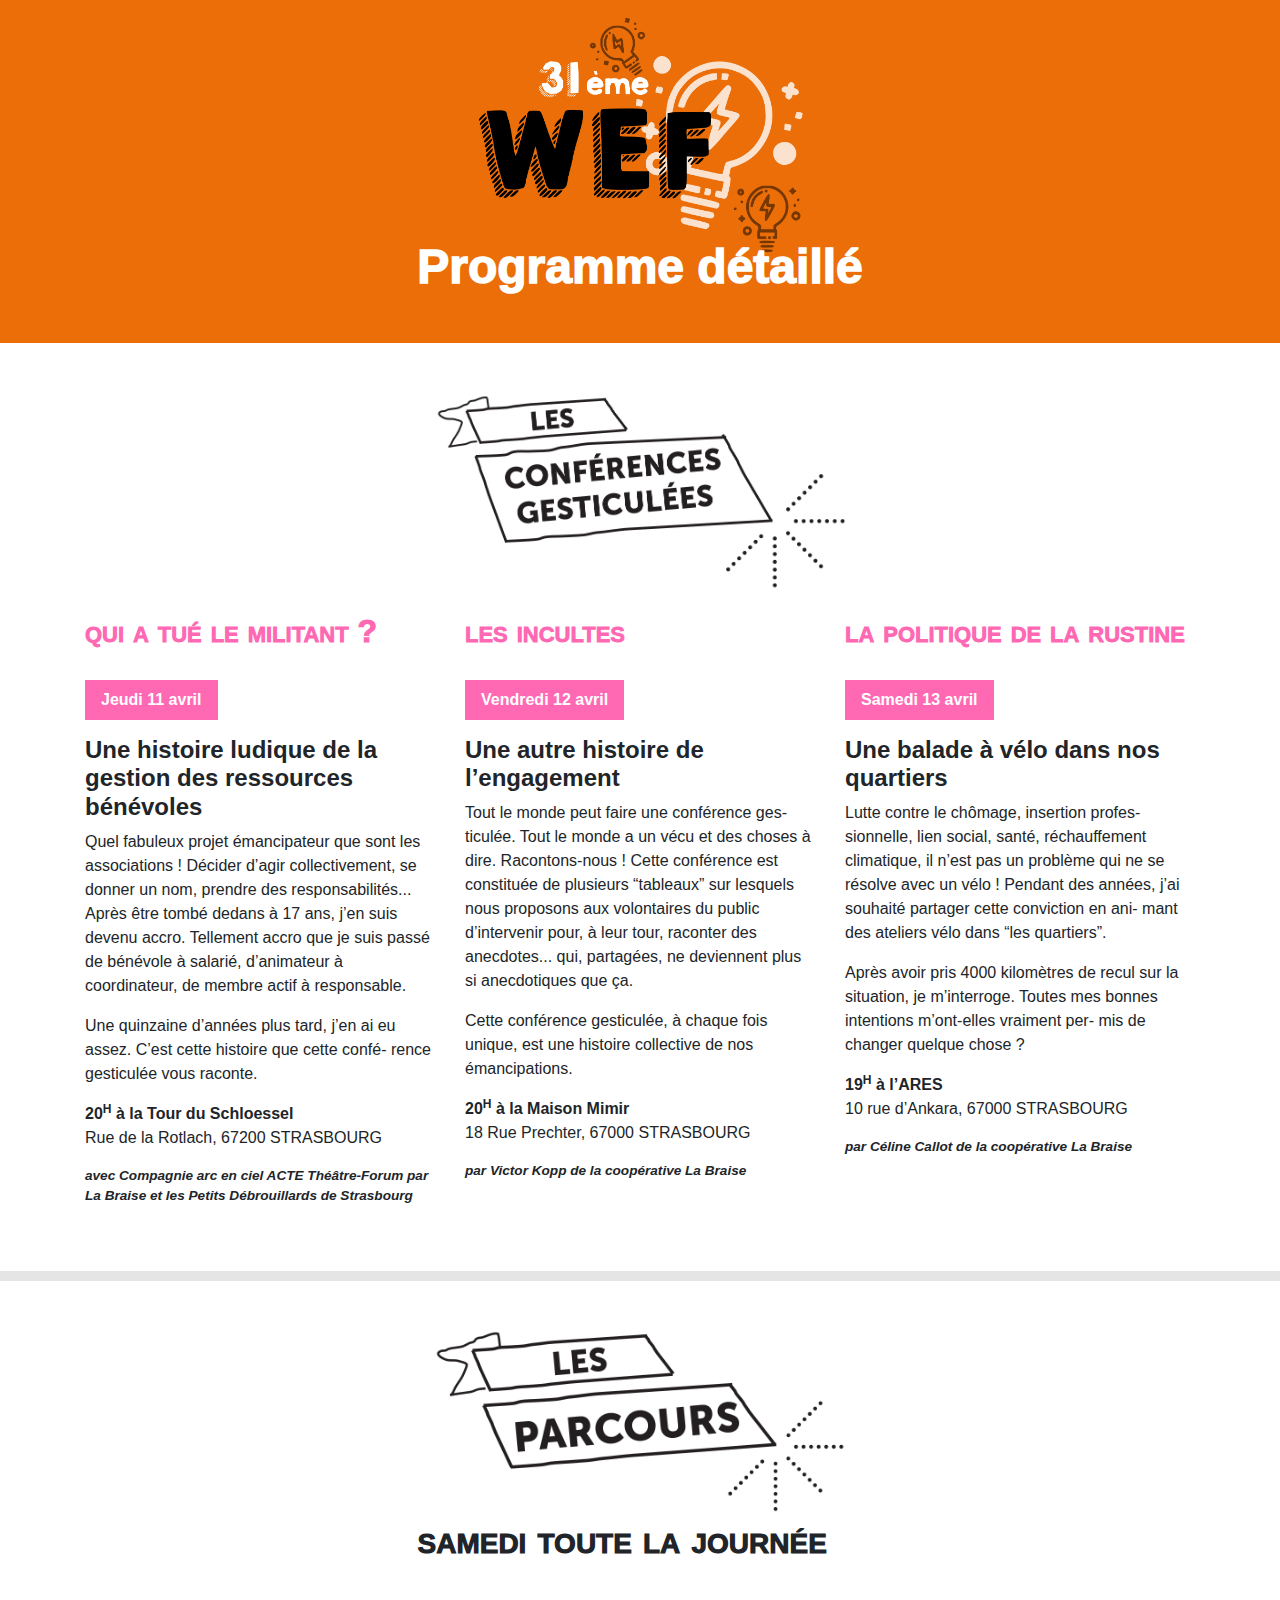
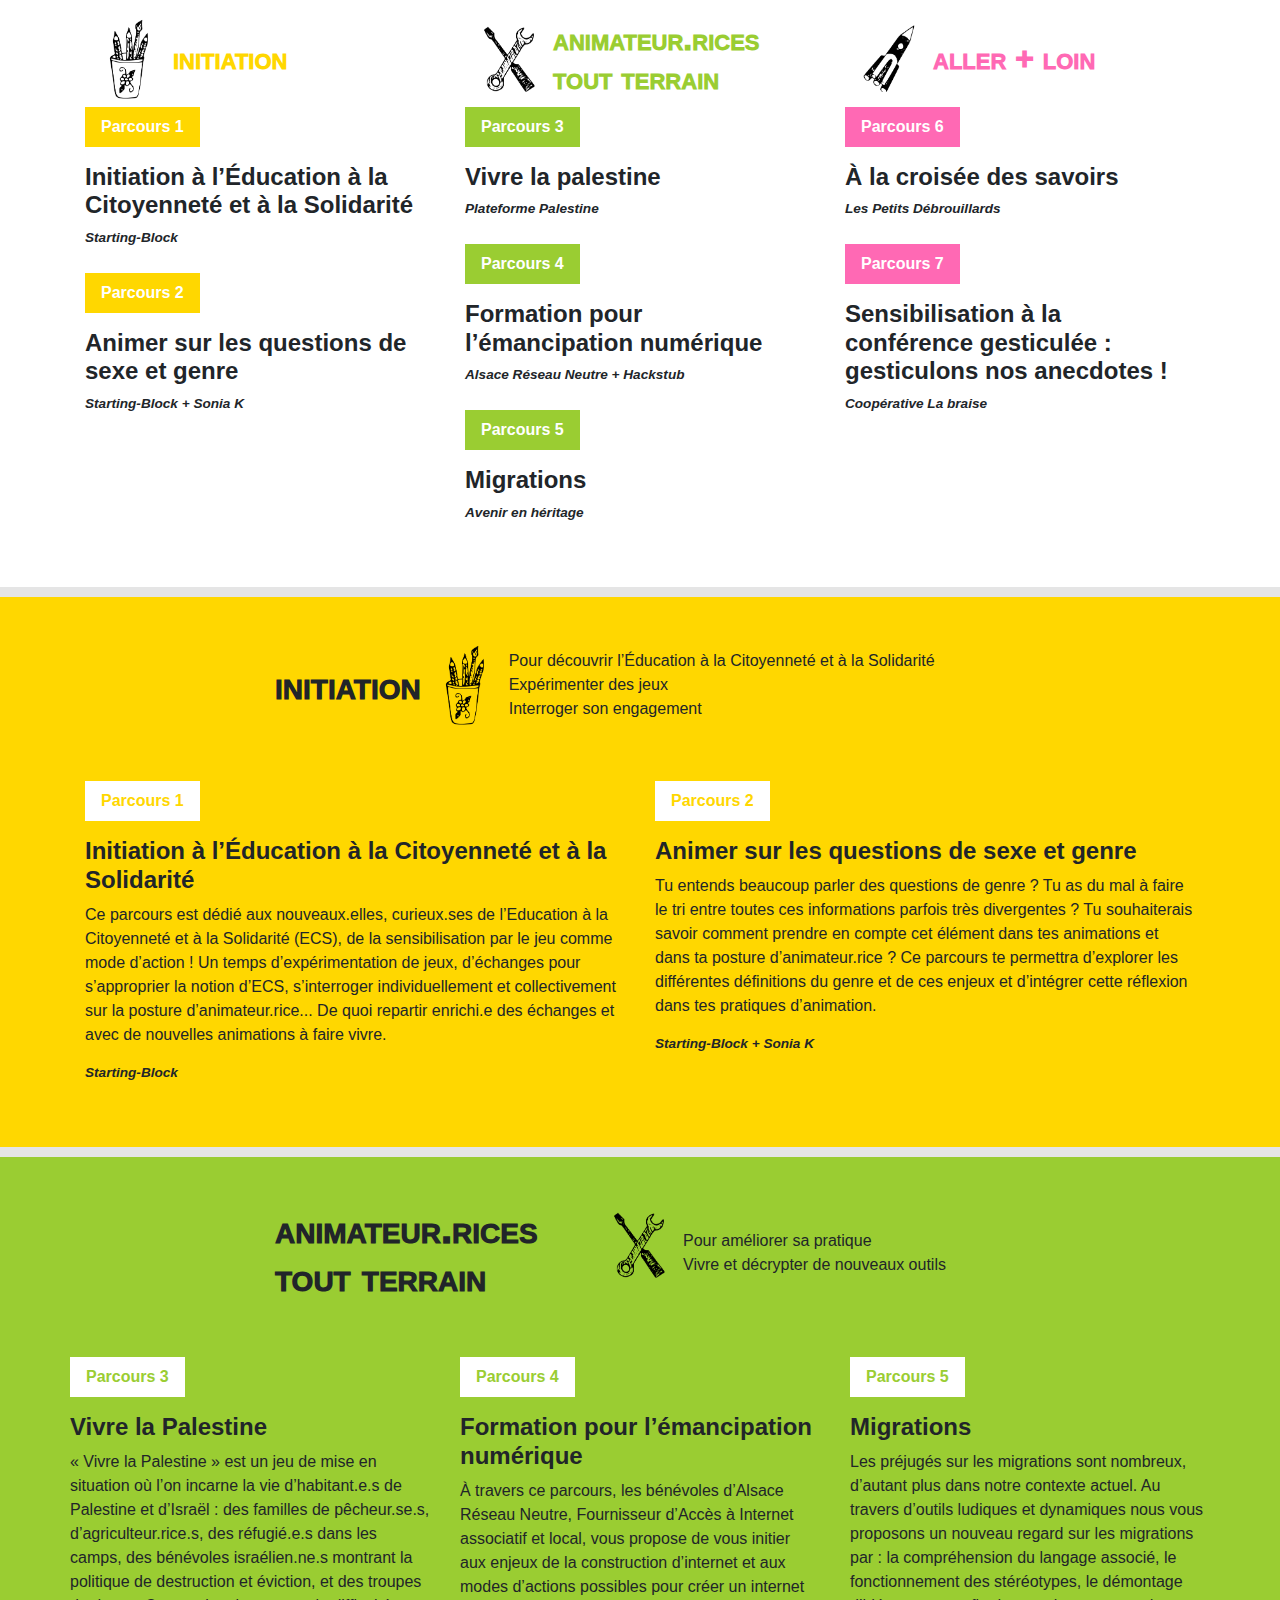
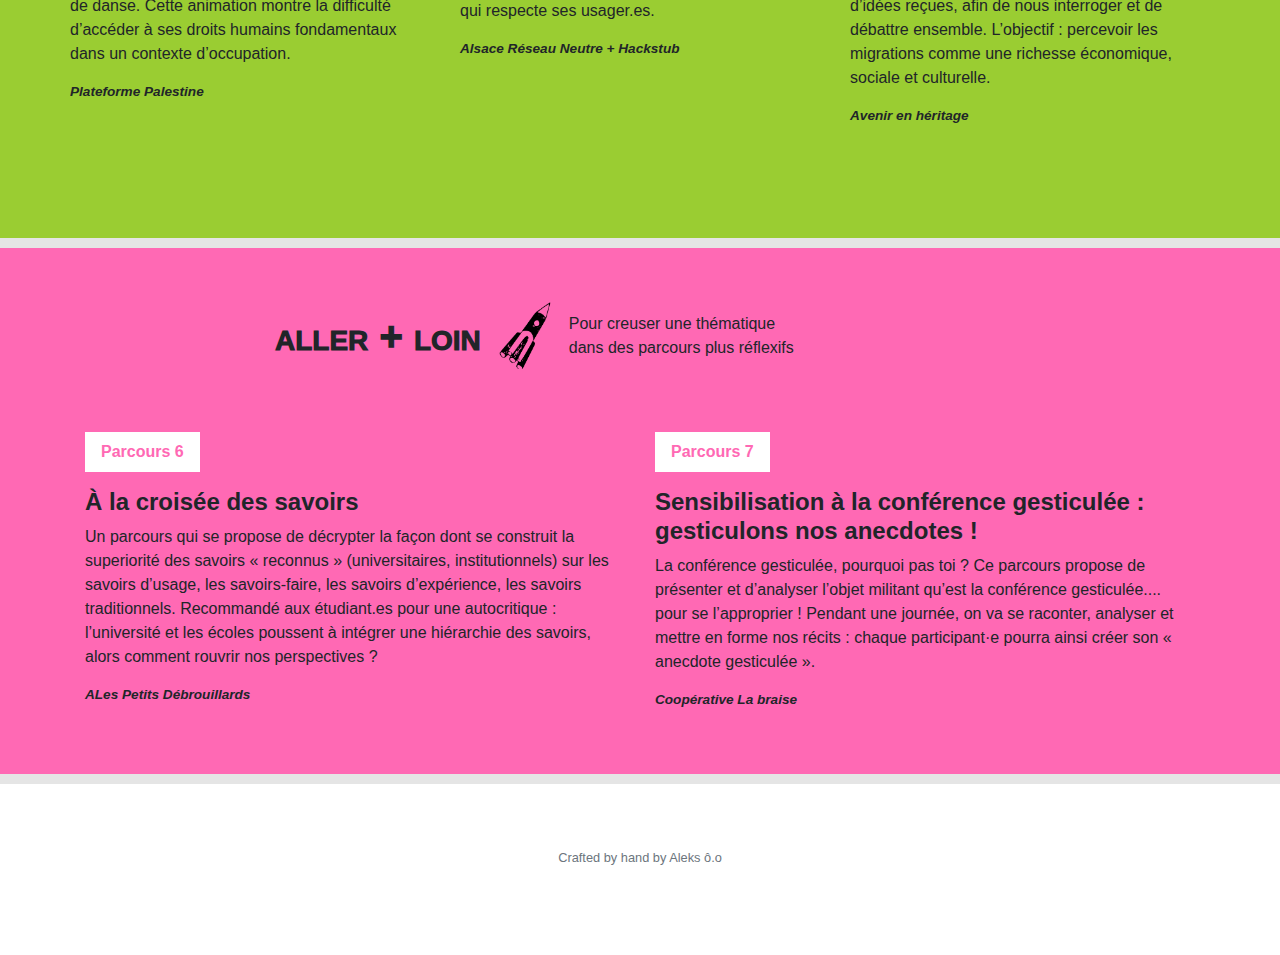
==== programme.html @ 2790b12c "First version of the program" ====
<!DOCTYPE html>
<html lang="en">

<head>

  <meta charset="utf-8">
  <meta name="viewport" content="width=device-width, initial-scale=1, shrink-to-fit=no">
  <meta name="description" content="">
  <meta name="author" content="">

  <title>LE WEF - Week-end d'échange et formations</title>

  <link href="assets/css/bootstrap.min.css" rel="stylesheet">
  <link href="assets/css/simple-line-icons.css" rel="stylesheet">
  <link href="assets/css/lato.css" rel="stylesheet" type="text/css">
  <link href="assets/css/leaflet.css" rel="stylesheet">
  <link href="assets/css/wef.css" rel="stylesheet">

</head>

<body>

  <!-- Masthead -->
  <header class="masthead text-white text-center">
    <div class="overlay"></div>
    <div class="container">
      <div class="row">
        <div class="col-xl-12 mx-auto">
            <img alt="Le 31ème WEF" class="col-xl-4" src="assets/img/logo2.png" />
            <h1 class="mb-0">Programme détaillé</h1>
        </div>
      </div>
    </div>
  </header>

  <section id="confs" class="bg-light pb-5 pt-5">
    <div class="container">
      <div class="row">
        <div class="col-xl-5 offset-xl-6 mx-auto">
            <img alt="Les conférences gesticulées" class="col-xl-12" src="assets/img/confgesticulees.png" />
        </div>
	  </div>

      <div class="row">
        <div class="col-xl-4">
            <div class="event-title-container"><span class="vertalign-helper"></span><h2 class="event-title pink">Qui a tué le militant ?</h2></div>
            <span class="event-box bg-pink white">Jeudi 11 avril</span>
            <h4 class="event-subtitle">Une histoire ludique de la gestion des ressources bénévoles</h4>
            <p class="event-description">
            Quel fabuleux projet émancipateur que
sont les associations ! Décider d’agir
collectivement, se donner un nom, prendre
des responsabilités... Après être tombé
dedans à 17 ans, j’en suis devenu accro.
Tellement accro que je suis passé de bénévole
à salarié, d’animateur à coordinateur, de
membre actif à responsable.
</p><p class="event-description">
Une quinzaine d’années plus tard, j’en ai eu
assez. C’est cette histoire que cette confé-
rence gesticulée vous raconte.
            </p>
            <p class="event-coordinates">20<sup>H</sup> à la Tour du Schloessel</p>
            <p class="event-address">Rue de la Rotlach, 67200 STRASBOURG</p>
            <p class="event-author">avec Compagnie arc en ciel ACTE Théâtre-Forum par
            La Braise et les Petits Débrouillards de Strasbourg</p>
		</div>
        <div class="col-xl-4">
            <div class="event-title-container"><h2 class="event-title pink"> Les incultes</h2></div>
            <span class="event-box bg-pink white">Vendredi 12 avril</span>
            <h4 class="event-subtitle">Une autre histoire de l’engagement</h4>
            <p class="event-description">
            Tout le monde peut faire une conférence ges-
ticulée. Tout le monde a un vécu et des choses
à dire. Racontons-nous ! Cette conférence
est constituée de plusieurs “tableaux” sur
lesquels nous proposons aux volontaires du
public d’intervenir pour, à leur tour, raconter
des anecdotes... qui, partagées, ne deviennent
plus si anecdotiques que ça.
</p><p class="event-description">
Cette conférence gesticulée, à chaque fois
unique, est une histoire collective de nos
émancipations.
            </p>
            <p class="event-coordinates">20<sup>H</sup> à la Maison Mimir</p>
            <p class="event-address">18 Rue Prechter, 67000 STRASBOURG</p>
            <p class="event-author">par Victor Kopp de la coopérative La Braise</p>
		</div>
        <div class="col-xl-4">
            <div class="event-title-container"><h2 class="event-title pink">La politique de la rustine</h2></div>
            <span class="event-box bg-pink white">Samedi 13 avril</span>
            <h4 class="event-subtitle">Une balade à vélo dans nos quartiers</h4>
            <p class="event-description">
Lutte contre le chômage, insertion profes-
sionnelle, lien social, santé, réchauffement
climatique, il n’est pas un problème qui ne se
résolve avec un vélo ! Pendant des années, j’ai
souhaité partager cette conviction en ani-
mant des ateliers vélo dans “les quartiers”.
</p><p class="event-description">
Après avoir pris 4000 kilomètres de recul
sur la situation, je m’interroge. Toutes mes
bonnes intentions m’ont-elles vraiment per-
mis de changer quelque chose ?
            </p>
            <p class="event-coordinates">19<sup>H</sup> à l’ARES</p>
            <p class="event-address">10 rue d’Ankara, 67000 STRASBOURG</p>
            <p class="event-author">par Céline Callot de la coopérative La Braise</p>
		</div>
	  </div>
    </div>
  </section>


  <hr>

  <section id="parcours" class="bg-light pb-5 pt-5">
    <div class="container">
      <div class="row mb-5">
        <div class="col-xl-5 offset-xl-6 mx-auto">
            <img alt="Les parcours" class="col-xl-12" src="assets/img/parcours.png" />
            <h1 class="caps">Samedi toute la journée</h1>
        </div>
	  </div>

      
      <div class="row">
        <div class="col-xl-4">
            <div class="event-title-container"><img class="event-title-img" src="assets/img/parcours1.png"><h2 class="event-title gold">Initiation</h2></div>

            <span class="event-box bg-gold white">Parcours 1</span>
            <h4 class="event-subtitle">Initiation à l’Éducation à la Citoyenneté et à la Solidarité</h4>
            <p class="event-author">Starting-Block</p>

            <span class="event-box bg-gold white">Parcours 2</span>
            <h4 class="event-subtitle">Animer sur les questions de sexe et genre</h4>
            <p class="event-author">Starting-Block + Sonia K</p>
        </div>

        <div class="col-xl-4">
            <div class="event-title-container"><img class="event-title-img" src="assets/img/parcours2.png"><h2 class="event-title green">Animateur.rices tout terrain</h2></div>
            
            <span class="event-box bg-green white">Parcours 3</span>
            <h4 class="event-subtitle">Vivre la palestine</h4>
            <p class="event-author">Plateforme Palestine</p>

            <span class="event-box bg-green white">Parcours 4</span>
            <h4 class="event-subtitle">Formation pour l’émancipation numérique</h4>
            <p class="event-author">Alsace Réseau Neutre + Hackstub</p>

            <span class="event-box bg-green white">Parcours 5</span>
            <h4 class="event-subtitle">Migrations</h4>
            <p class="event-author">Avenir en héritage</p>
        </div>

        <div class="col-xl-4">
            <div class="event-title-container"><img class="event-title-img" src="assets/img/parcours3.png"><h2 class="event-title pink">Aller + loin</h2></div>

            <span class="event-box bg-pink white">Parcours 6</span>
            <h4 class="event-subtitle">À la croisée des savoirs</h4>
            <p class="event-author">Les Petits Débrouillards</p>

            <span class="event-box bg-pink white">Parcours 7</span>
            <h4 class="event-subtitle">Sensibilisation à la conférence gesticulée : gesticulons nos anecdotes !</h4>
            <p class="event-author">Coopérative La braise</p>
        </div>
      </div>

    </div>
  </section>
  
  <hr>
 
  <section id="parcours-1" class="bg-gold pb-5 pt-5">
    <div class="container">
      
      <div class="row mb-5">
        <div class="col-xl-8 mx-auto">
            <div class="event-title-container">
                <h1 class="event-title">Initiation</h1>
                <img class="event-title-img" src="assets/img/parcours1.png">
                <p>
                Pour découvrir l’Éducation à la Citoyenneté et à la Solidarité<br>
                Expérimenter des jeux<br>
                Interroger son engagement
                </p>
            </div>
        </div>
	  </div>

      <div class="row">
        <div class="col-xl-6">
            <span class="event-box bg-white gold">Parcours 1</span>
            <h4 class="event-subtitle">Initiation à l’Éducation à la Citoyenneté et à la Solidarité</h4>
            <p class="event-description">
            Ce parcours est dédié aux nouveaux.elles, curieux.ses
de l’Education à la Citoyenneté et à la Solidarité (ECS),
de la sensibilisation par le jeu comme mode d’action !
Un temps d’expérimentation de jeux, d’échanges
pour s’approprier la notion d’ECS, s’interroger
individuellement et collectivement sur la posture
d’animateur.rice... De quoi repartir enrichi.e des
échanges et avec de nouvelles animations à faire vivre.
            </p>
            <p class="event-author">Starting-Block</p>
		</div>

        <div class="col-xl-6">
            <span class="event-box bg-white gold">Parcours 2</span>
            <h4 class="event-subtitle">Animer sur les questions de sexe et genre</h4>
            <p class="event-description">
            Tu entends beaucoup parler des questions de
genre ? Tu as du mal à faire le tri entre toutes ces
informations parfois très divergentes ?
Tu souhaiterais savoir comment prendre en
compte cet élément dans tes animations et dans ta
posture d’animateur.rice ? Ce parcours te permettra
d’explorer les différentes définitions du genre et
de ces enjeux et d’intégrer cette réflexion dans tes
pratiques d’animation.
            </p>
            <p class="event-author">Starting-Block + Sonia K</p>
		</div>
	  </div>

   
    </div>
  </section>
   
  <hr>
 
  <section id="parcours-2" class="bg-green pb-5 pt-5">
    <div class="container">
      
      <div class="row mb-5">
        <div class="col-xl-8 mx-auto mb-5">
            <div class="event-title-container">
            <div class="event-title-container">
                <h1 class="event-title" style="width: 8em">Animateur.rices tout terrain</h1>
                <img class="event-title-img" src="assets/img/parcours2.png">
                <p>
                Pour améliorer sa pratique<br>
                Vivre et décrypter de nouveaux outils
                </p>
            </div>
        </div>
	  </div>

      <div class="row">
        <div class="col-xl-4">
            <span class="event-box bg-white green">Parcours 3</span>
            <h4 class="event-subtitle">Vivre la Palestine</h4>
            <p class="event-description">
            « Vivre la Palestine » est un jeu de
mise en situation où l’on incarne
la vie d’habitant.e.s de Palestine et
d’Israël : des familles de pêcheur.se.s,
d’agriculteur.rice.s, des réfugié.e.s dans
les camps, des bénévoles israélien.ne.s
montrant la politique de destruction et
éviction, et des troupes de danse. Cette
animation montre la difficulté d’accéder
à ses droits humains fondamentaux dans
un contexte d’occupation.
            </p>
            <p class="event-author">Plateforme Palestine</p>
		</div>
        
        <div class="col-xl-4">
            <span class="event-box bg-white green">Parcours 4</span>
            <h4 class="event-subtitle">Formation pour l’émancipation numérique</h4> 
            <p class="event-description">
            À travers ce parcours, les bénévoles
d’Alsace Réseau Neutre, Fournisseur
d’Accès à Internet associatif et local,
vous propose de vous initier aux enjeux
de la construction d’internet et aux
modes d’actions possibles pour créer un
internet qui respecte ses usager.es.
            </p>
            <p class="event-author">Alsace Réseau Neutre + Hackstub</p>
		</div>

        <div class="col-xl-4">
            <span class="event-box bg-white green">Parcours 5</span>
            <h4 class="event-subtitle">Migrations</h4> 
            <p class="event-description">
Les préjugés sur les migrations sont
nombreux, d’autant plus dans notre
contexte actuel. Au travers d’outils
ludiques et dynamiques nous vous
proposons un nouveau regard sur les
migrations par : la compréhension du
langage associé, le fonctionnement
des stéréotypes, le démontage d’idées
reçues, afin de nous interroger et de
débattre ensemble. L’objectif : percevoir
les migrations comme une richesse
économique, sociale et culturelle.
            </p>
            <p class="event-author">Avenir en héritage</p>
		</div>
     </div> 

   
    </div>
  </section>
 
  <hr>
 
  <section id="parcours-3" class="bg-pink pb-5 pt-5">
    <div class="container">
      
      <div class="row mb-5">
        <div class="col-xl-8 mx-auto">
            <div class="event-title-container">
                <h1 class="event-title">Aller + loin</h1>
                <img class="event-title-img" src="assets/img/parcours3.png">
                <p>
                Pour creuser une thématique<br>
                dans des parcours plus réflexifs
                </p>
            </div>
        </div>
	  </div>

      <div class="row">
        <div class="col-xl-6">
            <span class="event-box bg-white pink">Parcours 6</span>
            <h4 class="event-subtitle">À la croisée des savoirs</h4>
            <p class="event-description">
Un parcours qui se propose de décrypter la
façon dont se construit la superiorité des savoirs
« reconnus » (universitaires, institutionnels)
sur les savoirs d’usage, les savoirs-faire, les
savoirs d’expérience, les savoirs traditionnels.
Recommandé aux étudiant.es pour une
autocritique : l’université et les écoles poussent à
intégrer une hiérarchie des savoirs, alors comment
rouvrir nos perspectives ?
            </p>
            <p class="event-author">ALes Petits Débrouillards</p>
		</div>

        <div class="col-xl-6">
            <span class="event-box bg-white pink">Parcours 7</span>
            <h4 class="event-subtitle">Sensibilisation à la conférence gesticulée : gesticulons nos anecdotes !</h4>
            <p class="event-description">
            La conférence gesticulée, pourquoi pas toi ?
Ce parcours propose de présenter et d’analyser
l’objet militant qu’est la conférence gesticulée....
pour se l’approprier ! Pendant une journée, on
va se raconter, analyser et mettre en forme nos
récits : chaque participant·e pourra ainsi créer son
« anecdote gesticulée ».
            </p>
            <p class="event-author">Coopérative La braise</p>
		</div>
      </div>

    </div>
  </section>


  <hr>


  <!-- Footer -->
  <footer class="footer bg-light">
    <div class="container">
      <div class="row">
        <div class="col-lg-12 h-100 text-center my-auto">
          <p class="text-muted small mb-4 mb-lg-0">Crafted by hand by Aleks ô.o</p>
        </div>
        <div class="col-lg-6 h-100 text-center text-lg-right my-auto">
          <ul class="list-inline mb-0">
            <li class="list-inline-item mr-3">
              <a href="#">
                <i class="fab fa-facebook fa-2x fa-fw"></i>
              </a>
            </li>
            <li class="list-inline-item mr-3">
              <a href="#">
                <i class="fab fa-twitter-square fa-2x fa-fw"></i>
              </a>
            </li>
            <li class="list-inline-item">
              <a href="#">
                <i class="fab fa-instagram fa-2x fa-fw"></i>
              </a>
            </li>
          </ul>
        </div>
      </div>
    </div>
  </footer>

  <!-- Bootstrap core JavaScript -->
  <script src="assets/js/jquery.min.js"></script>
  <script src="assets/js/bootstrap.bundle.min.js"></script>
  <script src="assets/js/leaflet.js"></script>
  <script>
	var mymap = L.map('map').setView([48.5785, 7.7641], 14);

	L.tileLayer('https://api.tiles.mapbox.com/v4/{id}/{z}/{x}/{y}.png?access_token=pk.eyJ1IjoibWFwYm94IiwiYSI6ImNpejY4NXVycTA2emYycXBndHRqcmZ3N3gifQ.rJcFIG214AriISLbB6B5aw', {
		maxZoom: 18,
		attribution: 'Map data &copy; <a href="https://www.openstreetmap.org/">OpenStreetMap</a> contributors, ' +
			'<a href="https://creativecommons.org/licenses/by-sa/2.0/">CC-BY-SA</a>, ' +
			'Imagery © <a href="https://www.mapbox.com/">Mapbox</a>',
		id: 'mapbox.streets'
	}).addTo(mymap);

	L.marker([48.58290, 7.75941]).addTo(mymap).bindPopup("<b>La Maison Mimir</b>",  {closeOnClick: false, autoClose: false} ).openPopup();
	L.marker([48.57400, 7.76387]).addTo(mymap).bindPopup("<b>Le Shadok</b>",  {closeOnClick: false, autoClose: false} ).openPopup();
	L.marker([48.57532, 7.77108]).addTo(mymap).bindPopup("<b>L'ARES</b>",  {closeOnClick: false, autoClose: false} ).openPopup();

	var popup = L.popup();

</script>

</body>

</html>
---- assets/css/simple-line-icons.css ----
@font-face {
  font-family: 'simple-line-icons';
  src: url('../fonts/Simple-Line-Icons.eot?v=2.4.0');
  src: url('../fonts/Simple-Line-Icons.eot?v=2.4.0#iefix') format('embedded-opentype'), url('../fonts/Simple-Line-Icons.woff2?v=2.4.0') format('woff2'), url('../fonts/Simple-Line-Icons.ttf?v=2.4.0') format('truetype'), url('../fonts/Simple-Line-Icons.woff?v=2.4.0') format('woff'), url('../fonts/Simple-Line-Icons.svg?v=2.4.0#simple-line-icons') format('svg');
  font-weight: normal;
  font-style: normal;
}
/*
 Use the following CSS code if you want to have a class per icon.
 Instead of a list of all class selectors, you can use the generic [class*="icon-"] selector, but it's slower:
*/
.icon-user,
.icon-people,
.icon-user-female,
.icon-user-follow,
.icon-user-following,
.icon-user-unfollow,
.icon-login,
.icon-logout,
.icon-emotsmile,
.icon-phone,
.icon-call-end,
.icon-call-in,
.icon-call-out,
.icon-map,
.icon-location-pin,
.icon-direction,
.icon-directions,
.icon-compass,
.icon-layers,
.icon-menu,
.icon-list,
.icon-options-vertical,
.icon-options,
.icon-arrow-down,
.icon-arrow-left,
.icon-arrow-right,
.icon-arrow-up,
.icon-arrow-up-circle,
.icon-arrow-left-circle,
.icon-arrow-right-circle,
.icon-arrow-down-circle,
.icon-check,
.icon-clock,
.icon-plus,
.icon-minus,
.icon-close,
.icon-event,
.icon-exclamation,
.icon-organization,
.icon-trophy,
.icon-screen-smartphone,
.icon-screen-desktop,
.icon-plane,
.icon-notebook,
.icon-mustache,
.icon-mouse,
.icon-magnet,
.icon-energy,
.icon-disc,
.icon-cursor,
.icon-cursor-move,
.icon-crop,
.icon-chemistry,
.icon-speedometer,
.icon-shield,
.icon-screen-tablet,
.icon-magic-wand,
.icon-hourglass,
.icon-graduation,
.icon-ghost,
.icon-game-controller,
.icon-fire,
.icon-eyeglass,
.icon-envelope-open,
.icon-envelope-letter,
.icon-bell,
.icon-badge,
.icon-anchor,
.icon-wallet,
.icon-vector,
.icon-speech,
.icon-puzzle,
.icon-printer,
.icon-present,
.icon-playlist,
.icon-pin,
.icon-picture,
.icon-handbag,
.icon-globe-alt,
.icon-globe,
.icon-folder-alt,
.icon-folder,
.icon-film,
.icon-feed,
.icon-drop,
.icon-drawer,
.icon-docs,
.icon-doc,
.icon-diamond,
.icon-cup,
.icon-calculator,
.icon-bubbles,
.icon-briefcase,
.icon-book-open,
.icon-basket-loaded,
.icon-basket,
.icon-bag,
.icon-action-undo,
.icon-action-redo,
.icon-wrench,
.icon-umbrella,
.icon-trash,
.icon-tag,
.icon-support,
.icon-frame,
.icon-size-fullscreen,
.icon-size-actual,
.icon-shuffle,
.icon-share-alt,
.icon-share,
.icon-rocket,
.icon-question,
.icon-pie-chart,
.icon-pencil,
.icon-note,
.icon-loop,
.icon-home,
.icon-grid,
.icon-graph,
.icon-microphone,
.icon-music-tone-alt,
.icon-music-tone,
.icon-earphones-alt,
.icon-earphones,
.icon-equalizer,
.icon-like,
.icon-dislike,
.icon-control-start,
.icon-control-rewind,
.icon-control-play,
.icon-control-pause,
.icon-control-forward,
.icon-control-end,
.icon-volume-1,
.icon-volume-2,
.icon-volume-off,
.icon-calendar,
.icon-bulb,
.icon-chart,
.icon-ban,
.icon-bubble,
.icon-camrecorder,
.icon-camera,
.icon-cloud-download,
.icon-cloud-upload,
.icon-envelope,
.icon-eye,
.icon-flag,
.icon-heart,
.icon-info,
.icon-key,
.icon-link,
.icon-lock,
.icon-lock-open,
.icon-magnifier,
.icon-magnifier-add,
.icon-magnifier-remove,
.icon-paper-clip,
.icon-paper-plane,
.icon-power,
.icon-refresh,
.icon-reload,
.icon-settings,
.icon-star,
.icon-symbol-female,
.icon-symbol-male,
.icon-target,
.icon-credit-card,
.icon-paypal,
.icon-social-tumblr,
.icon-social-twitter,
.icon-social-facebook,
.icon-social-instagram,
.icon-social-linkedin,
.icon-social-pinterest,
.icon-social-github,
.icon-social-google,
.icon-social-reddit,
.icon-social-skype,
.icon-social-dribbble,
.icon-social-behance,
.icon-social-foursqare,
.icon-social-soundcloud,
.icon-social-spotify,
.icon-social-stumbleupon,
.icon-social-youtube,
.icon-social-dropbox,
.icon-social-vkontakte,
.icon-social-steam {
  font-family: 'simple-line-icons';
  speak: none;
  font-style: normal;
  font-weight: normal;
  font-variant: normal;
  text-transform: none;
  line-height: 1;
  /* Better Font Rendering =========== */
  -webkit-font-smoothing: antialiased;
  -moz-osx-font-smoothing: grayscale;
}
.icon-user:before {
  content: "\e005";
}
.icon-people:before {
  content: "\e001";
}
.icon-user-female:before {
  content: "\e000";
}
.icon-user-follow:before {
  content: "\e002";
}
.icon-user-following:before {
  content: "\e003";
}
.icon-user-unfollow:before {
  content: "\e004";
}
.icon-login:before {
  content: "\e066";
}
.icon-logout:before {
  content: "\e065";
}
.icon-emotsmile:before {
  content: "\e021";
}
.icon-phone:before {
  content: "\e600";
}
.icon-call-end:before {
  content: "\e048";
}
.icon-call-in:before {
  content: "\e047";
}
.icon-call-out:before {
  content: "\e046";
}
.icon-map:before {
  content: "\e033";
}
.icon-location-pin:before {
  content: "\e096";
}
.icon-direction:before {
  content: "\e042";
}
.icon-directions:before {
  content: "\e041";
}
.icon-compass:before {
  content: "\e045";
}
.icon-layers:before {
  content: "\e034";
}
.icon-menu:before {
  content: "\e601";
}
.icon-list:before {
  content: "\e067";
}
.icon-options-vertical:before {
  content: "\e602";
}
.icon-options:before {
  content: "\e603";
}
.icon-arrow-down:before {
  content: "\e604";
}
.icon-arrow-left:before {
  content: "\e605";
}
.icon-arrow-right:before {
  content: "\e606";
}
.icon-arrow-up:before {
  content: "\e607";
}
.icon-arrow-up-circle:before {
  content: "\e078";
}
.icon-arrow-left-circle:before {
  content: "\e07a";
}
.icon-arrow-right-circle:before {
  content: "\e079";
}
.icon-arrow-down-circle:before {
  content: "\e07b";
}
.icon-check:before {
  content: "\e080";
}
.icon-clock:before {
  content: "\e081";
}
.icon-plus:before {
  content: "\e095";
}
.icon-minus:before {
  content: "\e615";
}
.icon-close:before {
  content: "\e082";
}
.icon-event:before {
  content: "\e619";
}
.icon-exclamation:before {
  content: "\e617";
}
.icon-organization:before {
  content: "\e616";
}
.icon-trophy:before {
  content: "\e006";
}
.icon-screen-smartphone:before {
  content: "\e010";
}
.icon-screen-desktop:before {
  content: "\e011";
}
.icon-plane:before {
  content: "\e012";
}
.icon-notebook:before {
  content: "\e013";
}
.icon-mustache:before {
  content: "\e014";
}
.icon-mouse:before {
  content: "\e015";
}
.icon-magnet:before {
  content: "\e016";
}
.icon-energy:before {
  content: "\e020";
}
.icon-disc:before {
  content: "\e022";
}
.icon-cursor:before {
  content: "\e06e";
}
.icon-cursor-move:before {
  content: "\e023";
}
.icon-crop:before {
  content: "\e024";
}
.icon-chemistry:before {
  content: "\e026";
}
.icon-speedometer:before {
  content: "\e007";
}
.icon-shield:before {
  content: "\e00e";
}
.icon-screen-tablet:before {
  content: "\e00f";
}
.icon-magic-wand:before {
  content: "\e017";
}
.icon-hourglass:before {
  content: "\e018";
}
.icon-graduation:before {
  content: "\e019";
}
.icon-ghost:before {
  content: "\e01a";
}
.icon-game-controller:before {
  content: "\e01b";
}
.icon-fire:before {
  content: "\e01c";
}
.icon-eyeglass:before {
  content: "\e01d";
}
.icon-envelope-open:before {
  content: "\e01e";
}
.icon-envelope-letter:before {
  content: "\e01f";
}
.icon-bell:before {
  content: "\e027";
}
.icon-badge:before {
  content: "\e028";
}
.icon-anchor:before {
  content: "\e029";
}
.icon-wallet:before {
  content: "\e02a";
}
.icon-vector:before {
  content: "\e02b";
}
.icon-speech:before {
  content: "\e02c";
}
.icon-puzzle:before {
  content: "\e02d";
}
.icon-printer:before {
  content: "\e02e";
}
.icon-present:before {
  content: "\e02f";
}
.icon-playlist:before {
  content: "\e030";
}
.icon-pin:before {
  content: "\e031";
}
.icon-picture:before {
  content: "\e032";
}
.icon-handbag:before {
  content: "\e035";
}
.icon-globe-alt:before {
  content: "\e036";
}
.icon-globe:before {
  content: "\e037";
}
.icon-folder-alt:before {
  content: "\e039";
}
.icon-folder:before {
  content: "\e089";
}
.icon-film:before {
  content: "\e03a";
}
.icon-feed:before {
  content: "\e03b";
}
.icon-drop:before {
  content: "\e03e";
}
.icon-drawer:before {
  content: "\e03f";
}
.icon-docs:before {
  content: "\e040";
}
.icon-doc:before {
  content: "\e085";
}
.icon-diamond:before {
  content: "\e043";
}
.icon-cup:before {
  content: "\e044";
}
.icon-calculator:before {
  content: "\e049";
}
.icon-bubbles:before {
  content: "\e04a";
}
.icon-briefcase:before {
  content: "\e04b";
}
.icon-book-open:before {
  content: "\e04c";
}
.icon-basket-loaded:before {
  content: "\e04d";
}
.icon-basket:before {
  content: "\e04e";
}
.icon-bag:before {
  content: "\e04f";
}
.icon-action-undo:before {
  content: "\e050";
}
.icon-action-redo:before {
  content: "\e051";
}
.icon-wrench:before {
  content: "\e052";
}
.icon-umbrella:before {
  content: "\e053";
}
.icon-trash:before {
  content: "\e054";
}
.icon-tag:before {
  content: "\e055";
}
.icon-support:before {
  content: "\e056";
}
.icon-frame:before {
  content: "\e038";
}
.icon-size-fullscreen:before {
  content: "\e057";
}
.icon-size-actual:before {
  content: "\e058";
}
.icon-shuffle:before {
  content: "\e059";
}
.icon-share-alt:before {
  content: "\e05a";
}
.icon-share:before {
  content: "\e05b";
}
.icon-rocket:before {
  content: "\e05c";
}
.icon-question:before {
  content: "\e05d";
}
.icon-pie-chart:before {
  content: "\e05e";
}
.icon-pencil:before {
  content: "\e05f";
}
.icon-note:before {
  content: "\e060";
}
.icon-loop:before {
  content: "\e064";
}
.icon-home:before {
  content: "\e069";
}
.icon-grid:before {
  content: "\e06a";
}
.icon-graph:before {
  content: "\e06b";
}
.icon-microphone:before {
  content: "\e063";
}
.icon-music-tone-alt:before {
  content: "\e061";
}
.icon-music-tone:before {
  content: "\e062";
}
.icon-earphones-alt:before {
  content: "\e03c";
}
.icon-earphones:before {
  content: "\e03d";
}
.icon-equalizer:before {
  content: "\e06c";
}
.icon-like:before {
  content: "\e068";
}
.icon-dislike:before {
  content: "\e06d";
}
.icon-control-start:before {
  content: "\e06f";
}
.icon-control-rewind:before {
  content: "\e070";
}
.icon-control-play:before {
  content: "\e071";
}
.icon-control-pause:before {
  content: "\e072";
}
.icon-control-forward:before {
  content: "\e073";
}
.icon-control-end:before {
  content: "\e074";
}
.icon-volume-1:before {
  content: "\e09f";
}
.icon-volume-2:before {
  content: "\e0a0";
}
.icon-volume-off:before {
  content: "\e0a1";
}
.icon-calendar:before {
  content: "\e075";
}
.icon-bulb:before {
  content: "\e076";
}
.icon-chart:before {
  content: "\e077";
}
.icon-ban:before {
  content: "\e07c";
}
.icon-bubble:before {
  content: "\e07d";
}
.icon-camrecorder:before {
  content: "\e07e";
}
.icon-camera:before {
  content: "\e07f";
}
.icon-cloud-download:before {
  content: "\e083";
}
.icon-cloud-upload:before {
  content: "\e084";
}
.icon-envelope:before {
  content: "\e086";
}
.icon-eye:before {
  content: "\e087";
}
.icon-flag:before {
  content: "\e088";
}
.icon-heart:before {
  content: "\e08a";
}
.icon-info:before {
  content: "\e08b";
}
.icon-key:before {
  content: "\e08c";
}
.icon-link:before {
  content: "\e08d";
}
.icon-lock:before {
  content: "\e08e";
}
.icon-lock-open:before {
  content: "\e08f";
}
.icon-magnifier:before {
  content: "\e090";
}
.icon-magnifier-add:before {
  content: "\e091";
}
.icon-magnifier-remove:before {
  content: "\e092";
}
.icon-paper-clip:before {
  content: "\e093";
}
.icon-paper-plane:before {
  content: "\e094";
}
.icon-power:before {
  content: "\e097";
}
.icon-refresh:before {
  content: "\e098";
}
.icon-reload:before {
  content: "\e099";
}
.icon-settings:before {
  content: "\e09a";
}
.icon-star:before {
  content: "\e09b";
}
.icon-symbol-female:before {
  content: "\e09c";
}
.icon-symbol-male:before {
  content: "\e09d";
}
.icon-target:before {
  content: "\e09e";
}
.icon-credit-card:before {
  content: "\e025";
}
.icon-paypal:before {
  content: "\e608";
}
.icon-social-tumblr:before {
  content: "\e00a";
}
.icon-social-twitter:before {
  content: "\e009";
}
.icon-social-facebook:before {
  content: "\e00b";
}
.icon-social-instagram:before {
  content: "\e609";
}
.icon-social-linkedin:before {
  content: "\e60a";
}
.icon-social-pinterest:before {
  content: "\e60b";
}
.icon-social-github:before {
  content: "\e60c";
}
.icon-social-google:before {
  content: "\e60d";
}
.icon-social-reddit:before {
  content: "\e60e";
}
.icon-social-skype:before {
  content: "\e60f";
}
.icon-social-dribbble:before {
  content: "\e00d";
}
.icon-social-behance:before {
  content: "\e610";
}
.icon-social-foursqare:before {
  content: "\e611";
}
.icon-social-soundcloud:before {
  content: "\e612";
}
.icon-social-spotify:before {
  content: "\e613";
}
.icon-social-stumbleupon:before {
  content: "\e614";
}
.icon-social-youtube:before {
  content: "\e008";
}
.icon-social-dropbox:before {
  content: "\e00c";
}
.icon-social-vkontakte:before {
  content: "\e618";
}
.icon-social-steam:before {
  content: "\e620";
}
---- assets/css/lato.css ----
/* Webfont: Lato-Black */@font-face {
    font-family: 'LatoWebBlack';
    src: url('../fonts/Lato-Black.eot'); /* IE9 Compat Modes */
    src: url('../fonts/Lato-Black.eot?#iefix') format('embedded-opentype'), /* IE6-IE8 */
         url('../fonts/Lato-Black.woff2') format('woff2'), /* Modern Browsers */
         url('../fonts/Lato-Black.woff') format('woff'), /* Modern Browsers */
         url('../fonts/Lato-Black.ttf') format('truetype');
    font-style: normal;
    font-weight: normal;
    text-rendering: optimizeLegibility;
}

/* Webfont: Lato-BlackItalic */@font-face {
    font-family: 'LatoWebBlack';
    src: url('../fonts/Lato-BlackItalic.eot'); /* IE9 Compat Modes */
    src: url('../fonts/Lato-BlackItalic.eot?#iefix') format('embedded-opentype'), /* IE6-IE8 */
         url('../fonts/Lato-BlackItalic.woff2') format('woff2'), /* Modern Browsers */
         url('../fonts/Lato-BlackItalic.woff') format('woff'), /* Modern Browsers */
         url('../fonts/Lato-BlackItalic.ttf') format('truetype');
    font-style: italic;
    font-weight: normal;
    text-rendering: optimizeLegibility;
}

/* Webfont: Lato-Bold */@font-face {
    font-family: 'LatoWebBold';
    src: url('../fonts/Lato-Bold.eot'); /* IE9 Compat Modes */
    src: url('../fonts/Lato-Bold.eot?#iefix') format('embedded-opentype'), /* IE6-IE8 */
         url('../fonts/Lato-Bold.woff2') format('woff2'), /* Modern Browsers */
         url('../fonts/Lato-Bold.woff') format('woff'), /* Modern Browsers */
         url('../fonts/Lato-Bold.ttf') format('truetype');
    font-style: normal;
    font-weight: normal;
    text-rendering: optimizeLegibility;
}

/* Webfont: Lato-BoldItalic */@font-face {
    font-family: 'LatoWebBold';
    src: url('../fonts/Lato-BoldItalic.eot'); /* IE9 Compat Modes */
    src: url('../fonts/Lato-BoldItalic.eot?#iefix') format('embedded-opentype'), /* IE6-IE8 */
         url('../fonts/Lato-BoldItalic.woff2') format('woff2'), /* Modern Browsers */
         url('../fonts/Lato-BoldItalic.woff') format('woff'), /* Modern Browsers */
         url('../fonts/Lato-BoldItalic.ttf') format('truetype');
    font-style: italic;
    font-weight: normal;
    text-rendering: optimizeLegibility;
}

/* Webfont: Lato-Hairline */@font-face {
    font-family: 'LatoWebHairline';
    src: url('../fonts/Lato-Hairline.eot'); /* IE9 Compat Modes */
    src: url('../fonts/Lato-Hairline.eot?#iefix') format('embedded-opentype'), /* IE6-IE8 */
         url('../fonts/Lato-Hairline.woff2') format('woff2'), /* Modern Browsers */
         url('../fonts/Lato-Hairline.woff') format('woff'), /* Modern Browsers */
         url('../fonts/Lato-Hairline.ttf') format('truetype');
    font-style: normal;
    font-weight: normal;
    text-rendering: optimizeLegibility;
}

/* Webfont: Lato-HairlineItalic */@font-face {
    font-family: 'LatoWebHairline';
    src: url('../fonts/Lato-HairlineItalic.eot'); /* IE9 Compat Modes */
    src: url('../fonts/Lato-HairlineItalic.eot?#iefix') format('embedded-opentype'), /* IE6-IE8 */
         url('../fonts/Lato-HairlineItalic.woff2') format('woff2'), /* Modern Browsers */
         url('../fonts/Lato-HairlineItalic.woff') format('woff'), /* Modern Browsers */
         url('../fonts/Lato-HairlineItalic.ttf') format('truetype');
    font-style: italic;
    font-weight: normal;
    text-rendering: optimizeLegibility;
}

/* Webfont: Lato-Heavy */@font-face {
    font-family: 'LatoWebHeavy';
    src: url('../fonts/Lato-Heavy.eot'); /* IE9 Compat Modes */
    src: url('../fonts/Lato-Heavy.eot?#iefix') format('embedded-opentype'), /* IE6-IE8 */
         url('../fonts/Lato-Heavy.woff2') format('woff2'), /* Modern Browsers */
         url('../fonts/Lato-Heavy.woff') format('woff'), /* Modern Browsers */
         url('../fonts/Lato-Heavy.ttf') format('truetype');
    font-style: normal;
    font-weight: normal;
    text-rendering: optimizeLegibility;
}

/* Webfont: Lato-HeavyItalic */@font-face {
    font-family: 'LatoWebHeavy';
    src: url('../fonts/Lato-HeavyItalic.eot'); /* IE9 Compat Modes */
    src: url('../fonts/Lato-HeavyItalic.eot?#iefix') format('embedded-opentype'), /* IE6-IE8 */
         url('../fonts/Lato-HeavyItalic.woff2') format('woff2'), /* Modern Browsers */
         url('../fonts/Lato-HeavyItalic.woff') format('woff'), /* Modern Browsers */
         url('../fonts/Lato-HeavyItalic.ttf') format('truetype');
    font-style: italic;
    font-weight: normal;
    text-rendering: optimizeLegibility;
}

/* Webfont: Lato-Italic */@font-face {
    font-family: 'LatoWeb';
    src: url('../fonts/Lato-Italic.eot'); /* IE9 Compat Modes */
    src: url('../fonts/Lato-Italic.eot?#iefix') format('embedded-opentype'), /* IE6-IE8 */
         url('../fonts/Lato-Italic.woff2') format('woff2'), /* Modern Browsers */
         url('../fonts/Lato-Italic.woff') format('woff'), /* Modern Browsers */
         url('../fonts/Lato-Italic.ttf') format('truetype');
    font-style: italic;
    font-weight: normal;
    text-rendering: optimizeLegibility;
}

/* Webfont: Lato-Light */@font-face {
    font-family: 'LatoWebLight';
    src: url('../fonts/Lato-Light.eot'); /* IE9 Compat Modes */
    src: url('../fonts/Lato-Light.eot?#iefix') format('embedded-opentype'), /* IE6-IE8 */
         url('../fonts/Lato-Light.woff2') format('woff2'), /* Modern Browsers */
         url('../fonts/Lato-Light.woff') format('woff'), /* Modern Browsers */
         url('../fonts/Lato-Light.ttf') format('truetype');
    font-style: normal;
    font-weight: normal;
    text-rendering: optimizeLegibility;
}

/* Webfont: Lato-LightItalic */@font-face {
    font-family: 'LatoWebLight';
    src: url('../fonts/Lato-LightItalic.eot'); /* IE9 Compat Modes */
    src: url('../fonts/Lato-LightItalic.eot?#iefix') format('embedded-opentype'), /* IE6-IE8 */
         url('../fonts/Lato-LightItalic.woff2') format('woff2'), /* Modern Browsers */
         url('../fonts/Lato-LightItalic.woff') format('woff'), /* Modern Browsers */
         url('../fonts/Lato-LightItalic.ttf') format('truetype');
    font-style: italic;
    font-weight: normal;
    text-rendering: optimizeLegibility;
}

/* Webfont: Lato-Medium */@font-face {
    font-family: 'LatoWebMedium';
    src: url('../fonts/Lato-Medium.eot'); /* IE9 Compat Modes */
    src: url('../fonts/Lato-Medium.eot?#iefix') format('embedded-opentype'), /* IE6-IE8 */
         url('../fonts/Lato-Medium.woff2') format('woff2'), /* Modern Browsers */
         url('../fonts/Lato-Medium.woff') format('woff'), /* Modern Browsers */
         url('../fonts/Lato-Medium.ttf') format('truetype');
    font-style: normal;
    font-weight: normal;
    text-rendering: optimizeLegibility;
}

/* Webfont: Lato-MediumItalic */@font-face {
    font-family: 'LatoWebMedium';
    src: url('../fonts/Lato-MediumItalic.eot'); /* IE9 Compat Modes */
    src: url('../fonts/Lato-MediumItalic.eot?#iefix') format('embedded-opentype'), /* IE6-IE8 */
         url('../fonts/Lato-MediumItalic.woff2') format('woff2'), /* Modern Browsers */
         url('../fonts/Lato-MediumItalic.woff') format('woff'), /* Modern Browsers */
         url('../fonts/Lato-MediumItalic.ttf') format('truetype');
    font-style: italic;
    font-weight: normal;
    text-rendering: optimizeLegibility;
}

/* Webfont: Lato-Regular */@font-face {
    font-family: 'LatoWeb';
    src: url('../fonts/Lato-Regular.eot'); /* IE9 Compat Modes */
    src: url('../fonts/Lato-Regular.eot?#iefix') format('embedded-opentype'), /* IE6-IE8 */
         url('../fonts/Lato-Regular.woff2') format('woff2'), /* Modern Browsers */
         url('../fonts/Lato-Regular.woff') format('woff'), /* Modern Browsers */
         url('../fonts/Lato-Regular.ttf') format('truetype');
    font-style: normal;
    font-weight: normal;
    text-rendering: optimizeLegibility;
}

/* Webfont: Lato-Semibold */@font-face {
    font-family: 'LatoWebSemibold';
    src: url('../fonts/Lato-Semibold.eot'); /* IE9 Compat Modes */
    src: url('../fonts/Lato-Semibold.eot?#iefix') format('embedded-opentype'), /* IE6-IE8 */
         url('../fonts/Lato-Semibold.woff2') format('woff2'), /* Modern Browsers */
         url('../fonts/Lato-Semibold.woff') format('woff'), /* Modern Browsers */
         url('../fonts/Lato-Semibold.ttf') format('truetype');
    font-style: normal;
    font-weight: normal;
    text-rendering: optimizeLegibility;
}

/* Webfont: Lato-SemiboldItalic */@font-face {
    font-family: 'LatoWebSemibold';
    src: url('../fonts/Lato-SemiboldItalic.eot'); /* IE9 Compat Modes */
    src: url('../fonts/Lato-SemiboldItalic.eot?#iefix') format('embedded-opentype'), /* IE6-IE8 */
         url('../fonts/Lato-SemiboldItalic.woff2') format('woff2'), /* Modern Browsers */
         url('../fonts/Lato-SemiboldItalic.woff') format('woff'), /* Modern Browsers */
         url('../fonts/Lato-SemiboldItalic.ttf') format('truetype');
    font-style: italic;
    font-weight: normal;
    text-rendering: optimizeLegibility;
}

/* Webfont: Lato-Thin */@font-face {
    font-family: 'LatoWebThin';
    src: url('../fonts/Lato-Thin.eot'); /* IE9 Compat Modes */
    src: url('../fonts/Lato-Thin.eot?#iefix') format('embedded-opentype'), /* IE6-IE8 */
         url('../fonts/Lato-Thin.woff2') format('woff2'), /* Modern Browsers */
         url('../fonts/Lato-Thin.woff') format('woff'), /* Modern Browsers */
         url('../fonts/Lato-Thin.ttf') format('truetype');
    font-style: normal;
    font-weight: normal;
    text-rendering: optimizeLegibility;
}

/* Webfont: Lato-ThinItalic */@font-face {
    font-family: 'LatoWebThin';
    src: url('../fonts/Lato-ThinItalic.eot'); /* IE9 Compat Modes */
    src: url('../fonts/Lato-ThinItalic.eot?#iefix') format('embedded-opentype'), /* IE6-IE8 */
         url('../fonts/Lato-ThinItalic.woff2') format('woff2'), /* Modern Browsers */
         url('../fonts/Lato-ThinItalic.woff') format('woff'), /* Modern Browsers */
         url('../fonts/Lato-ThinItalic.ttf') format('truetype');
    font-style: italic;
    font-weight: normal;
    text-rendering: optimizeLegibility;
}
---- assets/css/leaflet.css ----
/* required styles */

.leaflet-pane,
.leaflet-tile,
.leaflet-marker-icon,
.leaflet-marker-shadow,
.leaflet-tile-container,
.leaflet-pane > svg,
.leaflet-pane > canvas,
.leaflet-zoom-box,
.leaflet-image-layer,
.leaflet-layer {
	position: absolute;
	left: 0;
	top: 0;
	}
.leaflet-container {
	overflow: hidden;
	}
.leaflet-tile,
.leaflet-marker-icon,
.leaflet-marker-shadow {
	-webkit-user-select: none;
	   -moz-user-select: none;
	        user-select: none;
	  -webkit-user-drag: none;
	}
/* Safari renders non-retina tile on retina better with this, but Chrome is worse */
.leaflet-safari .leaflet-tile {
	image-rendering: -webkit-optimize-contrast;
	}
/* hack that prevents hw layers "stretching" when loading new tiles */
.leaflet-safari .leaflet-tile-container {
	width: 1600px;
	height: 1600px;
	-webkit-transform-origin: 0 0;
	}
.leaflet-marker-icon,
.leaflet-marker-shadow {
	display: block;
	}
/* .leaflet-container svg: reset svg max-width decleration shipped in Joomla! (joomla.org) 3.x */
/* .leaflet-container img: map is broken in FF if you have max-width: 100% on tiles */
.leaflet-container .leaflet-overlay-pane svg,
.leaflet-container .leaflet-marker-pane img,
.leaflet-container .leaflet-shadow-pane img,
.leaflet-container .leaflet-tile-pane img,
.leaflet-container img.leaflet-image-layer,
.leaflet-container .leaflet-tile {
	max-width: none !important;
	max-height: none !important;
	}

.leaflet-container.leaflet-touch-zoom {
	-ms-touch-action: pan-x pan-y;
	touch-action: pan-x pan-y;
	}
.leaflet-container.leaflet-touch-drag {
	-ms-touch-action: pinch-zoom;
	/* Fallback for FF which doesn't support pinch-zoom */
	touch-action: none;
	touch-action: pinch-zoom;
}
.leaflet-container.leaflet-touch-drag.leaflet-touch-zoom {
	-ms-touch-action: none;
	touch-action: none;
}
.leaflet-container {
	-webkit-tap-highlight-color: transparent;
}
.leaflet-container a {
	-webkit-tap-highlight-color: rgba(51, 181, 229, 0.4);
}
.leaflet-tile {
	filter: inherit;
	visibility: hidden;
	}
.leaflet-tile-loaded {
	visibility: inherit;
	}
.leaflet-zoom-box {
	width: 0;
	height: 0;
	-moz-box-sizing: border-box;
	     box-sizing: border-box;
	z-index: 800;
	}
/* workaround for https://bugzilla.mozilla.org/show_bug.cgi?id=888319 */
.leaflet-overlay-pane svg {
	-moz-user-select: none;
	}

.leaflet-pane         { z-index: 400; }

.leaflet-tile-pane    { z-index: 200; }
.leaflet-overlay-pane { z-index: 400; }
.leaflet-shadow-pane  { z-index: 500; }
.leaflet-marker-pane  { z-index: 600; }
.leaflet-tooltip-pane   { z-index: 650; }
.leaflet-popup-pane   { z-index: 700; }

.leaflet-map-pane canvas { z-index: 100; }
.leaflet-map-pane svg    { z-index: 200; }

.leaflet-vml-shape {
	width: 1px;
	height: 1px;
	}
.lvml {
	behavior: url(#default#VML);
	display: inline-block;
	position: absolute;
	}


/* control positioning */

.leaflet-control {
	position: relative;
	z-index: 800;
	pointer-events: visiblePainted; /* IE 9-10 doesn't have auto */
	pointer-events: auto;
	}
.leaflet-top,
.leaflet-bottom {
	position: absolute;
	z-index: 1000;
	pointer-events: none;
	}
.leaflet-top {
	top: 0;
	}
.leaflet-right {
	right: 0;
	}
.leaflet-bottom {
	bottom: 0;
	}
.leaflet-left {
	left: 0;
	}
.leaflet-control {
	float: left;
	clear: both;
	}
.leaflet-right .leaflet-control {
	float: right;
	}
.leaflet-top .leaflet-control {
	margin-top: 10px;
	}
.leaflet-bottom .leaflet-control {
	margin-bottom: 10px;
	}
.leaflet-left .leaflet-control {
	margin-left: 10px;
	}
.leaflet-right .leaflet-control {
	margin-right: 10px;
	}


/* zoom and fade animations */

.leaflet-fade-anim .leaflet-tile {
	will-change: opacity;
	}
.leaflet-fade-anim .leaflet-popup {
	opacity: 0;
	-webkit-transition: opacity 0.2s linear;
	   -moz-transition: opacity 0.2s linear;
	        transition: opacity 0.2s linear;
	}
.leaflet-fade-anim .leaflet-map-pane .leaflet-popup {
	opacity: 1;
	}
.leaflet-zoom-animated {
	-webkit-transform-origin: 0 0;
	    -ms-transform-origin: 0 0;
	        transform-origin: 0 0;
	}
.leaflet-zoom-anim .leaflet-zoom-animated {
	will-change: transform;
	}
.leaflet-zoom-anim .leaflet-zoom-animated {
	-webkit-transition: -webkit-transform 0.25s cubic-bezier(0,0,0.25,1);
	   -moz-transition:    -moz-transform 0.25s cubic-bezier(0,0,0.25,1);
	        transition:         transform 0.25s cubic-bezier(0,0,0.25,1);
	}
.leaflet-zoom-anim .leaflet-tile,
.leaflet-pan-anim .leaflet-tile {
	-webkit-transition: none;
	   -moz-transition: none;
	        transition: none;
	}

.leaflet-zoom-anim .leaflet-zoom-hide {
	visibility: hidden;
	}


/* cursors */

.leaflet-interactive {
	cursor: pointer;
	}
.leaflet-grab {
	cursor: -webkit-grab;
	cursor:    -moz-grab;
	cursor:         grab;
	}
.leaflet-crosshair,
.leaflet-crosshair .leaflet-interactive {
	cursor: crosshair;
	}
.leaflet-popup-pane,
.leaflet-control {
	cursor: auto;
	}
.leaflet-dragging .leaflet-grab,
.leaflet-dragging .leaflet-grab .leaflet-interactive,
.leaflet-dragging .leaflet-marker-draggable {
	cursor: move;
	cursor: -webkit-grabbing;
	cursor:    -moz-grabbing;
	cursor:         grabbing;
	}

/* marker & overlays interactivity */
.leaflet-marker-icon,
.leaflet-marker-shadow,
.leaflet-image-layer,
.leaflet-pane > svg path,
.leaflet-tile-container {
	pointer-events: none;
	}

.leaflet-marker-icon.leaflet-interactive,
.leaflet-image-layer.leaflet-interactive,
.leaflet-pane > svg path.leaflet-interactive {
	pointer-events: visiblePainted; /* IE 9-10 doesn't have auto */
	pointer-events: auto;
	}

/* visual tweaks */

.leaflet-container {
	background: #ddd;
	outline: 0;
	}
.leaflet-container a {
	color: #0078A8;
	}
.leaflet-container a.leaflet-active {
	outline: 2px solid orange;
	}
.leaflet-zoom-box {
	border: 2px dotted #38f;
	background: rgba(255,255,255,0.5);
	}


/* general typography */
.leaflet-container {
	font: 12px/1.5 "Helvetica Neue", Arial, Helvetica, sans-serif;
	}


/* general toolbar styles */

.leaflet-bar {
	box-shadow: 0 1px 5px rgba(0,0,0,0.65);
	border-radius: 4px;
	}
.leaflet-bar a,
.leaflet-bar a:hover {
	background-color: #fff;
	border-bottom: 1px solid #ccc;
	width: 26px;
	height: 26px;
	line-height: 26px;
	display: block;
	text-align: center;
	text-decoration: none;
	color: black;
	}
.leaflet-bar a,
.leaflet-control-layers-toggle {
	background-position: 50% 50%;
	background-repeat: no-repeat;
	display: block;
	}
.leaflet-bar a:hover {
	background-color: #f4f4f4;
	}
.leaflet-bar a:first-child {
	border-top-left-radius: 4px;
	border-top-right-radius: 4px;
	}
.leaflet-bar a:last-child {
	border-bottom-left-radius: 4px;
	border-bottom-right-radius: 4px;
	border-bottom: none;
	}
.leaflet-bar a.leaflet-disabled {
	cursor: default;
	background-color: #f4f4f4;
	color: #bbb;
	}

.leaflet-touch .leaflet-bar a {
	width: 30px;
	height: 30px;
	line-height: 30px;
	}
.leaflet-touch .leaflet-bar a:first-child {
	border-top-left-radius: 2px;
	border-top-right-radius: 2px;
	}
.leaflet-touch .leaflet-bar a:last-child {
	border-bottom-left-radius: 2px;
	border-bottom-right-radius: 2px;
	}

/* zoom control */

.leaflet-control-zoom-in,
.leaflet-control-zoom-out {
	font: bold 18px 'Lucida Console', Monaco, monospace;
	text-indent: 1px;
	}

.leaflet-touch .leaflet-control-zoom-in, .leaflet-touch .leaflet-control-zoom-out  {
	font-size: 22px;
	}


/* layers control */

.leaflet-control-layers {
	box-shadow: 0 1px 5px rgba(0,0,0,0.4);
	background: #fff;
	border-radius: 5px;
	}
.leaflet-control-layers-toggle {
	background-image: url(images/layers.png);
	width: 36px;
	height: 36px;
	}
.leaflet-retina .leaflet-control-layers-toggle {
	background-image: url(images/layers-2x.png);
	background-size: 26px 26px;
	}
.leaflet-touch .leaflet-control-layers-toggle {
	width: 44px;
	height: 44px;
	}
.leaflet-control-layers .leaflet-control-layers-list,
.leaflet-control-layers-expanded .leaflet-control-layers-toggle {
	display: none;
	}
.leaflet-control-layers-expanded .leaflet-control-layers-list {
	display: block;
	position: relative;
	}
.leaflet-control-layers-expanded {
	padding: 6px 10px 6px 6px;
	color: #333;
	background: #fff;
	}
.leaflet-control-layers-scrollbar {
	overflow-y: scroll;
	overflow-x: hidden;
	padding-right: 5px;
	}
.leaflet-control-layers-selector {
	margin-top: 2px;
	position: relative;
	top: 1px;
	}
.leaflet-control-layers label {
	display: block;
	}
.leaflet-control-layers-separator {
	height: 0;
	border-top: 1px solid #ddd;
	margin: 5px -10px 5px -6px;
	}

/* Default icon URLs */
.leaflet-default-icon-path {
	background-image: url(../img/marker-icon.png);
	}


/* attribution and scale controls */

.leaflet-container .leaflet-control-attribution {
	background: #fff;
	background: rgba(255, 255, 255, 0.7);
	margin: 0;
	}
.leaflet-control-attribution,
.leaflet-control-scale-line {
	padding: 0 5px;
	color: #333;
	}
.leaflet-control-attribution a {
	text-decoration: none;
	}
.leaflet-control-attribution a:hover {
	text-decoration: underline;
	}
.leaflet-container .leaflet-control-attribution,
.leaflet-container .leaflet-control-scale {
	font-size: 11px;
	}
.leaflet-left .leaflet-control-scale {
	margin-left: 5px;
	}
.leaflet-bottom .leaflet-control-scale {
	margin-bottom: 5px;
	}
.leaflet-control-scale-line {
	border: 2px solid #777;
	border-top: none;
	line-height: 1.1;
	padding: 2px 5px 1px;
	font-size: 11px;
	white-space: nowrap;
	overflow: hidden;
	-moz-box-sizing: border-box;
	     box-sizing: border-box;

	background: #fff;
	background: rgba(255, 255, 255, 0.5);
	}
.leaflet-control-scale-line:not(:first-child) {
	border-top: 2px solid #777;
	border-bottom: none;
	margin-top: -2px;
	}
.leaflet-control-scale-line:not(:first-child):not(:last-child) {
	border-bottom: 2px solid #777;
	}

.leaflet-touch .leaflet-control-attribution,
.leaflet-touch .leaflet-control-layers,
.leaflet-touch .leaflet-bar {
	box-shadow: none;
	}
.leaflet-touch .leaflet-control-layers,
.leaflet-touch .leaflet-bar {
	border: 2px solid rgba(0,0,0,0.2);
	background-clip: padding-box;
	}


/* popup */

.leaflet-popup {
	position: absolute;
	text-align: center;
	margin-bottom: 20px;
	}
.leaflet-popup-content-wrapper {
	padding: 1px;
	text-align: left;
	border-radius: 12px;
	}
.leaflet-popup-content {
	margin: 13px 19px;
	line-height: 1.4;
	}
.leaflet-popup-content p {
	margin: 18px 0;
	}
.leaflet-popup-tip-container {
	width: 40px;
	height: 20px;
	position: absolute;
	left: 50%;
	margin-left: -20px;
	overflow: hidden;
	pointer-events: none;
	}
.leaflet-popup-tip {
	width: 17px;
	height: 17px;
	padding: 1px;

	margin: -10px auto 0;

	-webkit-transform: rotate(45deg);
	   -moz-transform: rotate(45deg);
	    -ms-transform: rotate(45deg);
	        transform: rotate(45deg);
	}
.leaflet-popup-content-wrapper,
.leaflet-popup-tip {
	background: white;
	color: #333;
	box-shadow: 0 3px 14px rgba(0,0,0,0.4);
	}
.leaflet-container a.leaflet-popup-close-button {
	position: absolute;
	top: 0;
	right: 0;
	padding: 4px 4px 0 0;
	border: none;
	text-align: center;
	width: 18px;
	height: 14px;
	font: 16px/14px Tahoma, Verdana, sans-serif;
	color: #c3c3c3;
	text-decoration: none;
	font-weight: bold;
	background: transparent;
	}
.leaflet-container a.leaflet-popup-close-button:hover {
	color: #999;
	}
.leaflet-popup-scrolled {
	overflow: auto;
	border-bottom: 1px solid #ddd;
	border-top: 1px solid #ddd;
	}

.leaflet-oldie .leaflet-popup-content-wrapper {
	zoom: 1;
	}
.leaflet-oldie .leaflet-popup-tip {
	width: 24px;
	margin: 0 auto;

	-ms-filter: "progid:DXImageTransform.Microsoft.Matrix(M11=0.70710678, M12=0.70710678, M21=-0.70710678, M22=0.70710678)";
	filter: progid:DXImageTransform.Microsoft.Matrix(M11=0.70710678, M12=0.70710678, M21=-0.70710678, M22=0.70710678);
	}
.leaflet-oldie .leaflet-popup-tip-container {
	margin-top: -1px;
	}

.leaflet-oldie .leaflet-control-zoom,
.leaflet-oldie .leaflet-control-layers,
.leaflet-oldie .leaflet-popup-content-wrapper,
.leaflet-oldie .leaflet-popup-tip {
	border: 1px solid #999;
	}


/* div icon */

.leaflet-div-icon {
	background: #fff;
	border: 1px solid #666;
	}


/* Tooltip */
/* Base styles for the element that has a tooltip */
.leaflet-tooltip {
	position: absolute;
	padding: 6px;
	background-color: #fff;
	border: 1px solid #fff;
	border-radius: 3px;
	color: #222;
	white-space: nowrap;
	-webkit-user-select: none;
	-moz-user-select: none;
	-ms-user-select: none;
	user-select: none;
	pointer-events: none;
	box-shadow: 0 1px 3px rgba(0,0,0,0.4);
	}
.leaflet-tooltip.leaflet-clickable {
	cursor: pointer;
	pointer-events: auto;
	}
.leaflet-tooltip-top:before,
.leaflet-tooltip-bottom:before,
.leaflet-tooltip-left:before,
.leaflet-tooltip-right:before {
	position: absolute;
	pointer-events: none;
	border: 6px solid transparent;
	background: transparent;
	content: "";
	}

/* Directions */

.leaflet-tooltip-bottom {
	margin-top: 6px;
}
.leaflet-tooltip-top {
	margin-top: -6px;
}
.leaflet-tooltip-bottom:before,
.leaflet-tooltip-top:before {
	left: 50%;
	margin-left: -6px;
	}
.leaflet-tooltip-top:before {
	bottom: 0;
	margin-bottom: -12px;
	border-top-color: #fff;
	}
.leaflet-tooltip-bottom:before {
	top: 0;
	margin-top: -12px;
	margin-left: -6px;
	border-bottom-color: #fff;
	}
.leaflet-tooltip-left {
	margin-left: -6px;
}
.leaflet-tooltip-right {
	margin-left: 6px;
}
.leaflet-tooltip-left:before,
.leaflet-tooltip-right:before {
	top: 50%;
	margin-top: -6px;
	}
.leaflet-tooltip-left:before {
	right: 0;
	margin-right: -12px;
	border-left-color: #fff;
	}
.leaflet-tooltip-right:before {
	left: 0;
	margin-left: -12px;
	border-right-color: #fff;
	}
---- assets/css/wef.css ----
/*!
 * Start Bootstrap - Landing Page v5.0.4 (https://startbootstrap.com/template-overviews/landing-page)
 * Copyright 2013-2019 Start Bootstrap
 * Licensed under MIT (https://github.com/BlackrockDigital/startbootstrap-landing-page/blob/master/LICENSE)
 */

body {
  font-family: 'Lato', 'Helvetica Neue', Helvetica, Arial, sans-serif;
}

h1,
h2,
h3,
h4,
h5,
h6 {
  font-family: 'Lato', 'Helvetica Neue', Helvetica, Arial, sans-serif;
  font-weight: 700;
}

header.masthead {
  position: relative;
  background-color: #eb6e08;
  background-size: cover;
  padding-top: 3rem;
  padding-bottom: 5rem;
}

header.masthead .overlay {
  display: none;
  position: absolute;
  background-color: #212529;
  height: 100%;
  width: 100%;
  top: 0;
  left: 0;
  opacity: 1;
}

header.masthead h1 {
  font-size: 2rem;
}

header.masthead h2 {
  font-size: 2rem;
  color: #111;
}

h1, h2, h3 {
  font-weight: 1000;
}

.showcase .showcase-text {
  padding: 3rem;
}

.showcase .showcase-img {
  min-height: 30rem;
  background-size: cover;
}

@media (min-width: 768px) {
  .showcase .showcase-text {
    padding: 7rem;
  }
}

.gold {
   color: gold;
}

.cyan {
   color: darkturquoise;
}

.pink {
   color: hotpink;
}

.green {
   color: yellowgreen;
}

.white { 
    color: white;
}

.bg-pink {
    background-color: hotpink;
}

.bg-cyan {
    background-color: darkturquoise;
}

.bg-green { 
    background-color: yellowgreen;
}

.bg-gold { 
    background-color: gold;
}

.bg-white {
    background-color: white;
}

.features-icons .features-icons-item {
  max-width: 20rem;
}

.features-icons .features-icons-item .features-icons-icon {
  height: 7rem;
}

.features-icons .features-icons-item .features-icons-icon i {
  font-size: 4.5rem;
}

.features-icons .features-icons-item:hover .features-icons-icon i {
  font-size: 5rem;
}

footer.footer {
  padding-top: 4rem;
  padding-bottom: 4rem;
}

.schedule-descr {
 text-align: center;
}

.schedule-day {
   text-align: left;
}

.schedule-item {
  border-bottom: 1px solid gold;
}
.schedule-item:first-child {
  border-top: 1px solid gold;
}

.schedule-descr {
  margin-top: 0.5rem;
  margin-bottom: 0.5rem;
}

.schedule-item h4 {
 text-transform: lowercase;
 font-variant: small-caps;
 font-size: 1.8rem;
}

.schedule-item p, .schedule-item h4 {
 margin-top: 0;
 margin-bottom: 0;
}

.schedule-time {
   text-align: center;
   font-size: 2rem;
   display: flex;
   align-items: center;
   justify-content: center;
   margin-top: 0.5em;
}

.schedule-title {
  margin-bottom: 0;
  font-size: 1.2rem;
}

.schedule-speaker {
  font-style: italic;
}

.and-also h4 {
    display: inline-block;
}

.navbar {
    padding-top: 0;
    padding-bottom: 0;
}

.bg-light {
    background-color: #fff !important;
}
.bg-dark {
    background-color: #222 !important;
}



@media (min-width: 768px) {
  header.masthead h1 {
    font-size: 3rem;
    margin-top: -1rem; 
    z-index: 9000; 
    position:relative;
  }
  header.masthead h2 {
    font-size: 3rem;
  }
  header.masthead {
    padding-top: 1rem;
    padding-bottom: 3rem;
  } 
  .schedule-time {
    font-size: 1.3rem;
    text-align: right;
    justify-content: right;
    margin-top: 0;
  }
  .schedule-descr {
      text-align: left;
  }

}

.caps {
 text-transform: lowercase;
 font-variant: small-caps;
}
.event-title-container {
    height: 5em;
    display: table;
}
.event-title {
 text-transform: lowercase;
 font-variant: small-caps;
 display: table-cell;
 vertical-align: middle;
}

.event-title-container p {
 display: table-cell;
 vertical-align: middle;
}

/*
.vertalign-helper {
  height: 100%;
  display: inline-block;
  vertical-align: middle;
}*/

.event-title-img {
    height: 5em;
    float: left;
    margin-right:1rem;
    margin-left:1rem;
    display: table-cell;
    vertical-align: middle;
}

.event-box {
 padding: 0.5em;
 padding-left: 1em;
 padding-right: 1em;
 font-weight: bold;
 display: inline-block;
 margin-top: 0.5em;
 margin-bottom: 1em;
}
.event-coordinates { 
 font-weight: bold;
 margin-bottom: 0;
}
.event-author {
 font-weight: bold;
 font-style: italic;
 font-size: 0.85em;
}


hr {
  border:5px solid rgba(0,0,0,.1);
  margin: 0;
}
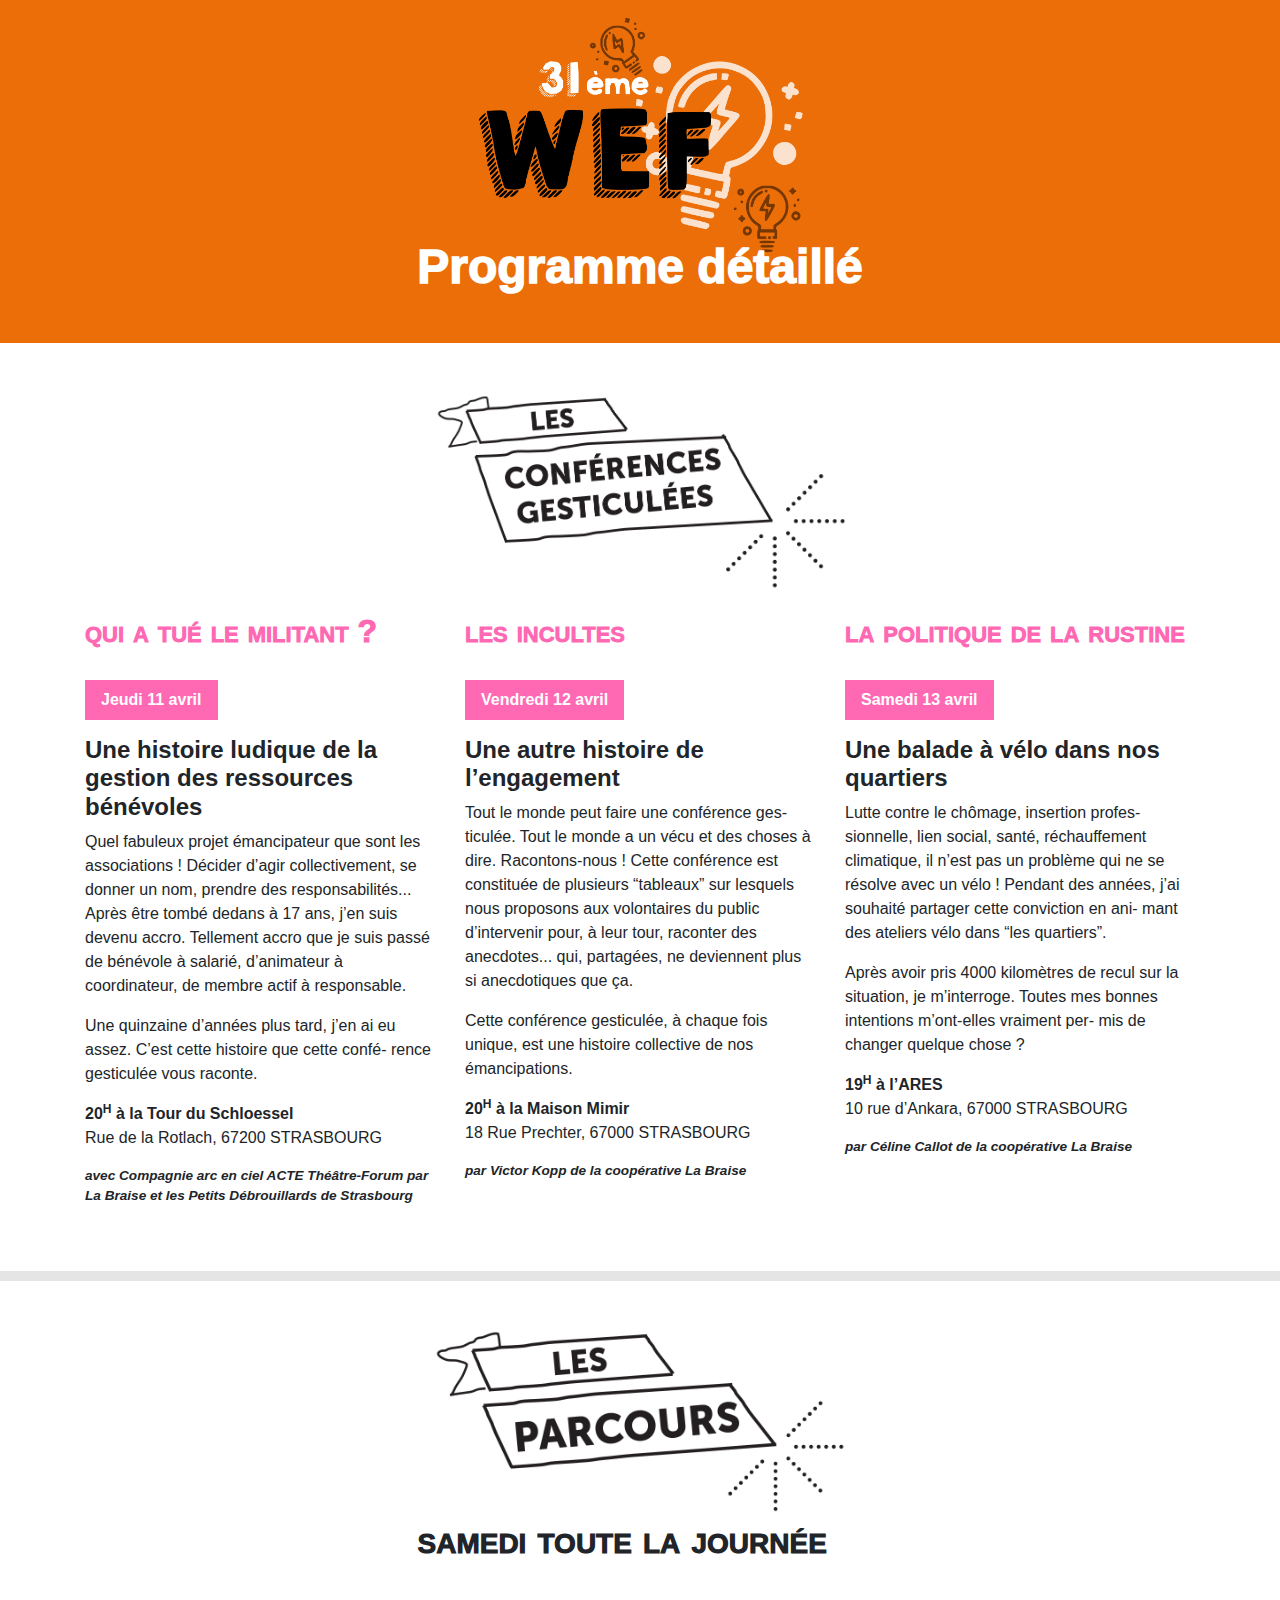
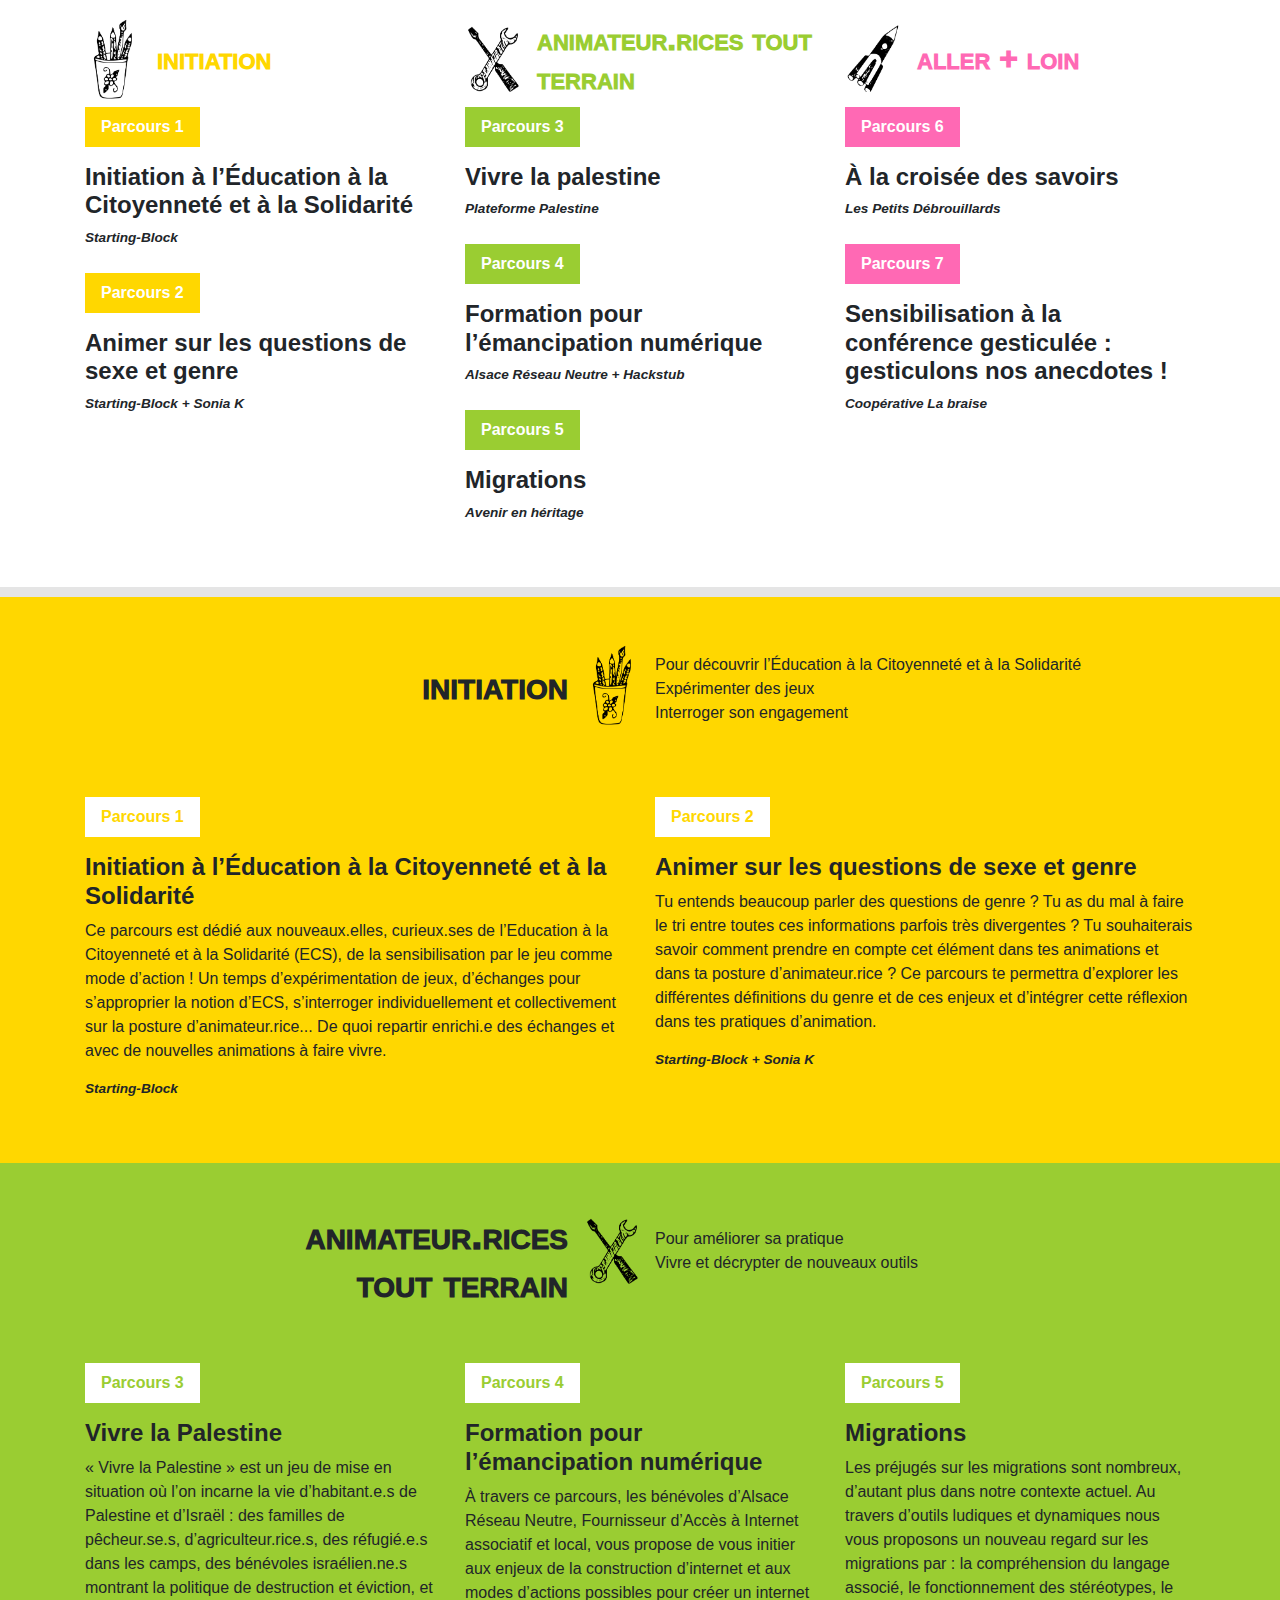
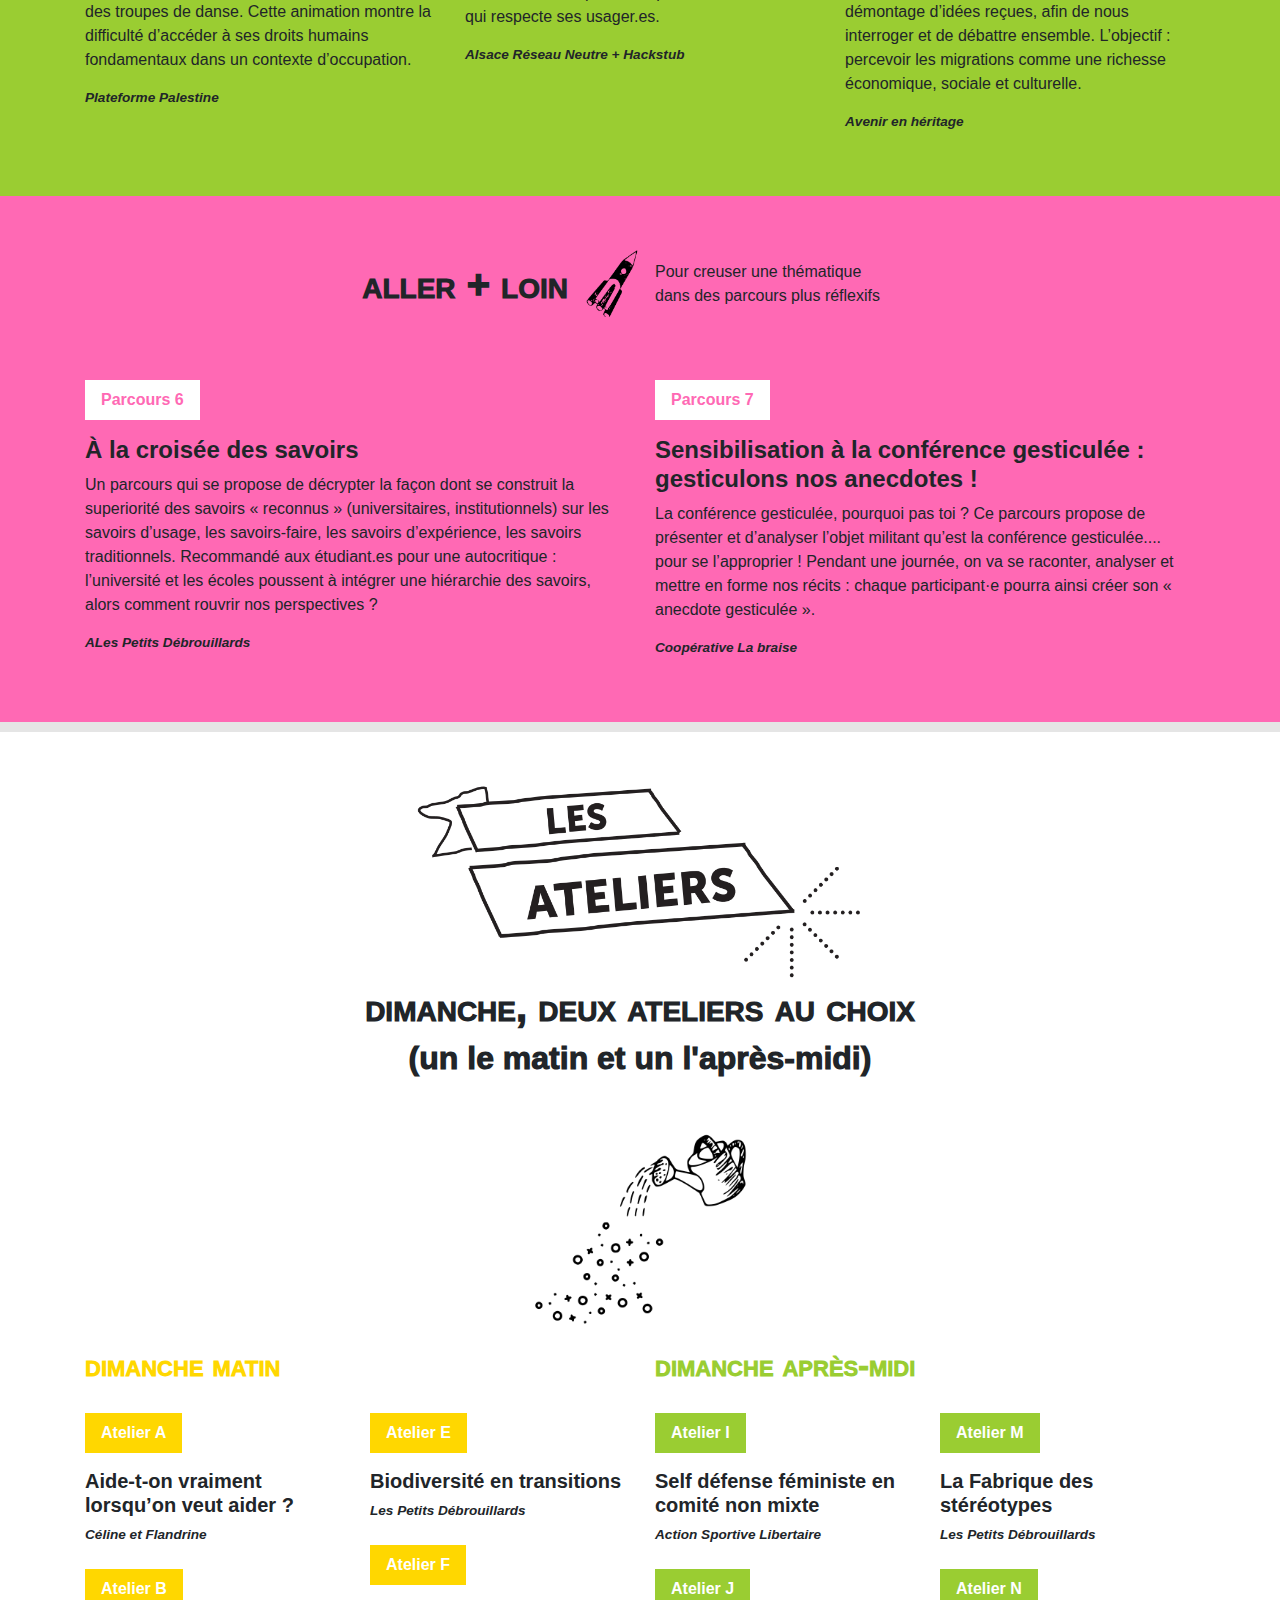
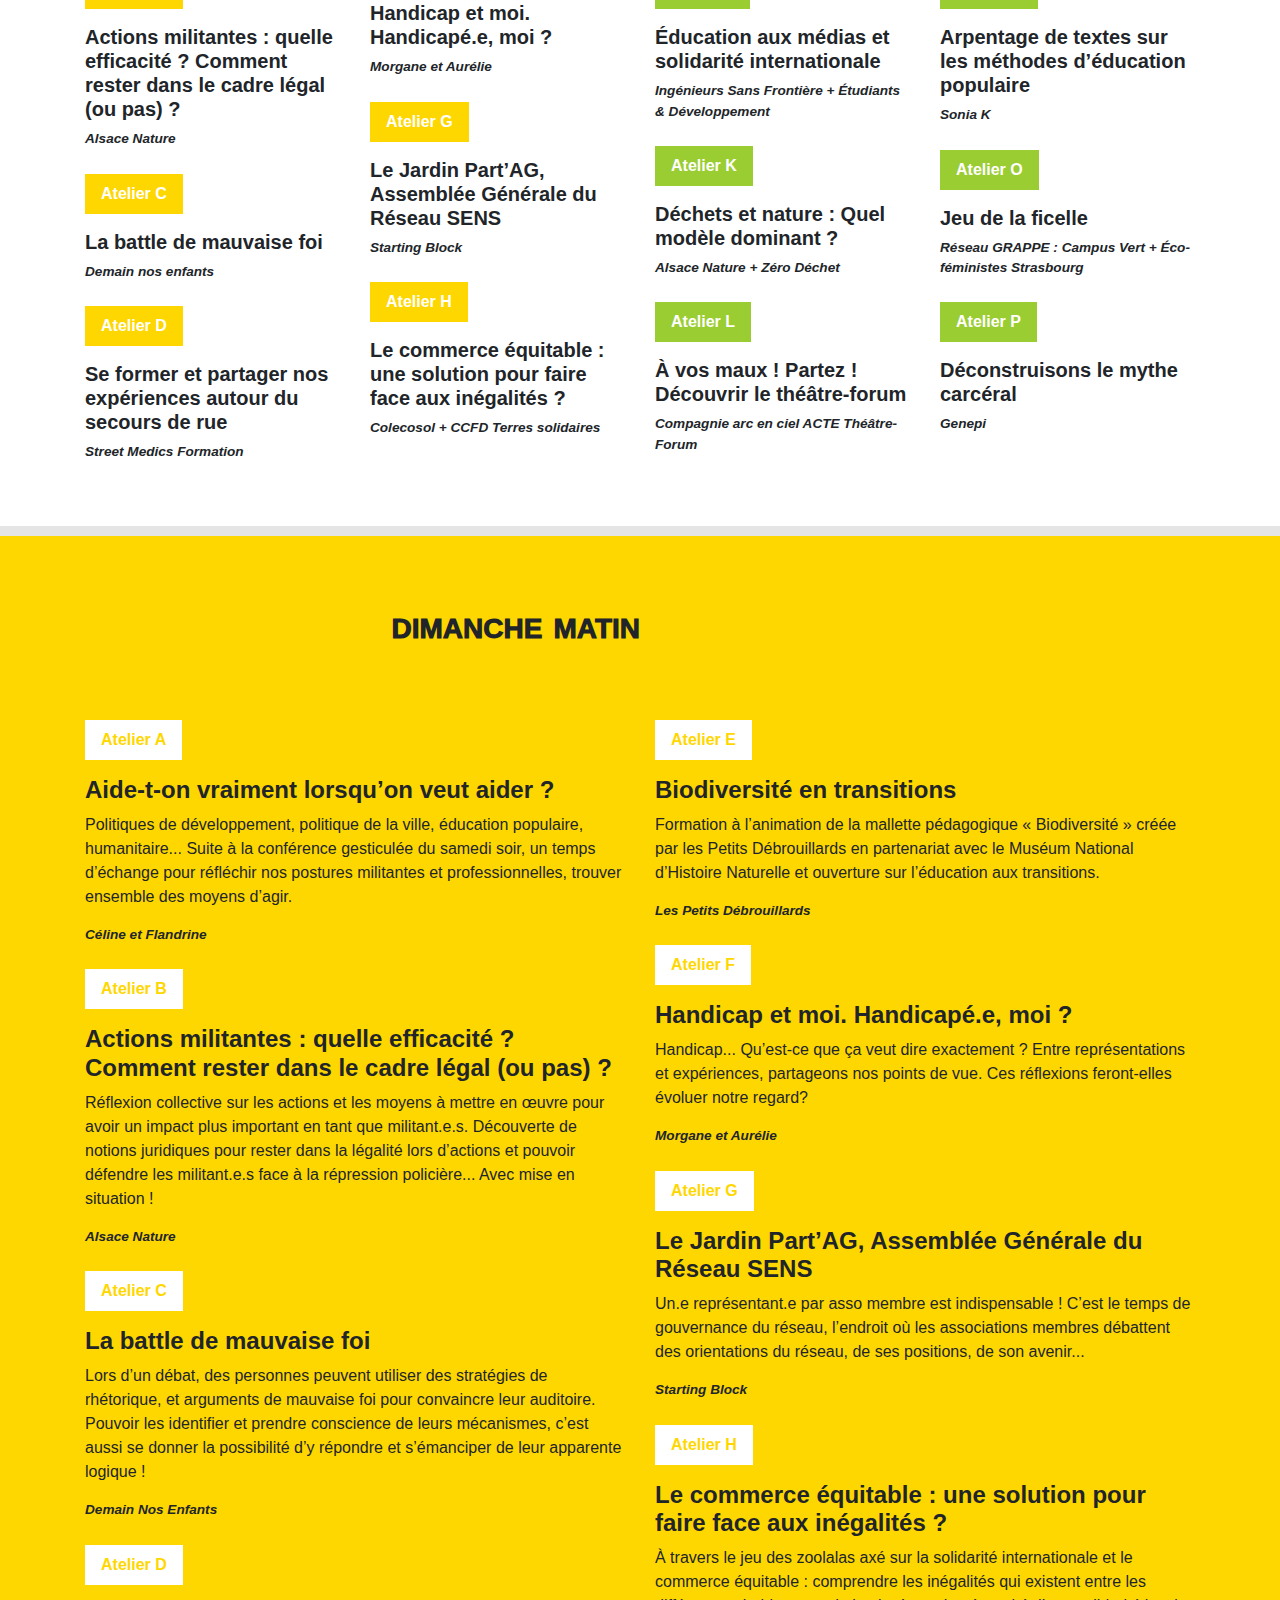
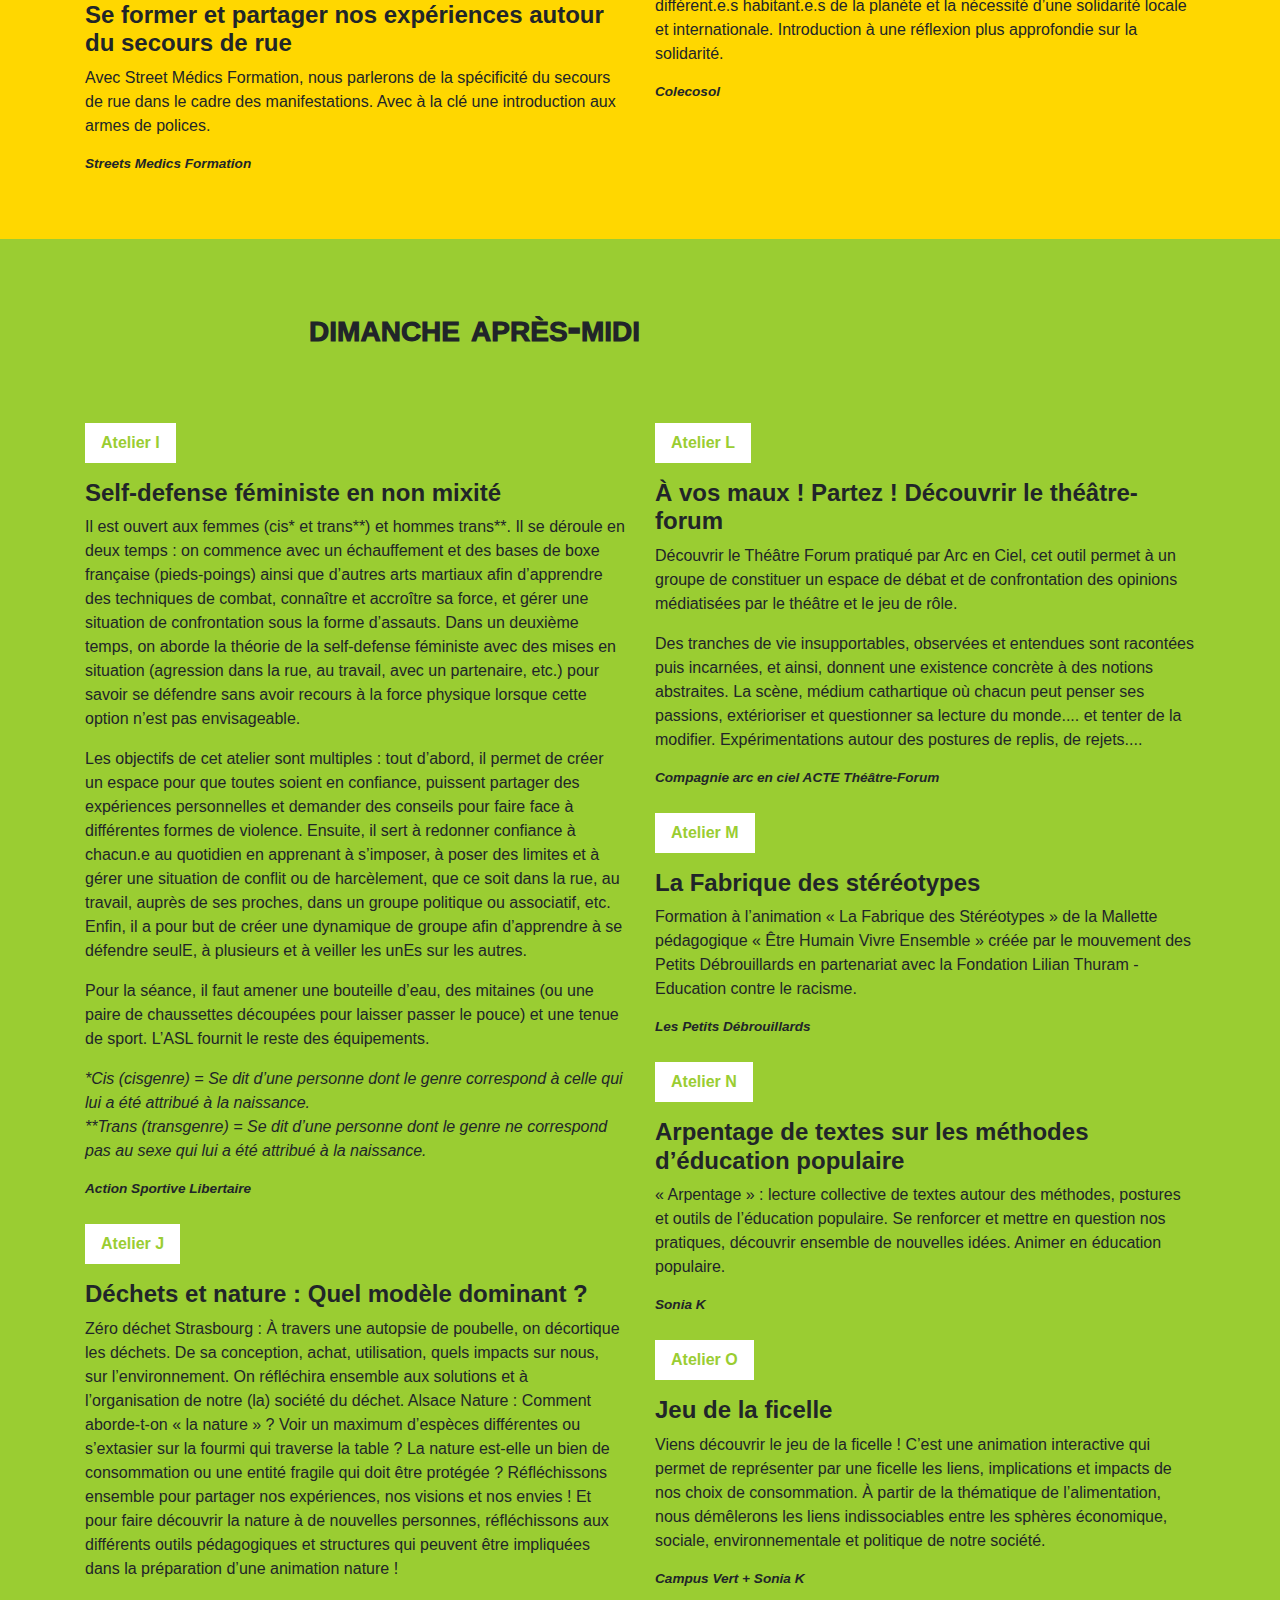
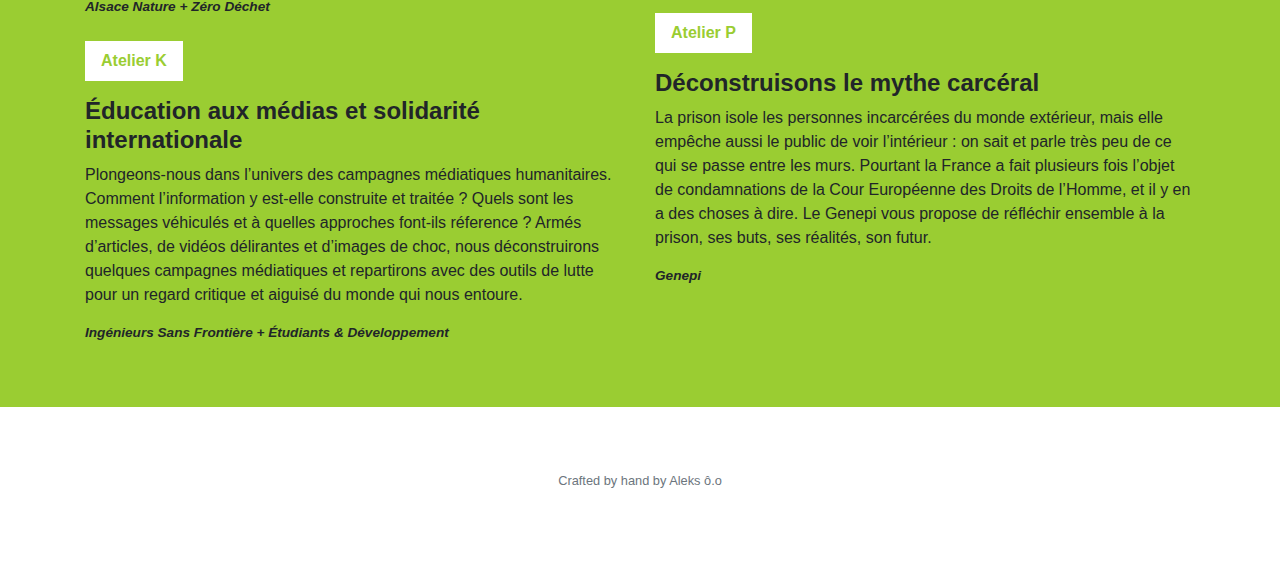
==== commit bfc41ffc: "Moar program" ====
--- a/programme.html
+++ b/programme.html
@@ -13,7 +13,6 @@
   <link href="assets/css/bootstrap.min.css" rel="stylesheet">
   <link href="assets/css/simple-line-icons.css" rel="stylesheet">
   <link href="assets/css/lato.css" rel="stylesheet" type="text/css">
-  <link href="assets/css/leaflet.css" rel="stylesheet">
   <link href="assets/css/wef.css" rel="stylesheet">
 
 </head>
@@ -175,18 +174,18 @@
   <section id="parcours-1" class="bg-gold pb-5 pt-5">
     <div class="container">
       
-      <div class="row mb-5">
-        <div class="col-xl-8 mx-auto">
-            <div class="event-title-container">
-                <h1 class="event-title">Initiation</h1>
+      <div class="row mb-5 mx-auto">
+          <div class="col-xl-6 event-title-container">
+                <h1 class="event-title ">Initiation</h1>
                 <img class="event-title-img" src="assets/img/parcours1.png">
+          </div>
+          <div class="col-xl-6 mt-2">
                 <p>
                 Pour découvrir l’Éducation à la Citoyenneté et à la Solidarité<br>
                 Expérimenter des jeux<br>
                 Interroger son engagement
                 </p>
-            </div>
-        </div>
+          </div>
 	  </div>
 
       <div class="row">
@@ -228,23 +227,20 @@
     </div>
   </section>
    
-  <hr>
- 
   <section id="parcours-2" class="bg-green pb-5 pt-5">
     <div class="container">
-      
-      <div class="row mb-5">
-        <div class="col-xl-8 mx-auto mb-5">
-            <div class="event-title-container">
-            <div class="event-title-container">
-                <h1 class="event-title" style="width: 8em">Animateur.rices tout terrain</h1>
+            
+      <div class="row mb-5 mx-auto">
+          <div class="col-xl-6 event-title-container">
+                <h1 class="event-title">Animateur.rices<br> tout terrain</h1>
                 <img class="event-title-img" src="assets/img/parcours2.png">
+          </div>
+          <div class="col-xl-6 mt-3">
                 <p>
                 Pour améliorer sa pratique<br>
                 Vivre et décrypter de nouveaux outils
                 </p>
-            </div>
-        </div>
+          </div>
 	  </div>
 
       <div class="row">
@@ -307,22 +303,20 @@
     </div>
   </section>
  
-  <hr>
- 
   <section id="parcours-3" class="bg-pink pb-5 pt-5">
     <div class="container">
       
-      <div class="row mb-5">
-        <div class="col-xl-8 mx-auto">
-            <div class="event-title-container">
+      <div class="row mb-5 mx-auto">
+          <div class="col-xl-6 event-title-container">
                 <h1 class="event-title">Aller + loin</h1>
                 <img class="event-title-img" src="assets/img/parcours3.png">
+          </div>
+          <div class="col-xl-6 mt-3">
                 <p>
                 Pour creuser une thématique<br>
                 dans des parcours plus réflexifs
                 </p>
-            </div>
-        </div>
+          </div>
 	  </div>
 
       <div class="row">
@@ -364,6 +358,401 @@
 
 
   <hr>
+
+  <section id="ateliers" class="bg-light pb-5 pt-5">
+    <div class="container">
+      <div class="row mb-5">
+        <div class="col-xl-8 offset-xl-2 text-center mx-auto">
+            <img alt="Les ateliers" class="col-xl-8" src="assets/img/ateliers.png" />
+            <h1 class="caps">Dimanche, deux ateliers au choix</h1>
+            <h2>(un le matin et un l'après-midi)</h2>
+        </div>
+	  </div>
+
+      <div class="row text-center">
+          <div class="col-xl-8 mx-auto">
+            <img alt="Un arrosoir" class="col-xl-4" src="assets/img/ateliers_illu.png" />
+          </div>
+      </div>
+
+ 
+      <div class="row">
+        <div class="col-xl-6">
+            <div class="event-title-container"><h2 class="event-title gold">Dimanche matin</h2></div>
+
+            <div class="row">
+            <div class="col-xl-6">
+
+            <span class="event-box bg-gold white">Atelier A</span>
+            <h5 class="event-subtitle">Aide-t-on vraiment
+lorsqu’on veut aider ?</h5>
+            <p class="event-author">Céline et Flandrine</p>
+
+            <span class="event-box bg-gold white">Atelier B</span>
+            <h5 class="event-subtitle">Actions militantes : quelle
+efficacité ? Comment rester
+dans le cadre légal (ou pas) ?</h5>
+            <p class="event-author">Alsace Nature</p>
+
+            <span class="event-box bg-gold white">Atelier C</span>
+            <h5 class="event-subtitle">La battle de mauvaise foi</h5>
+            <p class="event-author">Demain nos enfants</p>
+
+            <span class="event-box bg-gold white">Atelier D</span>
+            <h5 class="event-subtitle">Se former et partager nos
+expériences autour du
+secours de rue</h5>
+            <p class="event-author">Street Medics Formation</p>
+            
+            </div>
+            <div class="col-xl-6">
+
+            <span class="event-box bg-gold white">Atelier E</span>
+            <h5 class="event-subtitle">Biodiversité en transitions</h5>
+            <p class="event-author">Les Petits Débrouillards</p>
+
+            <span class="event-box bg-gold white">Atelier F</span>
+            <h5 class="event-subtitle">Handicap et moi.
+Handicapé.e, moi ?</h5>
+            <p class="event-author">Morgane et Aurélie</p>
+
+            <span class="event-box bg-gold white">Atelier G</span>
+            <h5 class="event-subtitle">Le Jardin Part’AG, Assemblée
+Générale du Réseau SENS</h5>
+            <p class="event-author">Starting Block</p>
+
+            <span class="event-box bg-gold white">Atelier H</span>
+            <h5 class="event-subtitle">Le commerce équitable :
+une solution pour faire face
+aux inégalités ?</h5>
+            <p class="event-author">Colecosol + CCFD Terres solidaires</p>
+
+            </div>
+            </div>
+
+        </div>
+
+
+        <div class="col-xl-6">
+            <div class="event-title-container"><h2 class="event-title green">Dimanche après-midi</h2></div>
+
+            <div class="row">
+            <div class="col-xl-6">
+
+            <span class="event-box bg-green white">Atelier I</span>
+            <h5 class="event-subtitle">Self défense féministe
+en comité non mixte</h5>
+            <p class="event-author">Action Sportive Libertaire</p>
+
+            <span class="event-box bg-green white">Atelier J</span>
+            <h5 class="event-subtitle">Éducation aux médias et
+solidarité internationale</h5>
+            <p class="event-author">Ingénieurs Sans Frontière
++ Étudiants & Développement</p>
+
+            <span class="event-box bg-green white">Atelier K</span>
+            <h5 class="event-subtitle">Déchets et nature :
+Quel modèle dominant ?</h5>
+            <p class="event-author">Alsace Nature + Zéro Déchet</p>
+
+            <span class="event-box bg-green white">Atelier L</span>
+            <h5 class="event-subtitle">À vos maux ! Partez !
+Découvrir le théâtre-forum</h5>
+            <p class="event-author">Compagnie arc en ciel ACTE
+Théâtre-Forum</p>
+
+            </div>
+            <div class="col-xl-6">
+
+            <span class="event-box bg-green white">Atelier M</span>
+            <h5 class="event-subtitle">La Fabrique des stéréotypes</h5>
+            <p class="event-author">Les Petits Débrouillards</p>
+
+            <span class="event-box bg-green white">Atelier N</span>
+            <h5 class="event-subtitle">Arpentage de textes sur les
+méthodes d’éducation populaire</h5>
+            <p class="event-author">Sonia K</p>
+
+            <span class="event-box bg-green white">Atelier O</span>
+            <h5 class="event-subtitle">Jeu de la ficelle</h5>
+            <p class="event-author">Réseau GRAPPE : Campus Vert +
+Éco-féministes Strasbourg</p>
+
+            <span class="event-box bg-green white">Atelier P</span>
+            <h5 class="event-subtitle">Déconstruisons le mythe carcéral</h5>
+            <p class="event-author">Genepi</p>
+
+            </div>
+            </div>
+
+        </div>
+
+
+    </div>
+  </section>
+ 
+  
+  <hr>
+ 
+  <section id="ateliers-matin" class="bg-gold pb-5 pt-5">
+    <div class="container">
+
+
+      <div class="row mb-5 mx-auto">
+          <div class="col-xl-6 event-title-container">
+                <h1 class="event-title">Dimanche matin</h1>
+          </div>
+	  </div>
+
+
+      <div class="row">
+
+        <div class="col-xl-6">
+            <span class="event-box bg-white gold">Atelier A</span>
+            <h4 class="event-subtitle"> Aide-t-on vraiment lorsqu’on veut aider ?</h4>
+            <p class="event-description">
+            Politiques de développement, politique de la ville, éducation
+populaire, humanitaire...
+Suite à la conférence gesticulée du samedi soir, un temps d’échange
+pour réfléchir nos postures militantes et professionnelles, trouver
+ensemble des moyens d’agir.
+            </p>
+            <p class="event-author">Céline et Flandrine</p>
+
+            <span class="event-box bg-white gold">Atelier B</span>
+            <h4 class="event-subtitle">Actions militantes : quelle efficacité ? Comment rester
+dans le cadre légal (ou pas) ?</h4>
+            <p class="event-description">
+            Réflexion collective sur les actions et les moyens à mettre en œuvre
+pour avoir un impact plus important en tant que militant.e.s.
+Découverte de notions juridiques pour rester dans la légalité lors
+d’actions et pouvoir défendre les militant.e.s face à la répression
+policière... Avec mise en situation !
+            </p>
+            <p class="event-author">Alsace Nature</p>
+
+            <span class="event-box bg-white gold">Atelier C</span>
+            <h4 class="event-subtitle">La battle de mauvaise foi</h4>
+            <p class="event-description">
+            Lors d’un débat, des personnes peuvent utiliser des stratégies de
+rhétorique, et arguments de mauvaise foi pour convaincre leur
+auditoire. Pouvoir les identifier et prendre conscience de leurs
+mécanismes, c’est aussi se donner la possibilité d’y répondre et
+s’émanciper de leur apparente logique !
+            </p>
+            <p class="event-author">Demain Nos Enfants</p>
+
+            <span class="event-box bg-white gold">Atelier D</span>
+            <h4 class="event-subtitle">Se former et partager nos expériences autour du
+secours de rue</h4>
+            <p class="event-description">
+            Avec Street Médics Formation, nous parlerons de la spécificité du
+secours de rue dans le cadre des manifestations. Avec à la clé une
+introduction aux armes de polices.
+            </p>
+            <p class="event-author">Streets Medics Formation</p>
+
+		</div>
+        <div class="col-xl-6">
+
+            <span class="event-box bg-white gold">Atelier E</span>
+            <h4 class="event-subtitle">Biodiversité en transitions</h4>
+            <p class="event-description">
+            Formation à l’animation de la mallette pédagogique « Biodiversité »
+créée par les Petits Débrouillards en partenariat avec le Muséum
+National d’Histoire Naturelle et ouverture sur l’éducation aux
+transitions.
+            </p>
+            <p class="event-author">Les Petits Débrouillards</p>
+
+            <span class="event-box bg-white gold">Atelier F</span>
+            <h4 class="event-subtitle">Handicap et moi. Handicapé.e, moi ?</h4>
+            <p class="event-description">
+            Handicap... Qu’est-ce que ça veut dire exactement ?
+Entre représentations et expériences, partageons nos points de vue.
+Ces réflexions feront-elles évoluer notre regard?
+            </p>
+            <p class="event-author">Morgane et Aurélie</p>
+
+            <span class="event-box bg-white gold">Atelier G</span>
+            <h4 class="event-subtitle">Le Jardin Part’AG, Assemblée Générale du Réseau SENS</h4>
+            <p class="event-description">
+            Un.e représentant.e par asso membre est indispensable !
+C’est le temps de gouvernance du réseau, l’endroit où les
+associations membres débattent des orientations du réseau,
+de ses positions, de son avenir...
+            </p>
+            <p class="event-author">Starting Block</p>
+
+            <span class="event-box bg-white gold">Atelier H</span>
+            <h4 class="event-subtitle">Le commerce équitable : une solution pour faire face
+aux inégalités ?</h4>
+            <p class="event-description">
+            À travers le jeu des zoolalas axé sur la solidarité internationale
+et le commerce équitable : comprendre les inégalités qui existent
+entre les différent.e.s habitant.e.s de la planète et la nécessité d’une
+solidarité locale et internationale. Introduction à une réflexion plus
+approfondie sur la solidarité.
+            </p>
+            <p class="event-author">Colecosol</p>
+
+		</div>
+      </div>
+
+    </div>
+  </section>
+
+   <section id="ateliers-aprem" class="bg-green pb-5 pt-5">
+    <div class="container">
+
+      <div class="row mb-5 mx-auto">
+          <div class="col-xl-6 event-title-container">
+                <h1 class="event-title">Dimanche après-midi</h1>
+          </div>
+	  </div>
+
+      <div class="row">
+        <div class="col-xl-6">
+
+            <span class="event-box bg-white green">Atelier I</span>
+            <h4 class="event-subtitle">Self-defense féministe en non mixité</h4>
+            <p class="event-description">
+            Il est ouvert aux femmes (cis* et trans**) et hommes trans**. Il se déroule
+en deux temps : on commence avec un échauffement et des bases de boxe
+française (pieds-poings) ainsi que d’autres arts martiaux afin d’apprendre
+des techniques de combat, connaître et accroître sa force, et gérer une
+situation de confrontation sous la forme d’assauts. Dans un deuxième
+temps, on aborde la théorie de la self-defense féministe avec des mises en
+situation (agression dans la rue, au travail, avec un partenaire, etc.) pour
+savoir se défendre sans avoir recours à la force physique lorsque cette
+option n’est pas envisageable.
+            </p><p class="event-description">
+Les objectifs de cet atelier sont multiples : tout d’abord, il permet de
+créer un espace pour que toutes soient en confiance, puissent partager
+des expériences personnelles et demander des conseils pour faire face
+à différentes formes de violence. Ensuite, il sert à redonner confiance à
+chacun.e au quotidien en apprenant à s’imposer, à poser des limites et à
+gérer une situation de conflit ou de harcèlement, que ce soit dans la rue, au
+travail, auprès de ses proches, dans un groupe politique ou associatif, etc.
+Enfin, il a pour but de créer une dynamique de groupe afin d’apprendre à se
+défendre seulE, à plusieurs et à veiller les unEs sur les autres.
+            </p><p class="event-description">
+Pour la séance, il faut amener une bouteille d’eau, des mitaines (ou une
+paire de chaussettes découpées pour laisser passer le pouce) et une tenue
+de sport. L’ASL fournit le reste des équipements.
+            </p><p class="event-description" style="font-style:italic">
+            *Cis (cisgenre) = Se dit d’une personne dont le genre correspond à celle qui lui a été
+attribué à la naissance.<br>
+**Trans (transgenre) = Se dit d’une personne dont le genre ne correspond pas au
+sexe qui lui a été attribué à la naissance.
+            </p>
+            <p class="event-author">Action Sportive Libertaire</p>
+
+            <span class="event-box bg-white green">Atelier J</span>
+            <h4 class="event-subtitle">Déchets et nature : Quel modèle dominant ?</h4>
+            <p class="event-description">
+            Zéro déchet Strasbourg : À travers une autopsie de poubelle, on
+décortique les déchets. De sa conception, achat, utilisation, quels
+impacts sur nous, sur l’environnement. On réfléchira ensemble aux
+solutions et à l’organisation de notre (la) société du déchet.
+Alsace Nature : Comment aborde-t-on « la nature » ? Voir un maximum
+d’espèces différentes ou s’extasier sur la fourmi qui traverse la table ?
+La nature est-elle un bien de consommation ou une entité fragile
+qui doit être protégée ? Réfléchissons ensemble pour partager nos
+expériences, nos visions et nos envies ! Et pour faire découvrir la
+nature à de nouvelles personnes, réfléchissons aux différents outils
+pédagogiques et structures qui peuvent être impliquées dans la
+préparation d’une animation nature !
+            </p>
+            <p class="event-author">Alsace Nature + Zéro Déchet</p>
+
+            <span class="event-box bg-white green">Atelier K</span>
+            <h4 class="event-subtitle">Éducation aux médias et solidarité internationale</h4>
+            <p class="event-description">
+            Plongeons-nous dans l’univers des campagnes médiatiques
+humanitaires. Comment l’information y est-elle construite et
+traitée ? Quels sont les messages véhiculés et à quelles approches
+font-ils réference ? Armés d’articles, de vidéos délirantes et d’images
+de choc, nous déconstruirons quelques campagnes médiatiques et
+repartirons avec des outils de lutte pour un regard critique et aiguisé
+du monde qui nous entoure.
+            </p>
+            <p class="event-author">Ingénieurs Sans Frontière + Étudiants & Développement</p>
+
+        </div>
+        <div class="col-xl-6">
+
+            <span class="event-box bg-white green">Atelier L</span>
+            <h4 class="event-subtitle">À vos maux ! Partez !
+Découvrir le théâtre-forum</h4>
+            <p class="event-description">
+            Découvrir le Théâtre Forum pratiqué par Arc en Ciel, cet outil permet
+à un groupe de constituer un espace de débat et de confrontation des
+opinions médiatisées par le théâtre et le jeu de rôle.
+            </p><p class="event-description">
+Des tranches de vie insupportables, observées et entendues sont
+racontées puis incarnées, et ainsi, donnent une existence concrète à
+des notions abstraites. La scène, médium cathartique où chacun peut
+penser ses passions, extérioriser et questionner sa lecture du monde....
+et tenter de la modifier. Expérimentations autour des postures de
+replis, de rejets....
+            </p>
+            <p class="event-author">Compagnie arc en ciel ACTE Théâtre-Forum</p>
+
+            <span class="event-box bg-white green">Atelier M</span>
+            <h4 class="event-subtitle">La Fabrique des stéréotypes</h4>
+            <p class="event-description">
+            Formation à l’animation « La Fabrique des Stéréotypes » de la
+Mallette pédagogique « Être Humain Vivre Ensemble » créée par
+le mouvement des Petits Débrouillards en partenariat avec la
+Fondation Lilian Thuram - Education contre le racisme.
+            </p>
+            <p class="event-author">Les Petits Débrouillards</p>
+
+            <span class="event-box bg-white green">Atelier N</span>
+            <h4 class="event-subtitle">Arpentage de textes sur les méthodes d’éducation
+populaire</h4>
+            <p class="event-description">
+            « Arpentage » : lecture collective de textes autour des méthodes,
+postures et outils de l’éducation populaire. Se renforcer et mettre
+en question nos pratiques, découvrir ensemble de nouvelles idées.
+Animer en éducation populaire.
+            </p>
+            <p class="event-author">Sonia K</p>
+
+            <span class="event-box bg-white green">Atelier O</span>
+            <h4 class="event-subtitle">Jeu de la ficelle</h4>
+            <p class="event-description">
+            Viens découvrir le jeu de la ficelle ! C’est une animation interactive
+qui permet de représenter par une ficelle les liens, implications et
+impacts de nos choix de consommation. À partir de la thématique
+de l’alimentation, nous démêlerons les liens indissociables entre
+les sphères économique, sociale, environnementale et politique de
+notre société.
+            </p>
+            <p class="event-author">Campus Vert + Sonia K</p>
+
+            <span class="event-box bg-white green">Atelier P</span>
+            <h4 class="event-subtitle">Déconstruisons le mythe carcéral</h4>
+            <p class="event-description">
+            La prison isole les personnes incarcérées du monde extérieur, mais
+elle empêche aussi le public de voir l’intérieur : on sait et parle très peu
+de ce qui se passe entre les murs. Pourtant la France a fait plusieurs
+fois l’objet de condamnations de la Cour Européenne des Droits de
+l’Homme, et il y en a des choses à dire. Le Genepi vous propose de
+réfléchir ensemble à la prison, ses buts, ses réalités, son futur.
+            </p>
+            <p class="event-author">Genepi</p>
+
+        </div>
+        </div>
+
+    </div>
+  </section>
+
+
+
+
 
 
   <!-- Footer -->
@@ -399,26 +788,6 @@
   <!-- Bootstrap core JavaScript -->
   <script src="assets/js/jquery.min.js"></script>
   <script src="assets/js/bootstrap.bundle.min.js"></script>
-  <script src="assets/js/leaflet.js"></script>
-  <script>
-	var mymap = L.map('map').setView([48.5785, 7.7641], 14);
-
-	L.tileLayer('https://api.tiles.mapbox.com/v4/{id}/{z}/{x}/{y}.png?access_token=pk.eyJ1IjoibWFwYm94IiwiYSI6ImNpejY4NXVycTA2emYycXBndHRqcmZ3N3gifQ.rJcFIG214AriISLbB6B5aw', {
-		maxZoom: 18,
-		attribution: 'Map data &copy; <a href="https://www.openstreetmap.org/">OpenStreetMap</a> contributors, ' +
-			'<a href="https://creativecommons.org/licenses/by-sa/2.0/">CC-BY-SA</a>, ' +
-			'Imagery © <a href="https://www.mapbox.com/">Mapbox</a>',
-		id: 'mapbox.streets'
-	}).addTo(mymap);
-
-	L.marker([48.58290, 7.75941]).addTo(mymap).bindPopup("<b>La Maison Mimir</b>",  {closeOnClick: false, autoClose: false} ).openPopup();
-	L.marker([48.57400, 7.76387]).addTo(mymap).bindPopup("<b>Le Shadok</b>",  {closeOnClick: false, autoClose: false} ).openPopup();
-	L.marker([48.57532, 7.77108]).addTo(mymap).bindPopup("<b>L'ARES</b>",  {closeOnClick: false, autoClose: false} ).openPopup();
-
-	var popup = L.popup();
-
-</script>
 
 </body>
-
 </html>
--- a/assets/css/wef.css
+++ b/assets/css/wef.css
@@ -192,6 +192,68 @@
 }
 
 
+.caps {
+ text-transform: lowercase;
+ font-variant: small-caps;
+}
+.event-title-container {
+    height: 5em;
+    display: table;
+}
+.event-title {
+ text-transform: lowercase;
+ font-variant: small-caps;
+ display: table-cell;
+ vertical-align: middle;
+}
+
+.event-title-container p {
+ display: table-cell;
+ vertical-align: middle;
+}
+
+/*
+.vertalign-helper {
+  height: 100%;
+  display: inline-block;
+  vertical-align: middle;
+}*/
+
+.event-title-img {
+    height: 5em;
+    float: left;
+    margin-right:1rem;
+    display: table-cell;
+    vertical-align: middle;
+}
+
+.event-box {
+ padding: 0.5em;
+ padding-left: 1em;
+ padding-right: 1em;
+ font-weight: bold;
+ display: inline-block;
+ margin-top: 0.5em;
+ margin-bottom: 1em;
+}
+.event-coordinates { 
+ font-weight: bold;
+ margin-bottom: 0;
+}
+.event-author {
+ font-weight: bold;
+ font-style: italic;
+ font-size: 0.85em;
+}
+
+
+hr {
+  border:5px solid rgba(0,0,0,.1);
+  margin: 0;
+}
+
+
+
 
 @media (min-width: 768px) {
   header.masthead h1 {
@@ -217,65 +279,20 @@
       text-align: left;
   }
 
-}
-
-.caps {
- text-transform: lowercase;
- font-variant: small-caps;
-}
-.event-title-container {
-    height: 5em;
-    display: table;
-}
-.event-title {
- text-transform: lowercase;
- font-variant: small-caps;
- display: table-cell;
- vertical-align: middle;
-}
-
-.event-title-container p {
- display: table-cell;
- vertical-align: middle;
-}
-
-/*
-.vertalign-helper {
-  height: 100%;
-  display: inline-block;
-  vertical-align: middle;
-}*/
-
-.event-title-img {
-    height: 5em;
-    float: left;
-    margin-right:1rem;
-    margin-left:1rem;
-    display: table-cell;
-    vertical-align: middle;
-}
-
-.event-box {
- padding: 0.5em;
- padding-left: 1em;
- padding-right: 1em;
- font-weight: bold;
- display: inline-block;
- margin-top: 0.5em;
- margin-bottom: 1em;
-}
-.event-coordinates { 
- font-weight: bold;
- margin-bottom: 0;
-}
-.event-author {
- font-weight: bold;
- font-style: italic;
- font-size: 0.85em;
-}
-
-
-hr {
-  border:5px solid rgba(0,0,0,.1);
-  margin: 0;
-}
+   .row > .event-title-container > .event-title-img 
+   {
+       float: right;
+       margin-right: 0;
+       margin-left: 1em;
+   }
+
+   .row > .event-title-container > .event-title {
+       width: 100%;
+   }
+   .row > .event-title-container {
+       text-align: right;
+       padding: 0;
+   }
+}
+
+
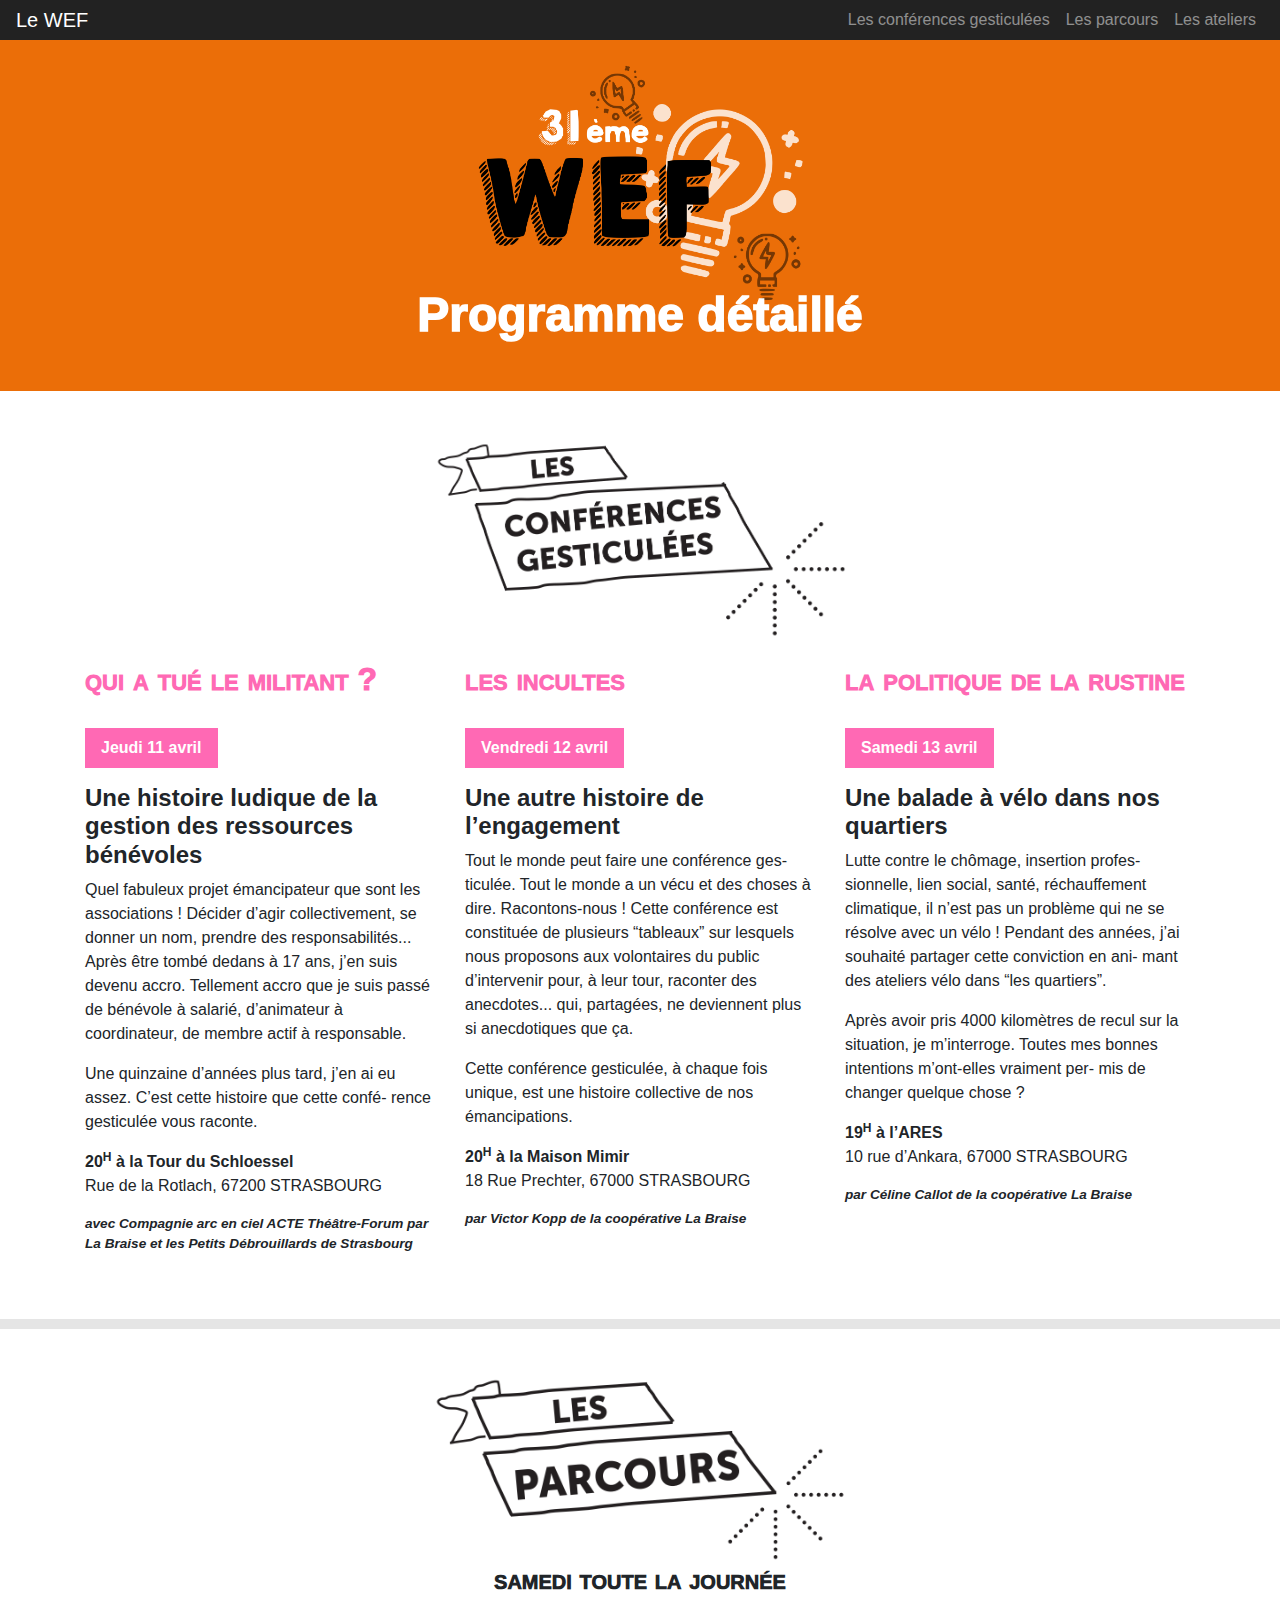
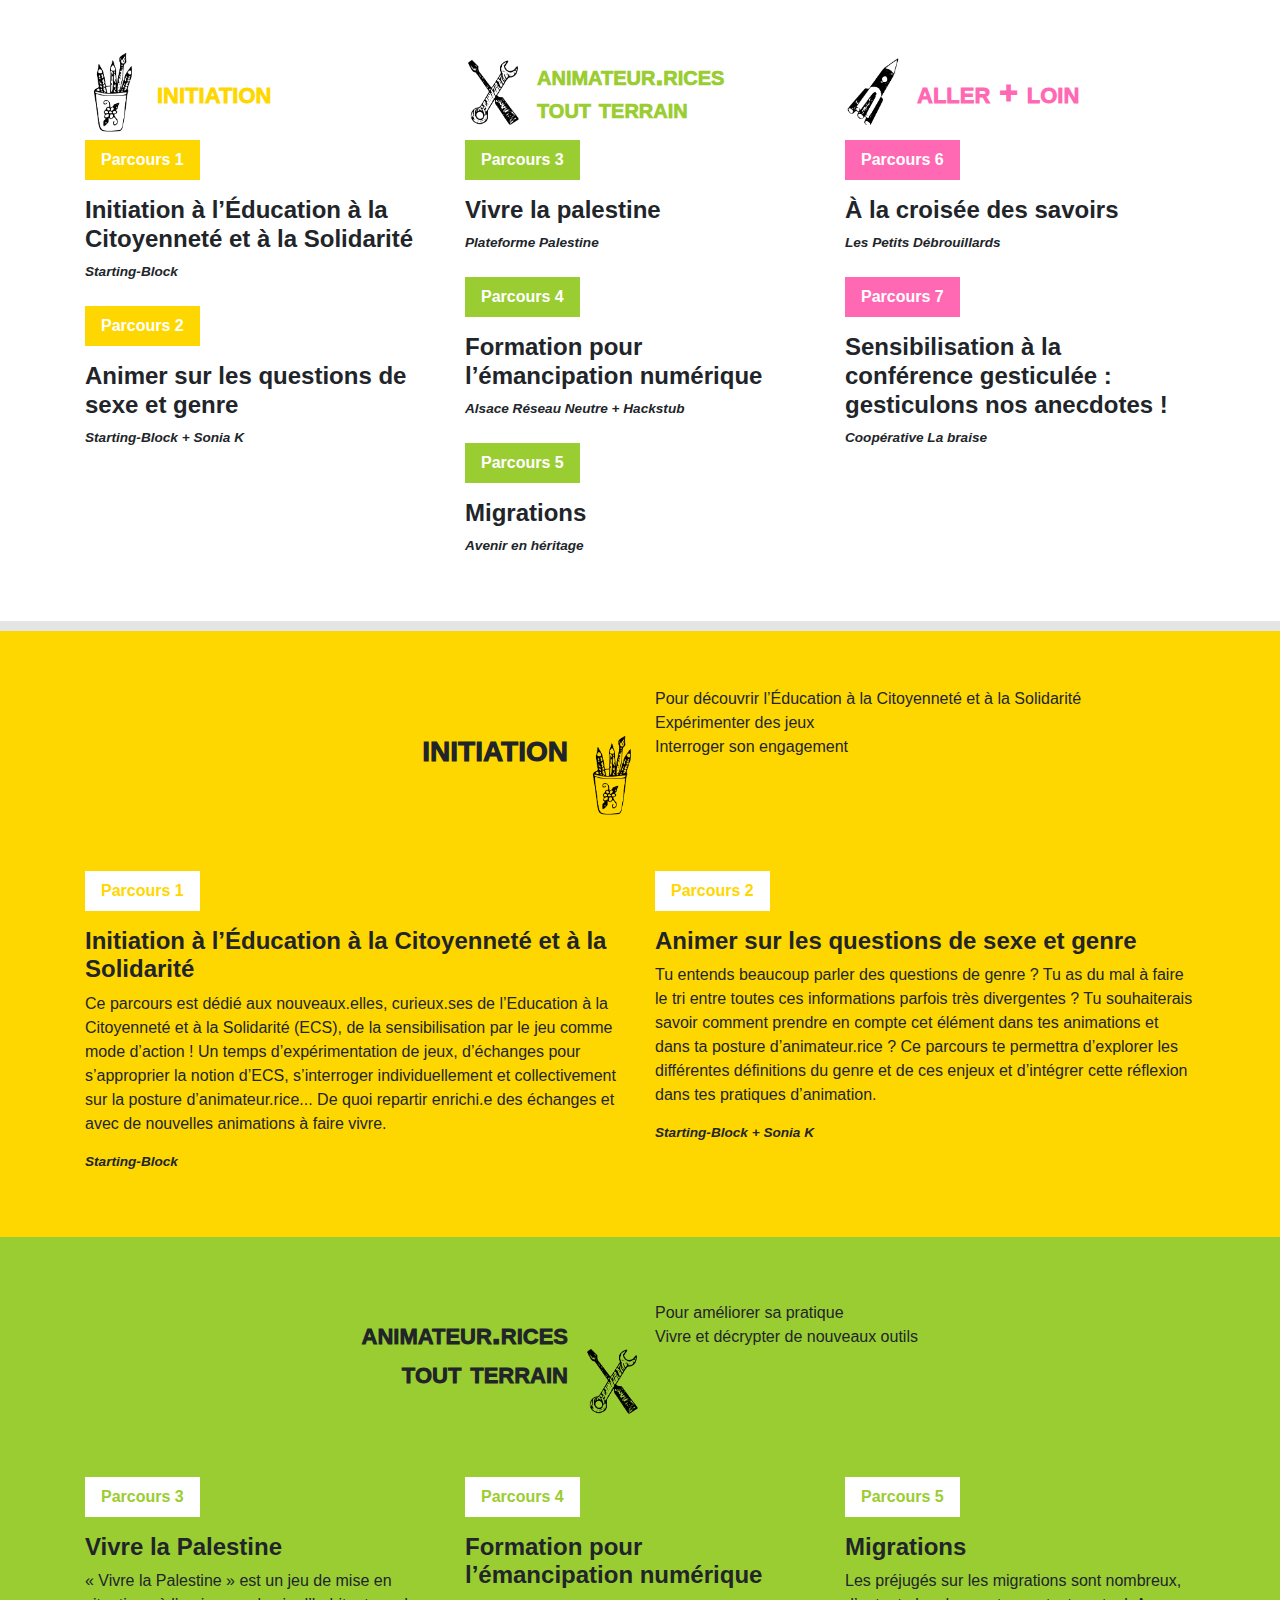
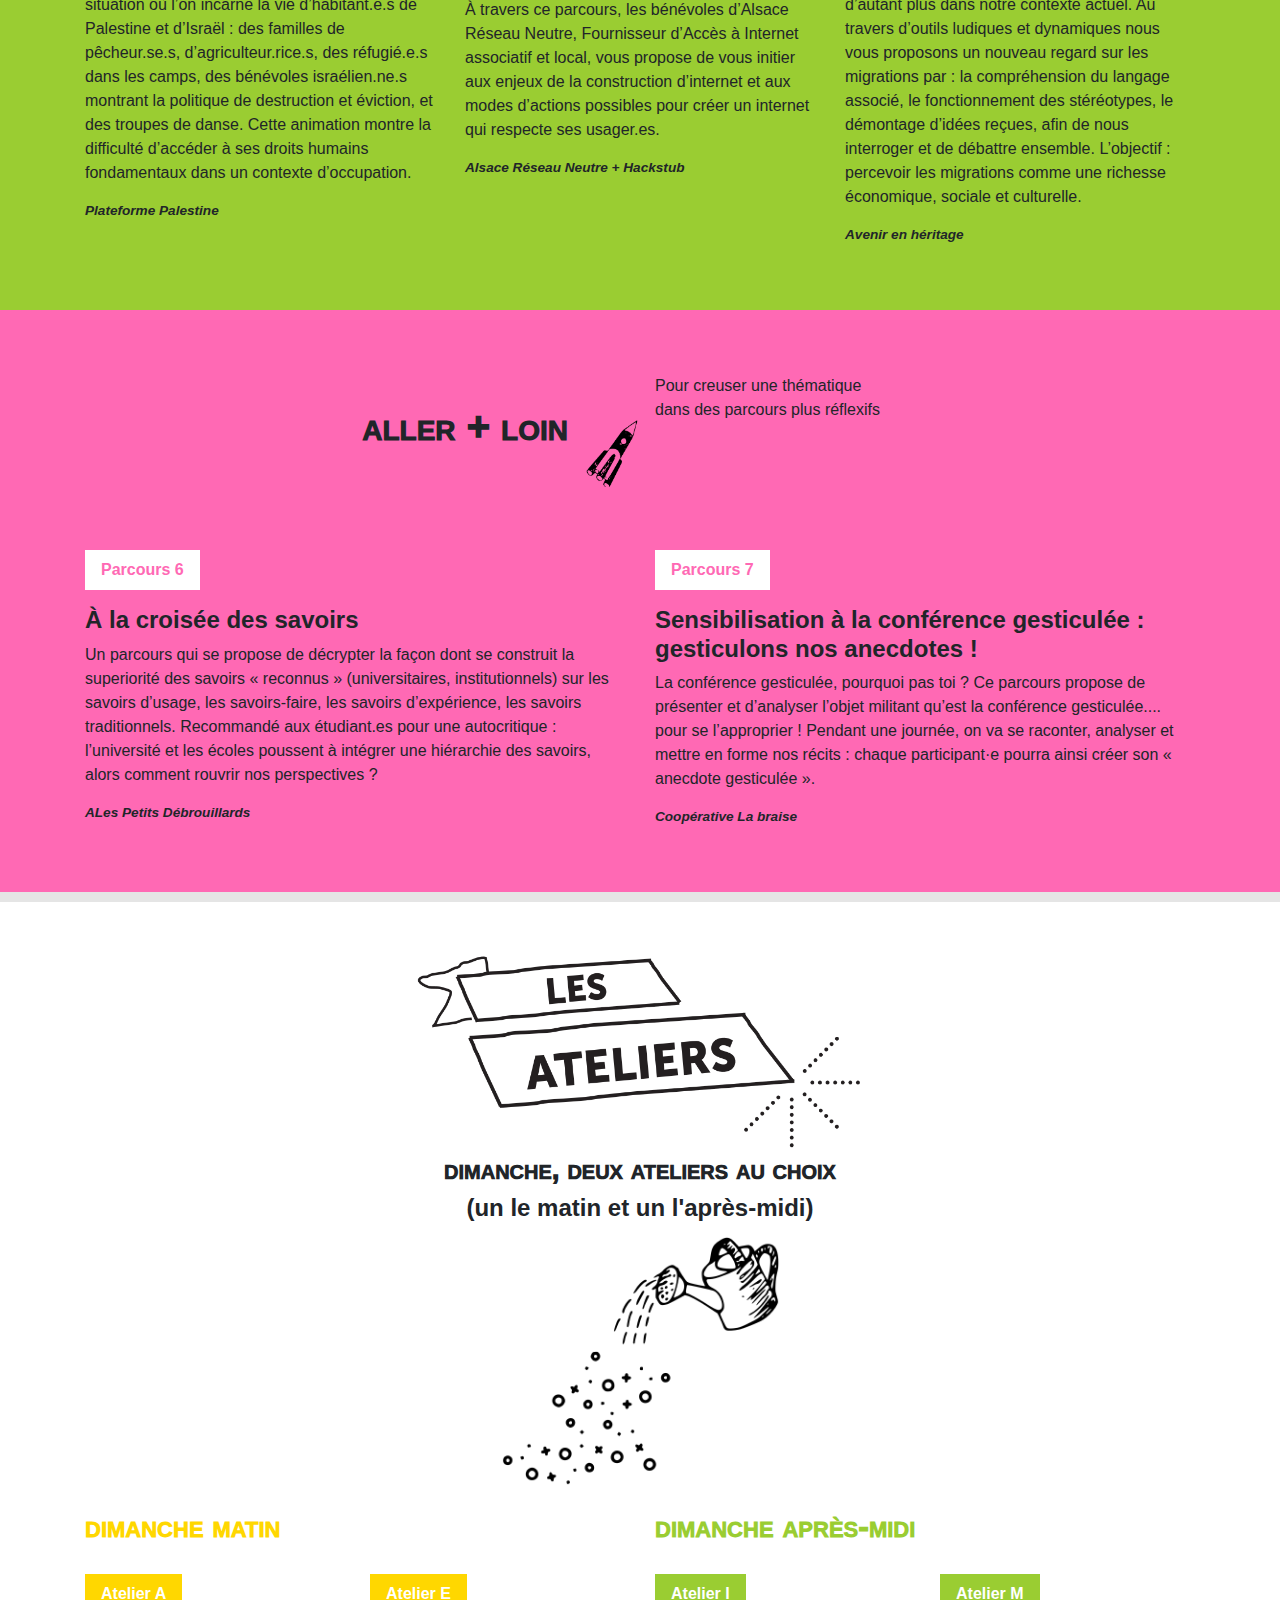
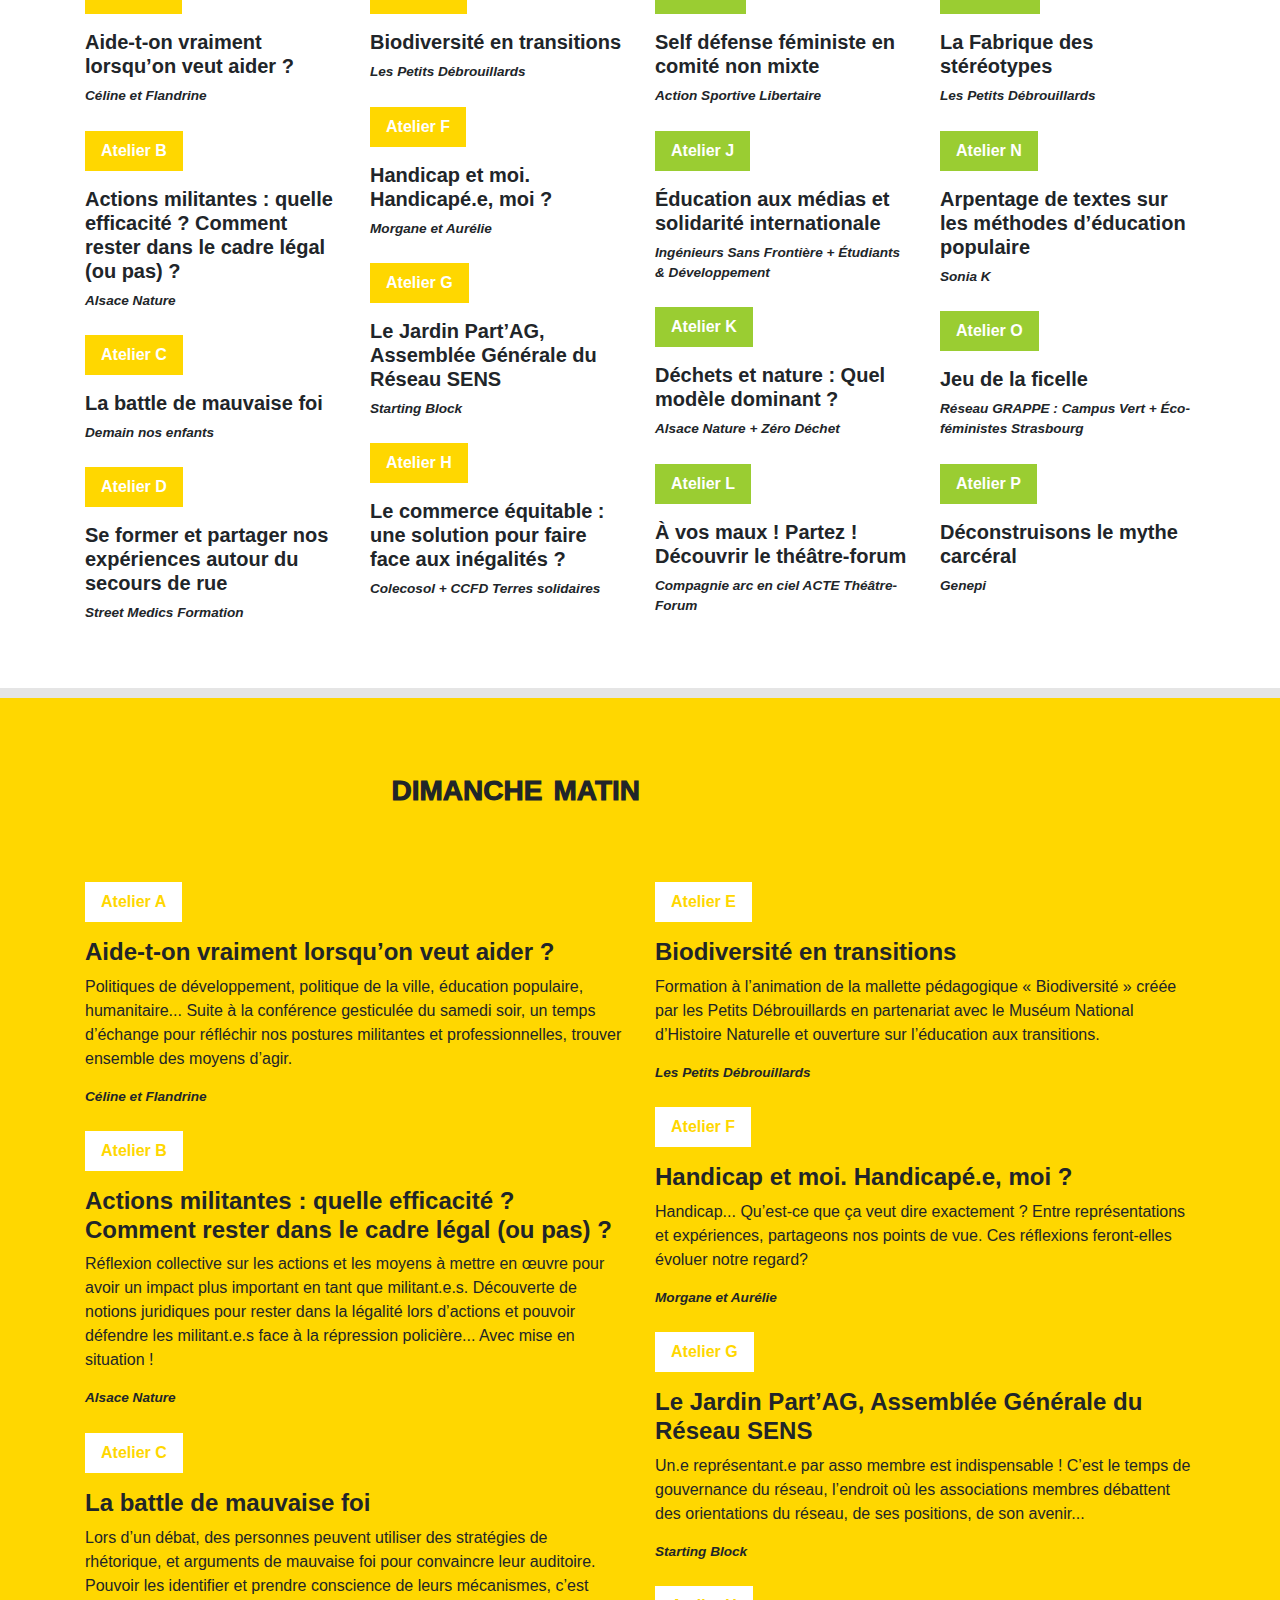
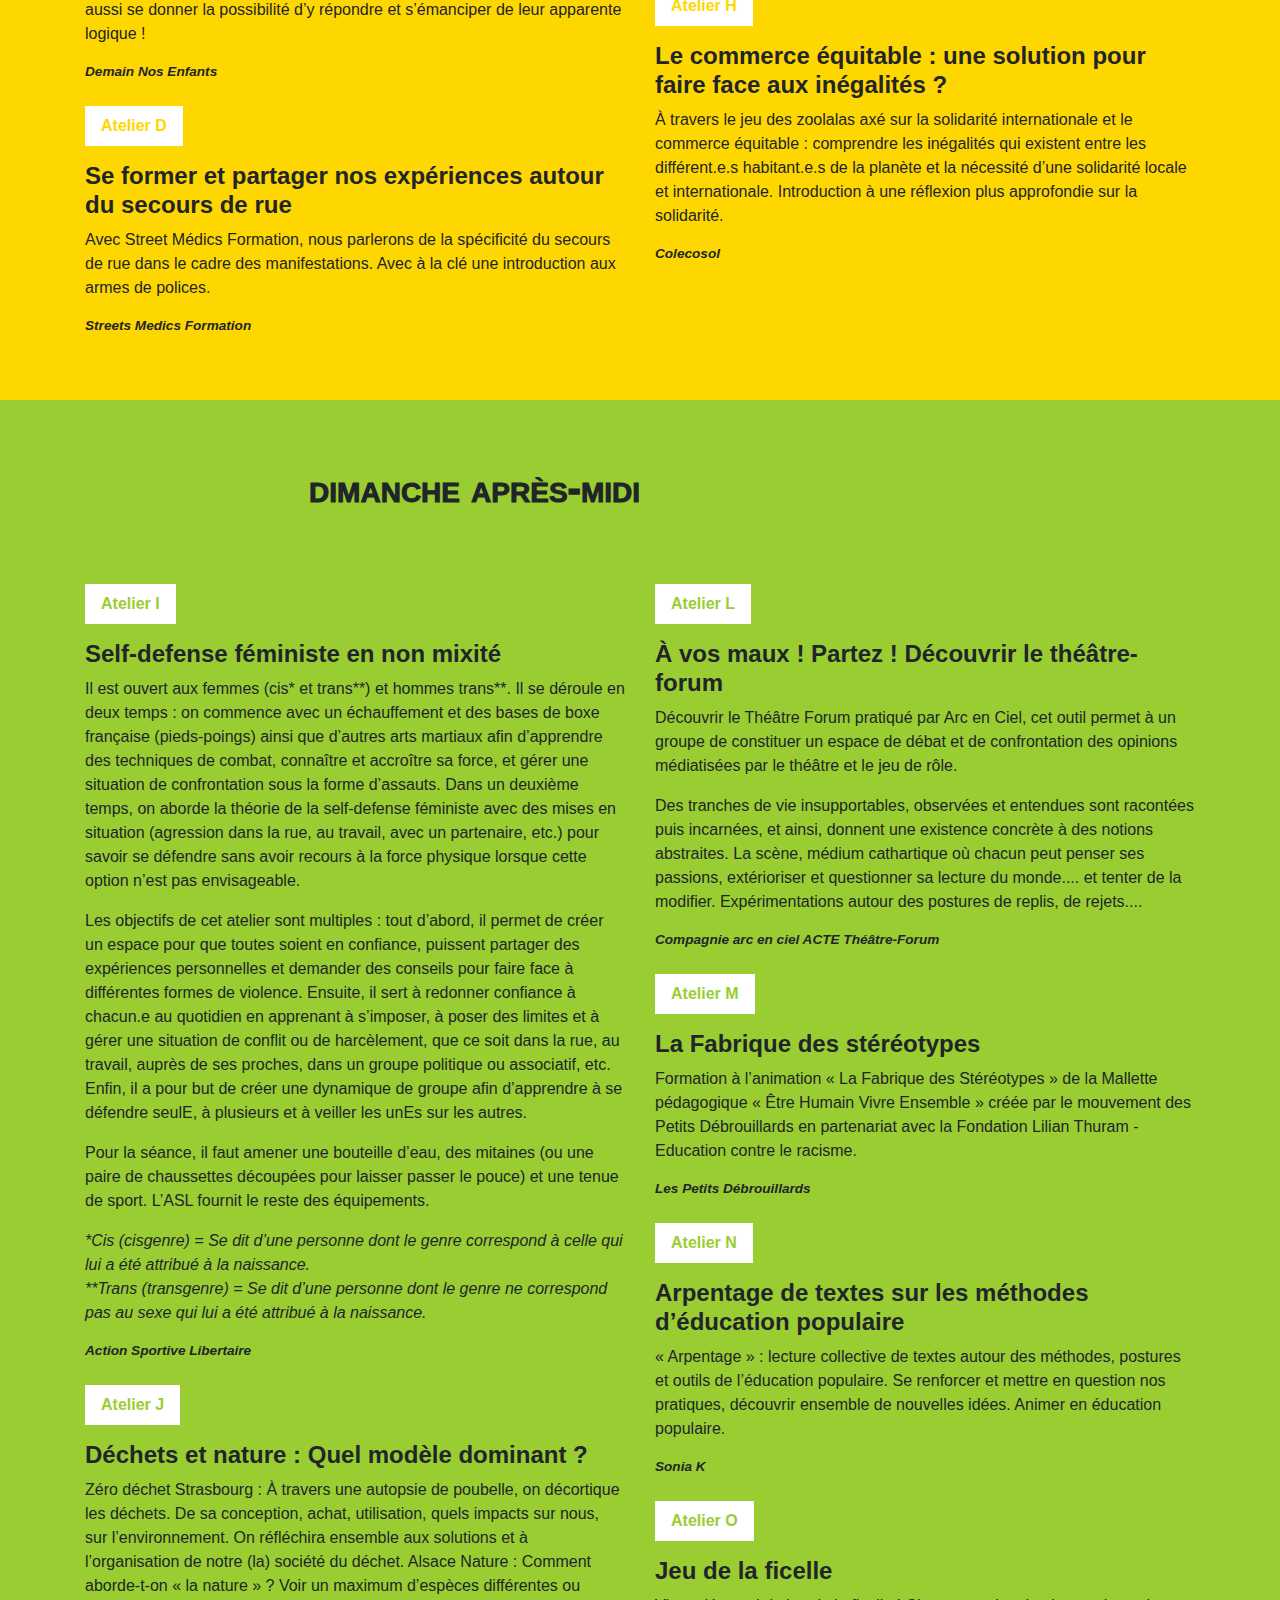
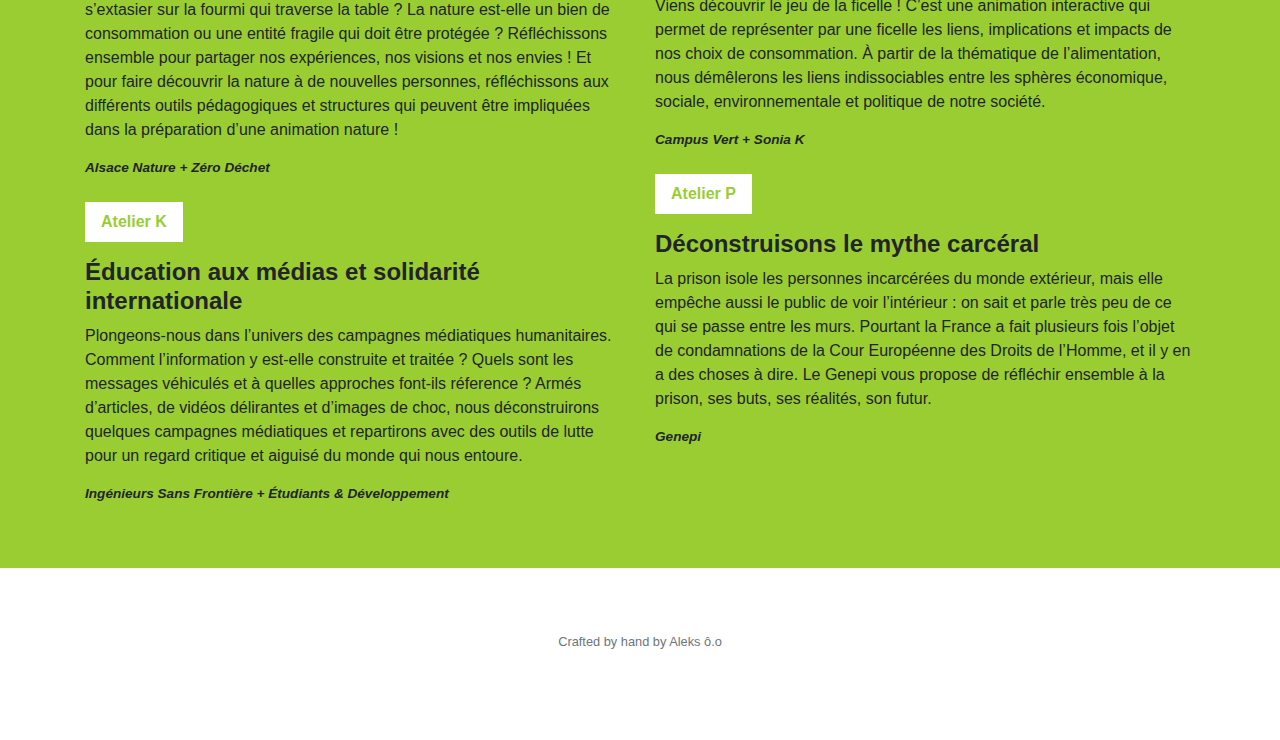
==== commit 65ef3b05: "Navbar, link to program, reponsiveness adjustments" ====
--- a/programme.html
+++ b/programme.html
@@ -18,6 +18,28 @@
 </head>
 
 <body>
+
+  <nav class="navbar navbar-expand-lg fixed-top navbar-dark bg-dark">
+  <a class="navbar-brand" href="./index.html">Le WEF</a>
+  <button class="navbar-toggler" type="button" data-toggle="collapse" data-target="#theNavbar" aria-controls="theNavbar" aria-expanded="false" aria-label="Toggle navigation">
+    <span class="navbar-toggler-icon"></span>
+  </button>
+
+  <div id="theNavbar" class="collapse navbar-collapse">
+    <ul class="navbar-nav ml-auto">
+      <li class="nav-item">
+        <a class="nav-link" href="#confs">Les conférences gesticulées</a>
+      </li>
+      <li class="nav-item">
+        <a class="nav-link" href="#parcours">Les parcours</a>
+      </li>
+      <li class="nav-item">
+        <a class="nav-link" href="#ateliers">Les ateliers</a>
+      </li>
+    </ul>
+  </div>
+  </nav>
+
 
   <!-- Masthead -->
   <header class="masthead text-white text-center">
@@ -117,9 +139,9 @@
   <section id="parcours" class="bg-light pb-5 pt-5">
     <div class="container">
       <div class="row mb-5">
-        <div class="col-xl-5 offset-xl-6 mx-auto">
+        <div class="col-xl-5 offset-xl-6 mx-auto text-center">
             <img alt="Les parcours" class="col-xl-12" src="assets/img/parcours.png" />
-            <h1 class="caps">Samedi toute la journée</h1>
+            <h3 class="caps">Samedi toute la journée</h3>
         </div>
 	  </div>
 
@@ -138,7 +160,7 @@
         </div>
 
         <div class="col-xl-4">
-            <div class="event-title-container"><img class="event-title-img" src="assets/img/parcours2.png"><h2 class="event-title green">Animateur.rices tout terrain</h2></div>
+            <div class="event-title-container"><img class="event-title-img" src="assets/img/parcours2.png"><h3 class="event-title green">Animateur.rices <br>tout terrain</h3></div>
             
             <span class="event-box bg-green white">Parcours 3</span>
             <h4 class="event-subtitle">Vivre la palestine</h4>
@@ -232,7 +254,7 @@
             
       <div class="row mb-5 mx-auto">
           <div class="col-xl-6 event-title-container">
-                <h1 class="event-title">Animateur.rices<br> tout terrain</h1>
+                <h2 class="event-title">Animateur.rices<br> tout terrain</h2>
                 <img class="event-title-img" src="assets/img/parcours2.png">
           </div>
           <div class="col-xl-6 mt-3">
@@ -361,17 +383,17 @@
 
   <section id="ateliers" class="bg-light pb-5 pt-5">
     <div class="container">
-      <div class="row mb-5">
-        <div class="col-xl-8 offset-xl-2 text-center mx-auto">
+      <div class="row mb-1">
+        <div class="col-xl-8 offset-xl-2 text-center mx-auto text-center">
             <img alt="Les ateliers" class="col-xl-8" src="assets/img/ateliers.png" />
-            <h1 class="caps">Dimanche, deux ateliers au choix</h1>
-            <h2>(un le matin et un l'après-midi)</h2>
+            <h3 class="caps">Dimanche, deux ateliers au choix</h3>
+            <h4>(un le matin et un l'après-midi)</h4>
         </div>
 	  </div>
 
       <div class="row text-center">
-          <div class="col-xl-8 mx-auto">
-            <img alt="Un arrosoir" class="col-xl-4" src="assets/img/ateliers_illu.png" />
+          <div class="col-xl-4 mx-auto">
+            <img alt="Un arrosoir" src="assets/img/ateliers_illu.png" style="max-width: 80%" />
           </div>
       </div>
 
--- a/assets/css/wef.css
+++ b/assets/css/wef.css
@@ -23,7 +23,7 @@
   background-color: #eb6e08;
   background-size: cover;
   padding-top: 3rem;
-  padding-bottom: 5rem;
+  padding-bottom: 2rem;
 }
 
 header.masthead .overlay {
@@ -227,6 +227,13 @@
     vertical-align: middle;
 }
 
+.row > .event-title-container > .event-title-img 
+{
+    margin-right: 0;
+    margin-left:-1rem;
+    margin-top:3.5rem;
+}
+
 .event-box {
  padding: 0.5em;
  padding-left: 1em;
@@ -266,7 +273,7 @@
     font-size: 3rem;
   }
   header.masthead {
-    padding-top: 1rem;
+    padding-top: 4rem;
     padding-bottom: 3rem;
   } 
   .schedule-time {
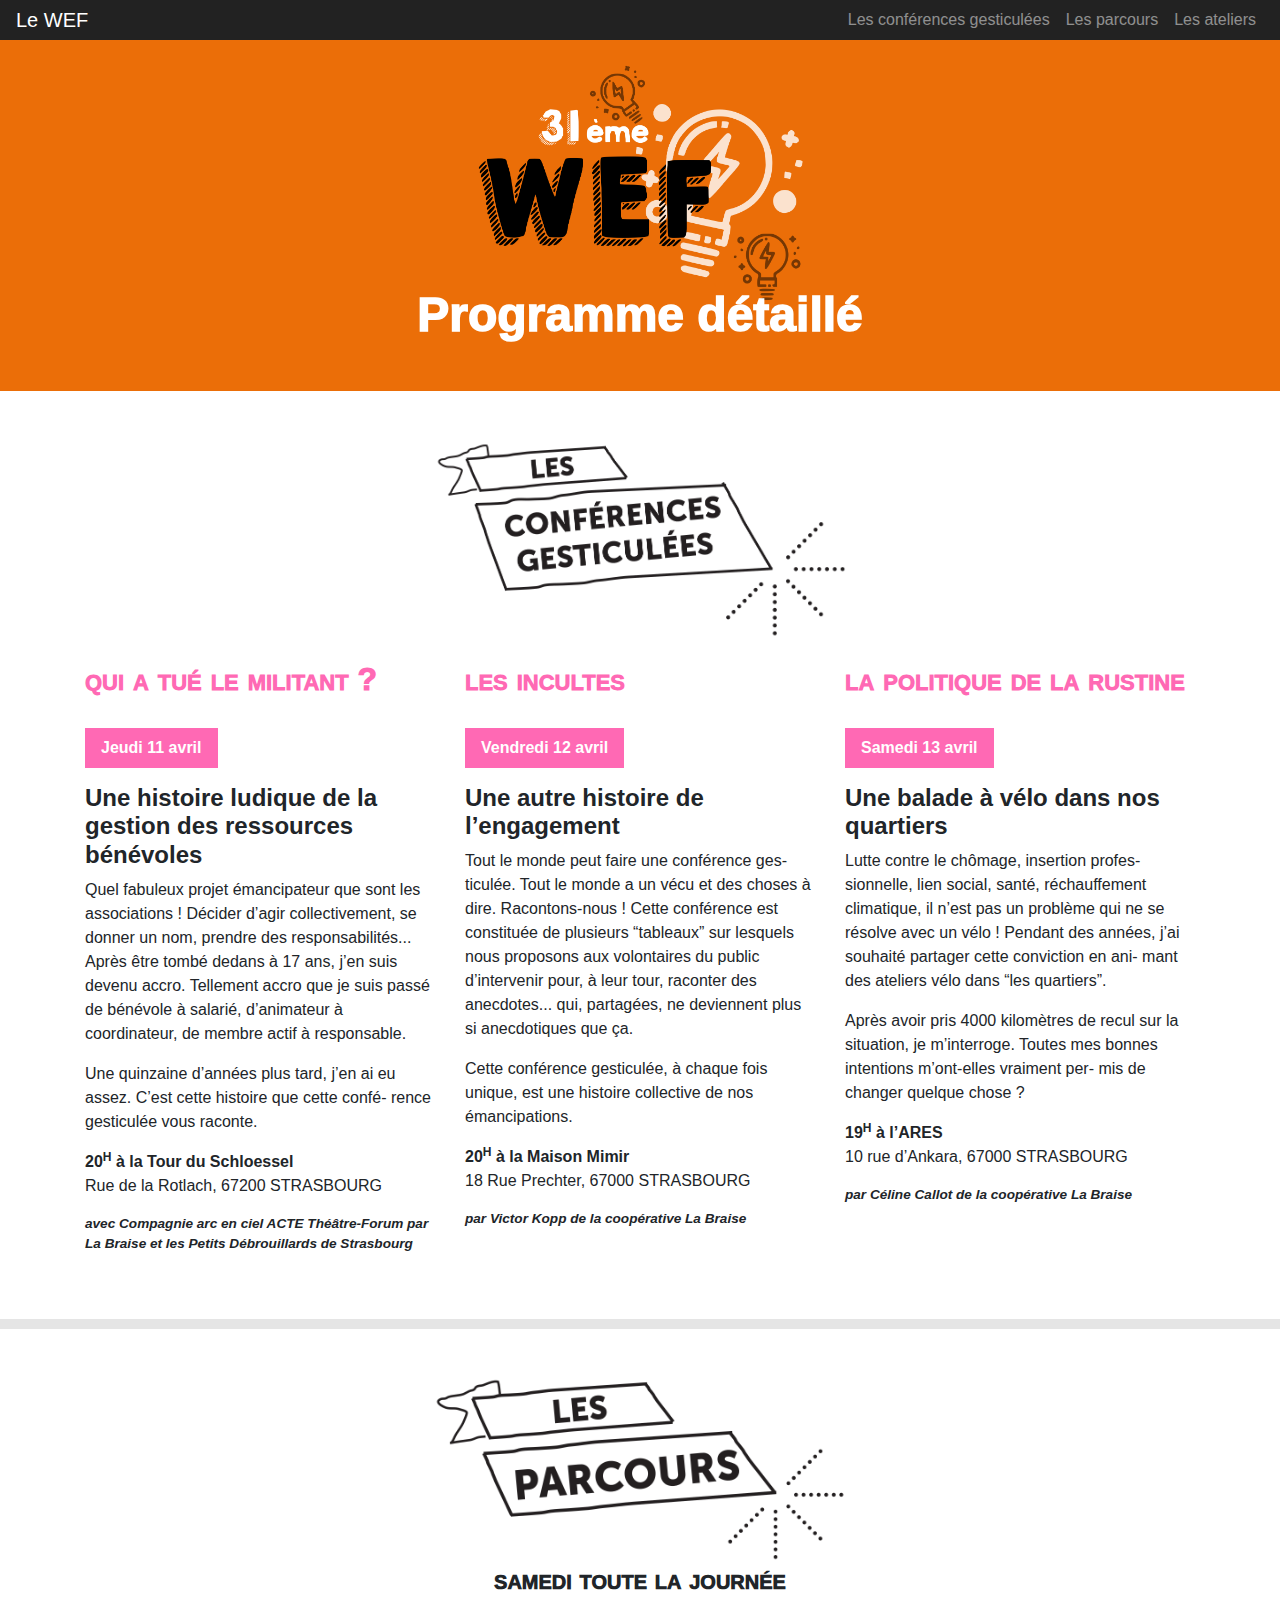
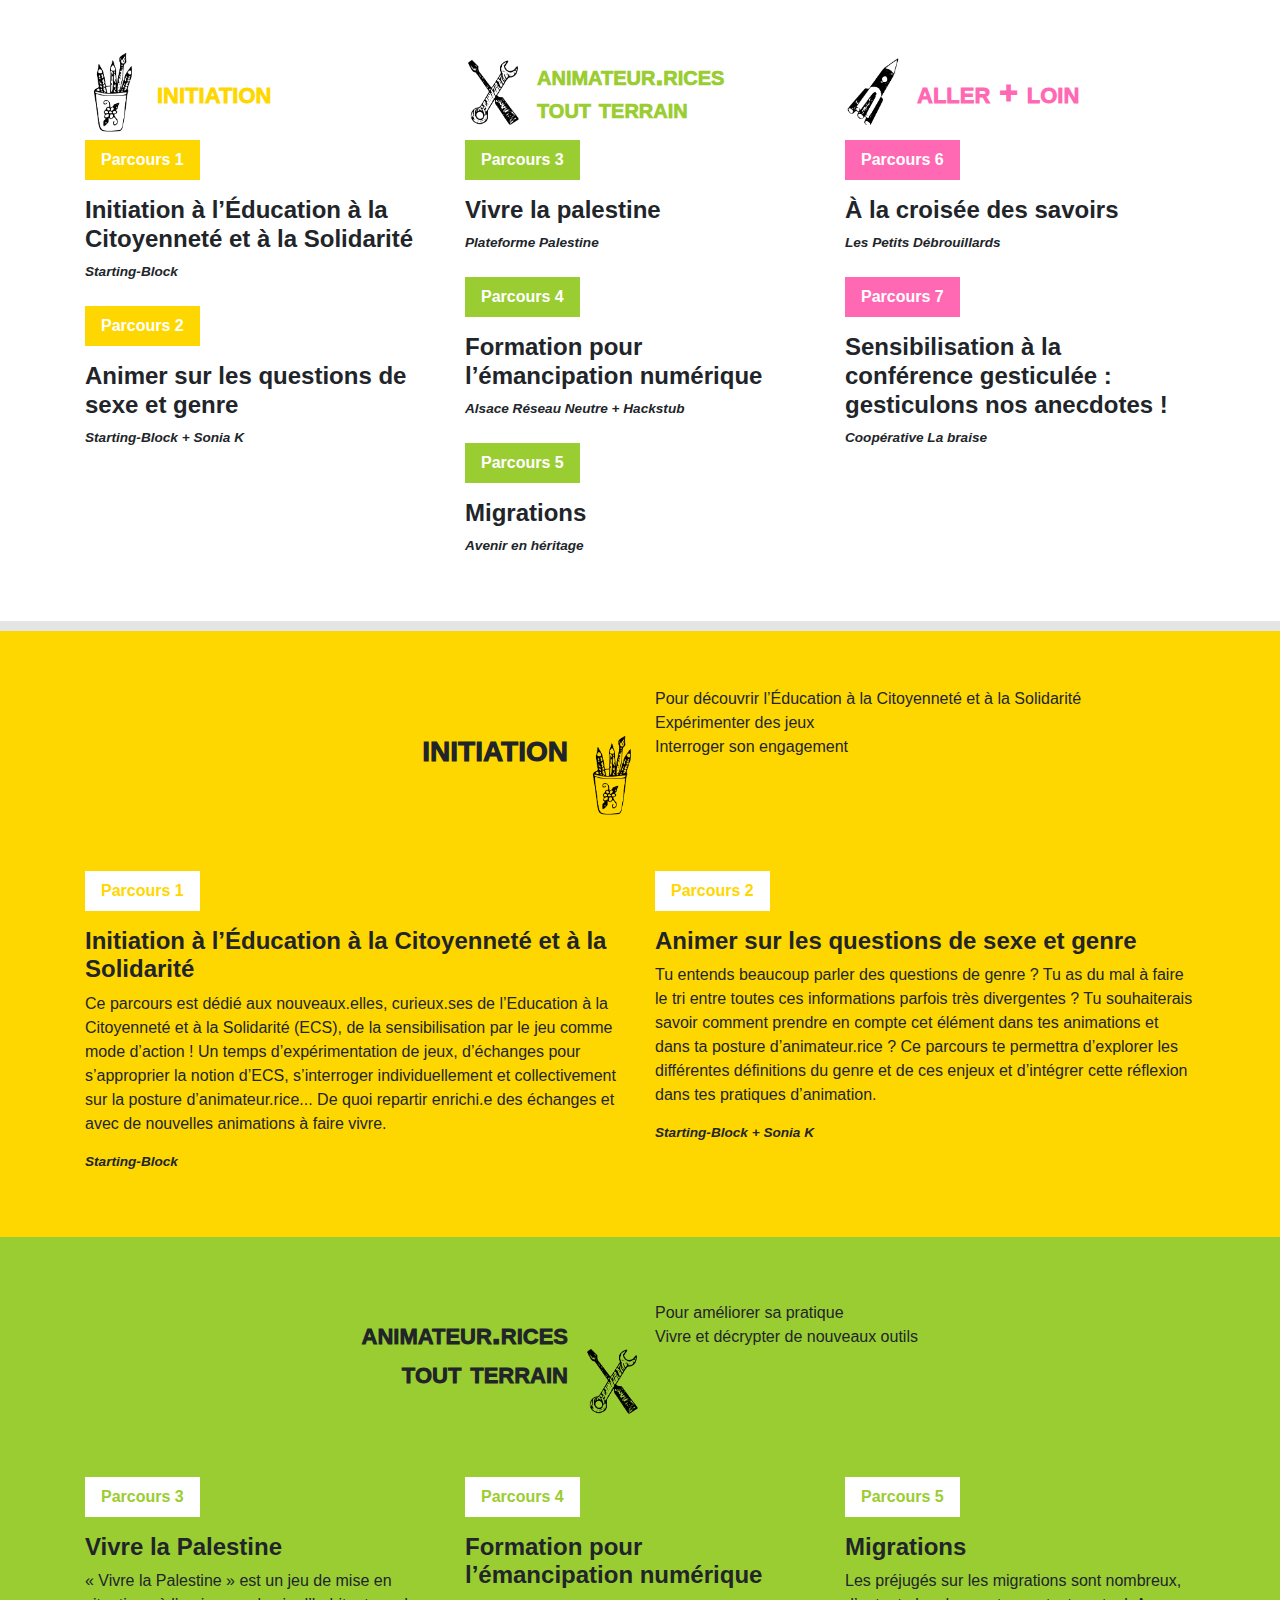
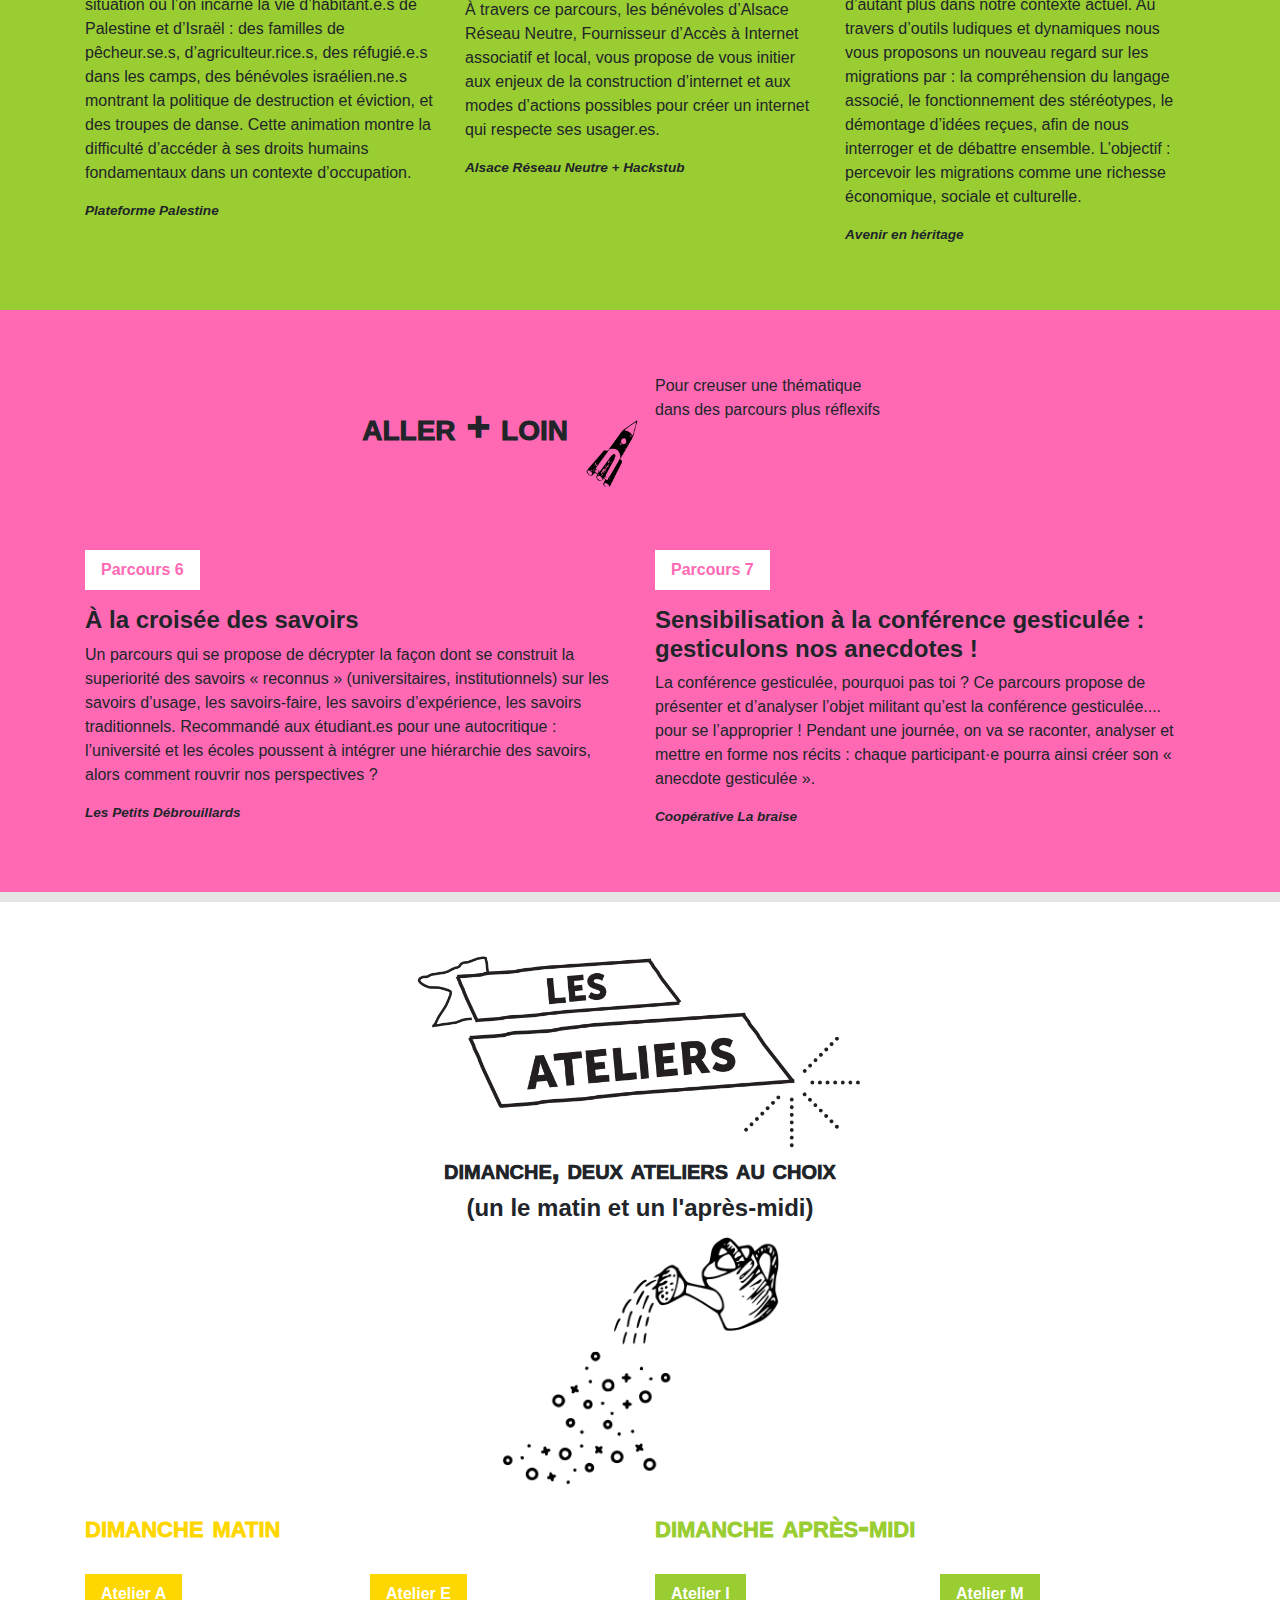
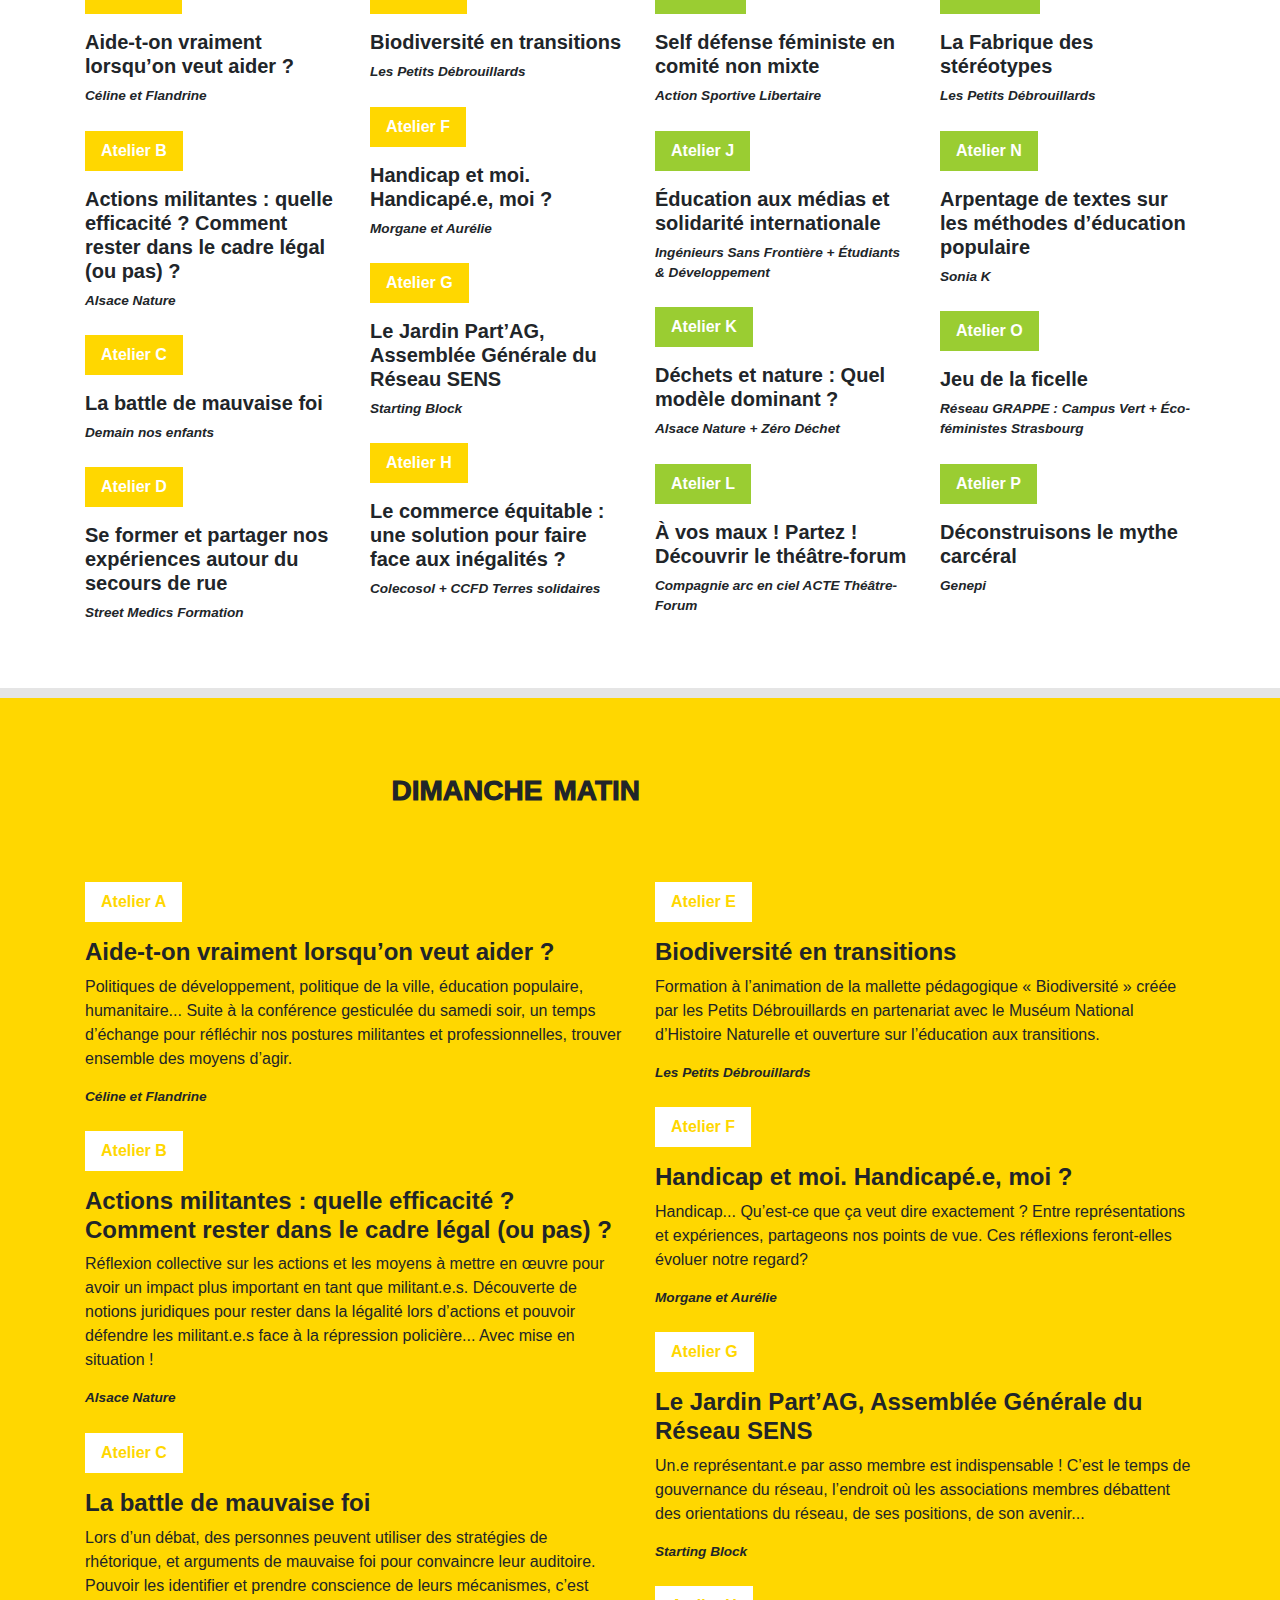
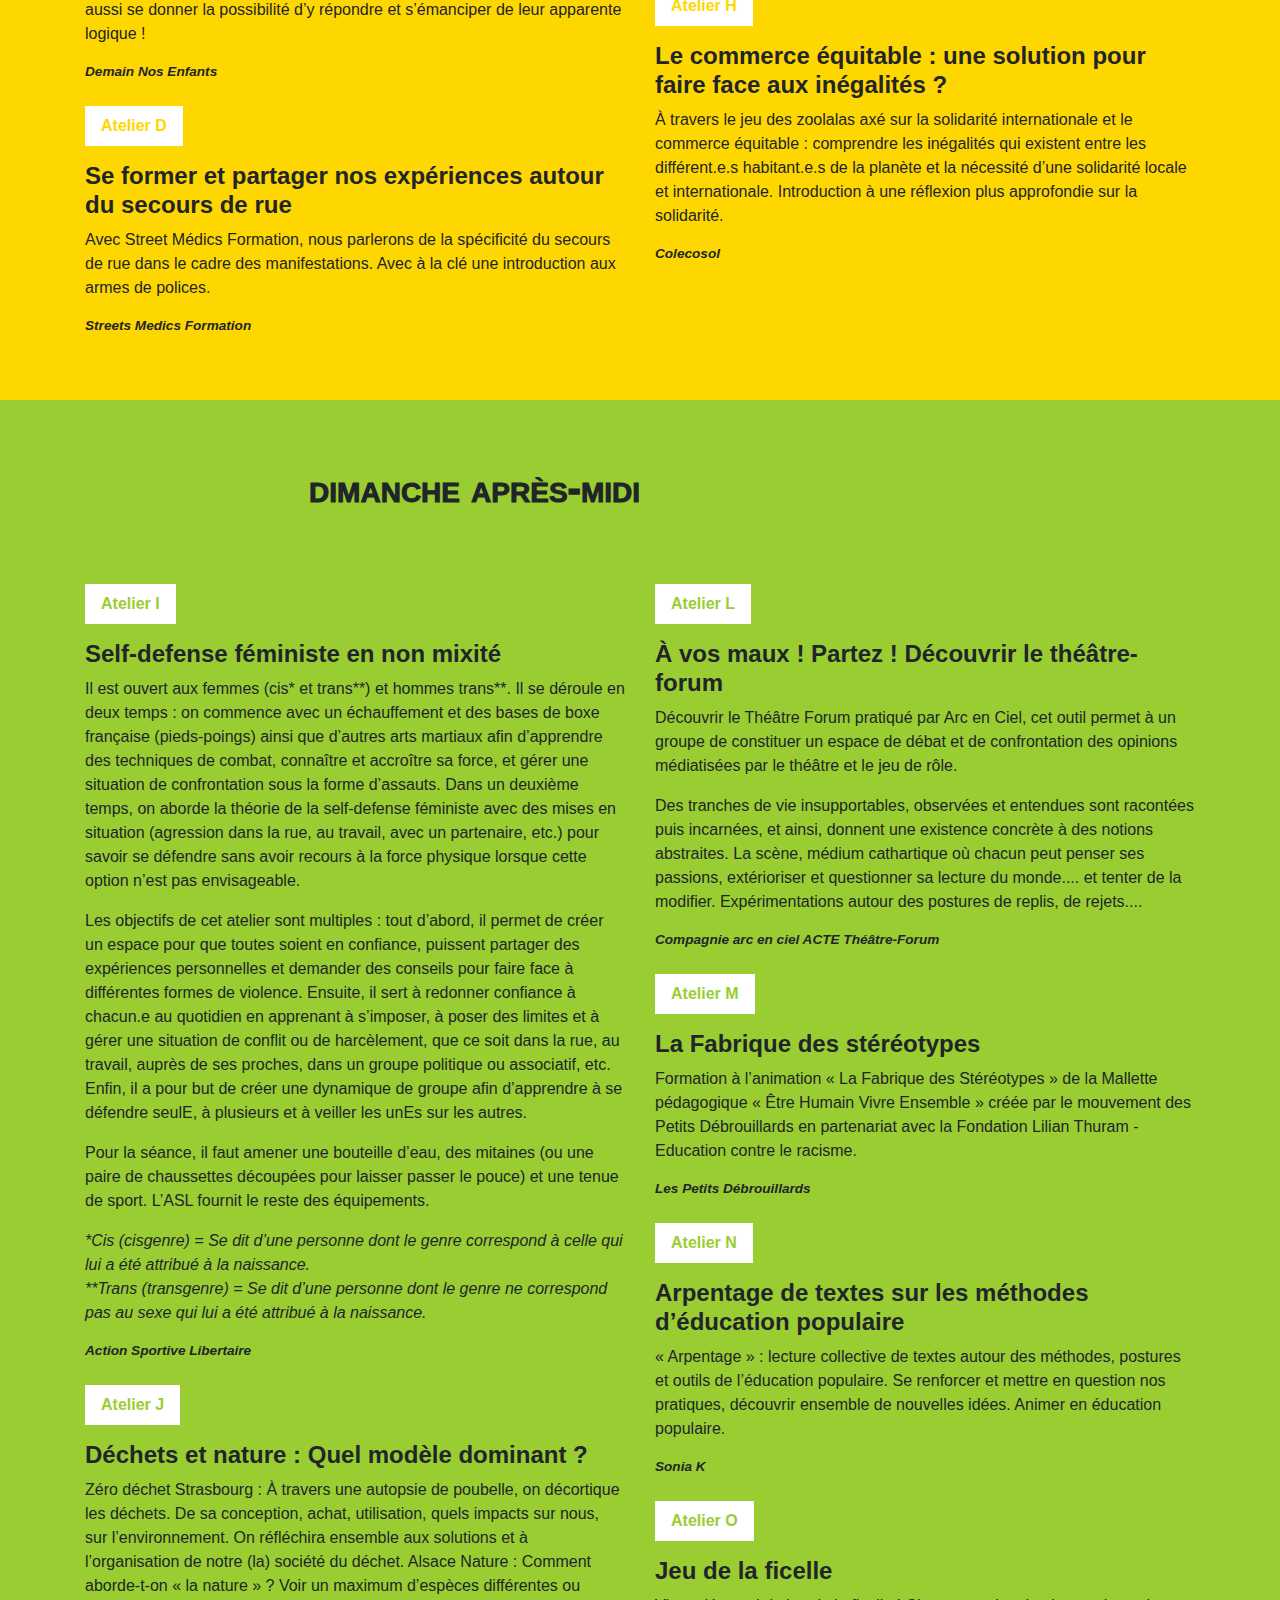
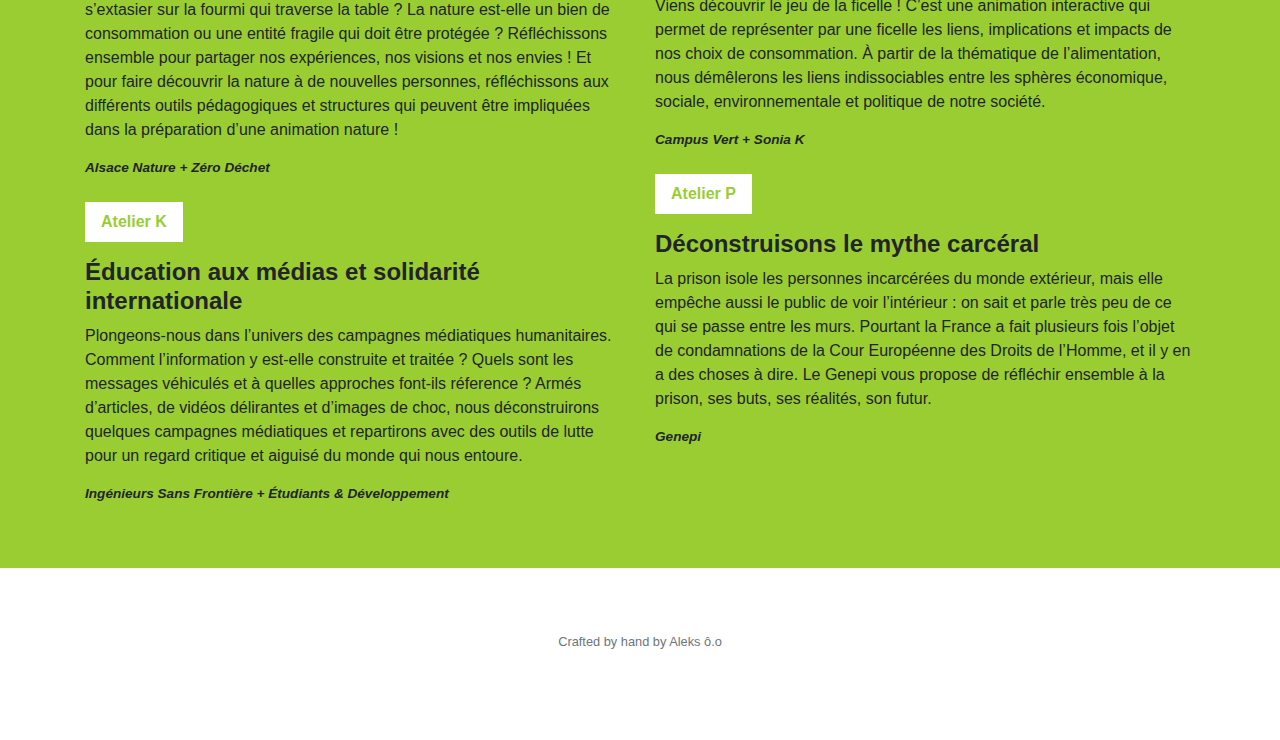
==== commit 5fb30df3: "Minor fixes" ====
--- a/programme.html
+++ b/programme.html
@@ -356,7 +356,7 @@
 intégrer une hiérarchie des savoirs, alors comment
 rouvrir nos perspectives ?
             </p>
-            <p class="event-author">ALes Petits Débrouillards</p>
+            <p class="event-author">Les Petits Débrouillards</p>
 		</div>
 
         <div class="col-xl-6">
--- a/assets/css/wef.css
+++ b/assets/css/wef.css
@@ -220,7 +220,7 @@
 }*/
 
 .event-title-img {
-    height: 5em;
+    height: 5rem;
     float: left;
     margin-right:1rem;
     display: table-cell;
@@ -259,6 +259,11 @@
   margin: 0;
 }
 
+hr.greendots {
+  border: none;
+  border-top: 5px greenyellow dotted;
+  padding-bottom: 1em;
+}
 
 
 
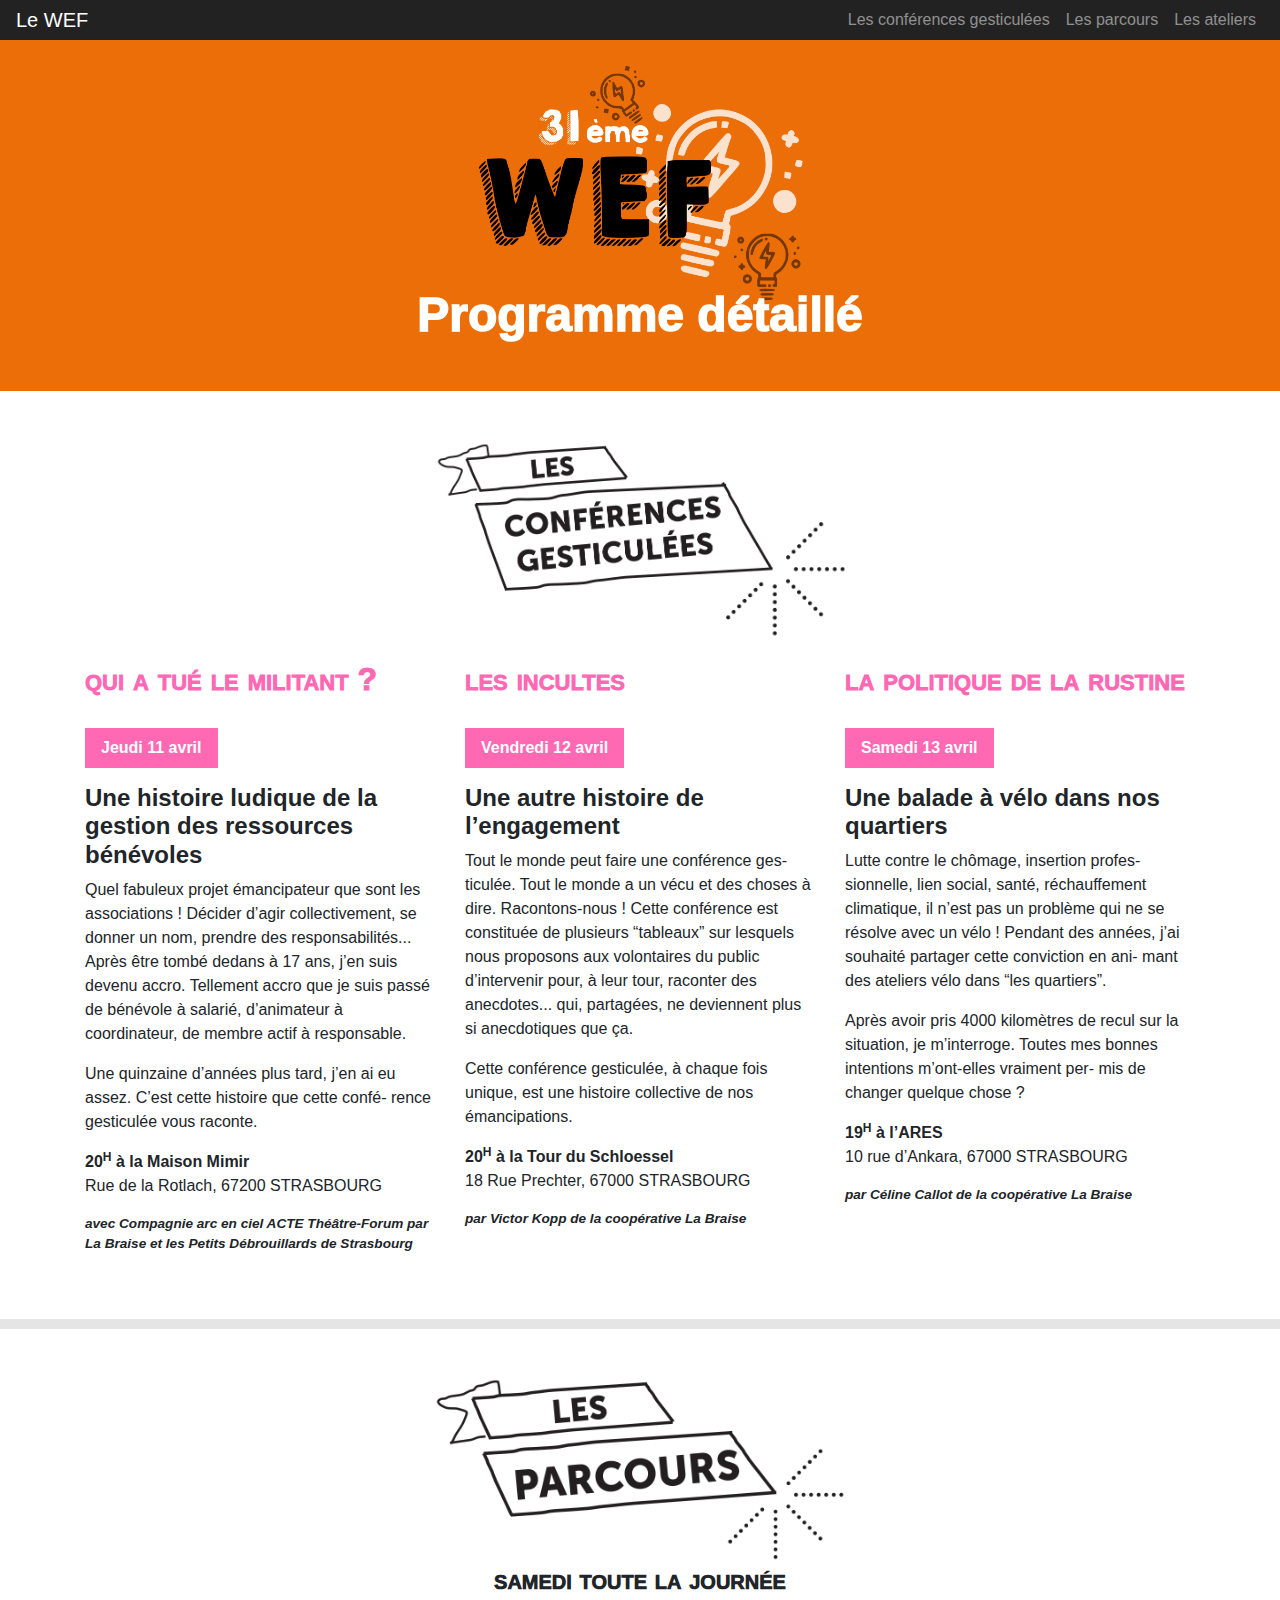
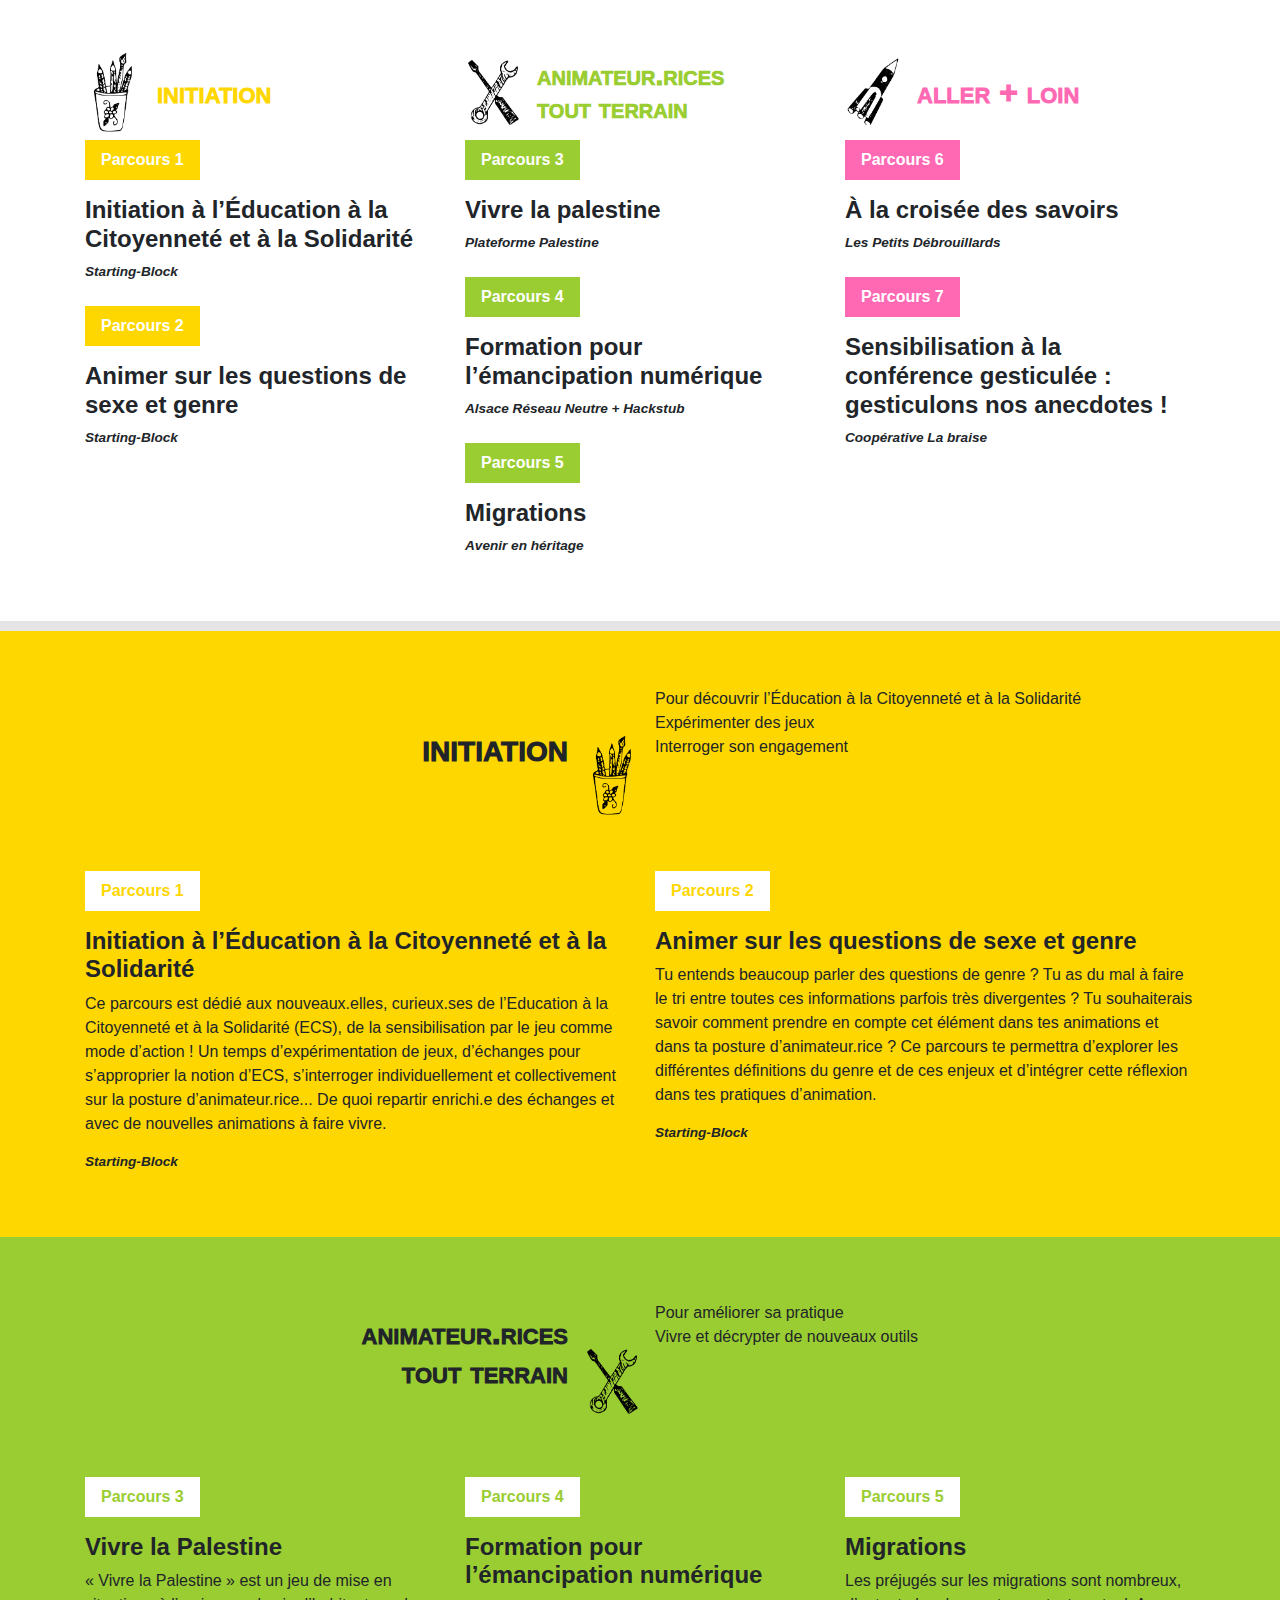
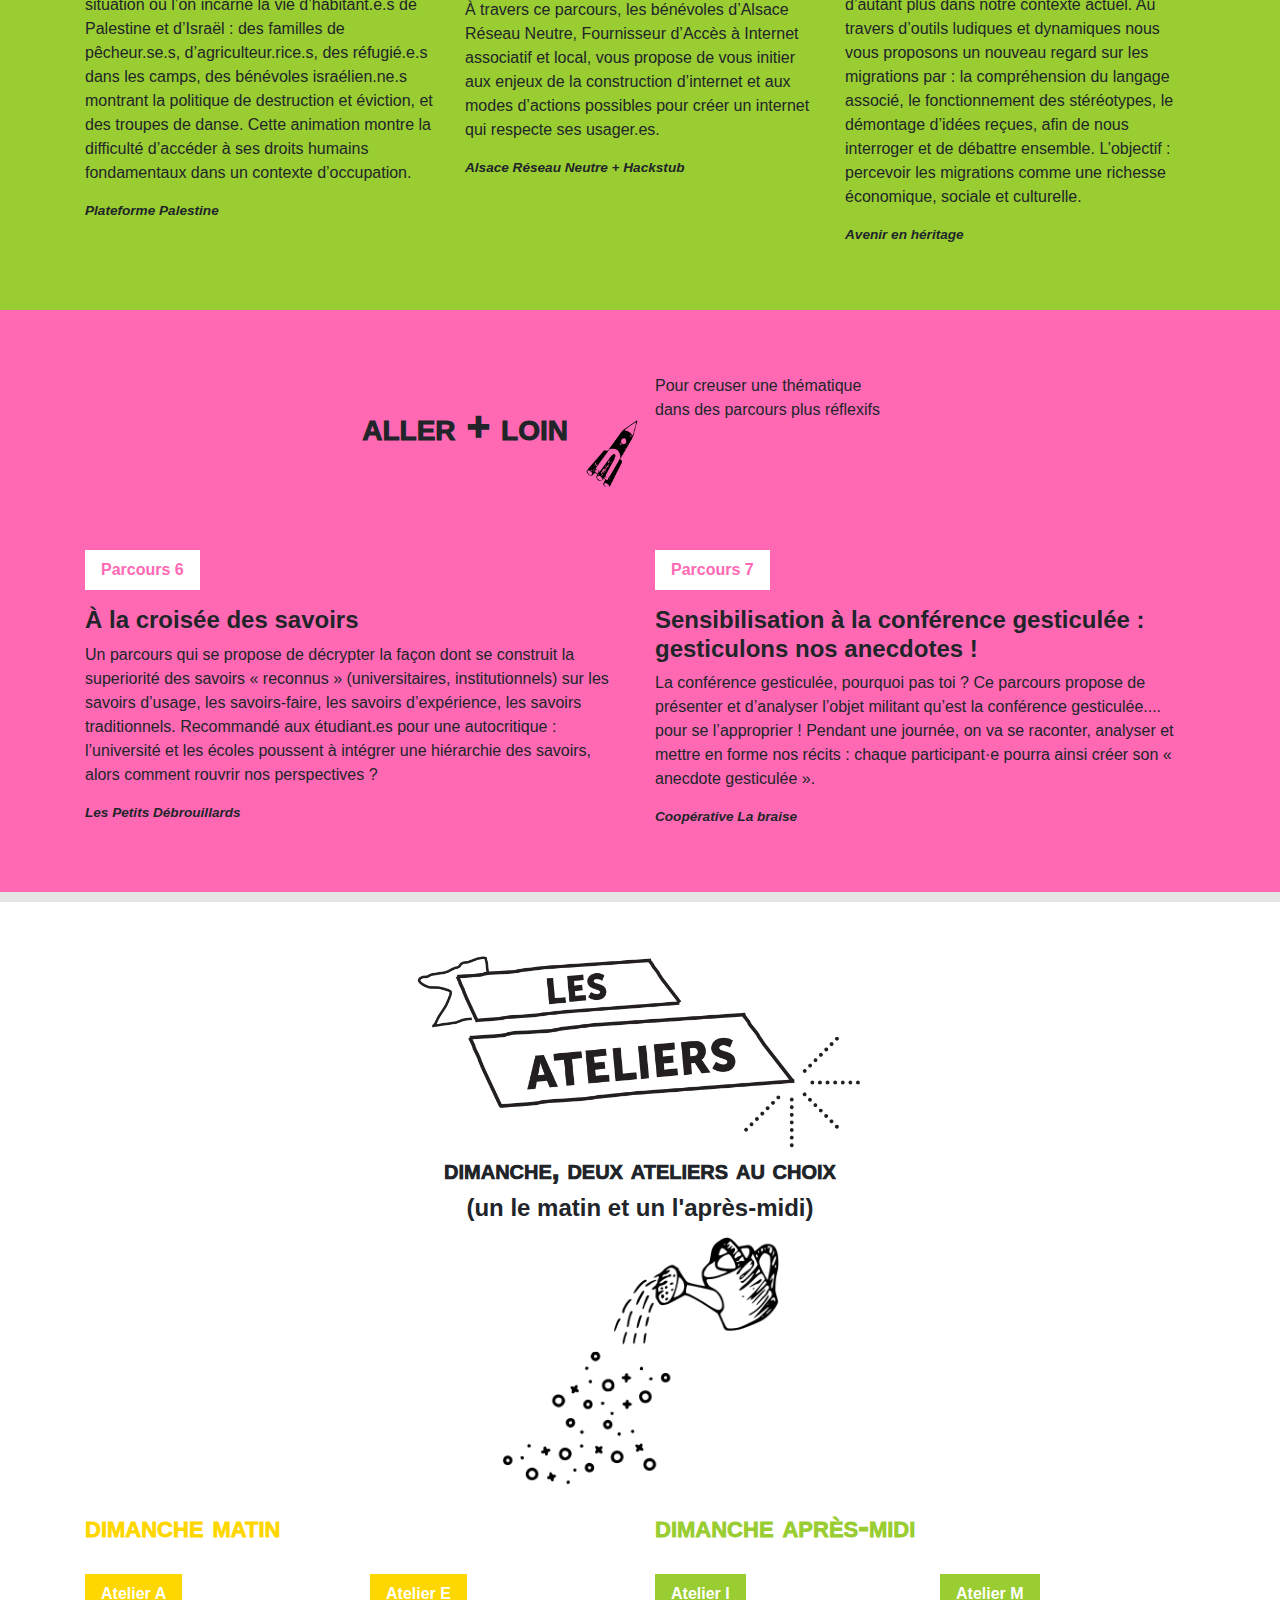
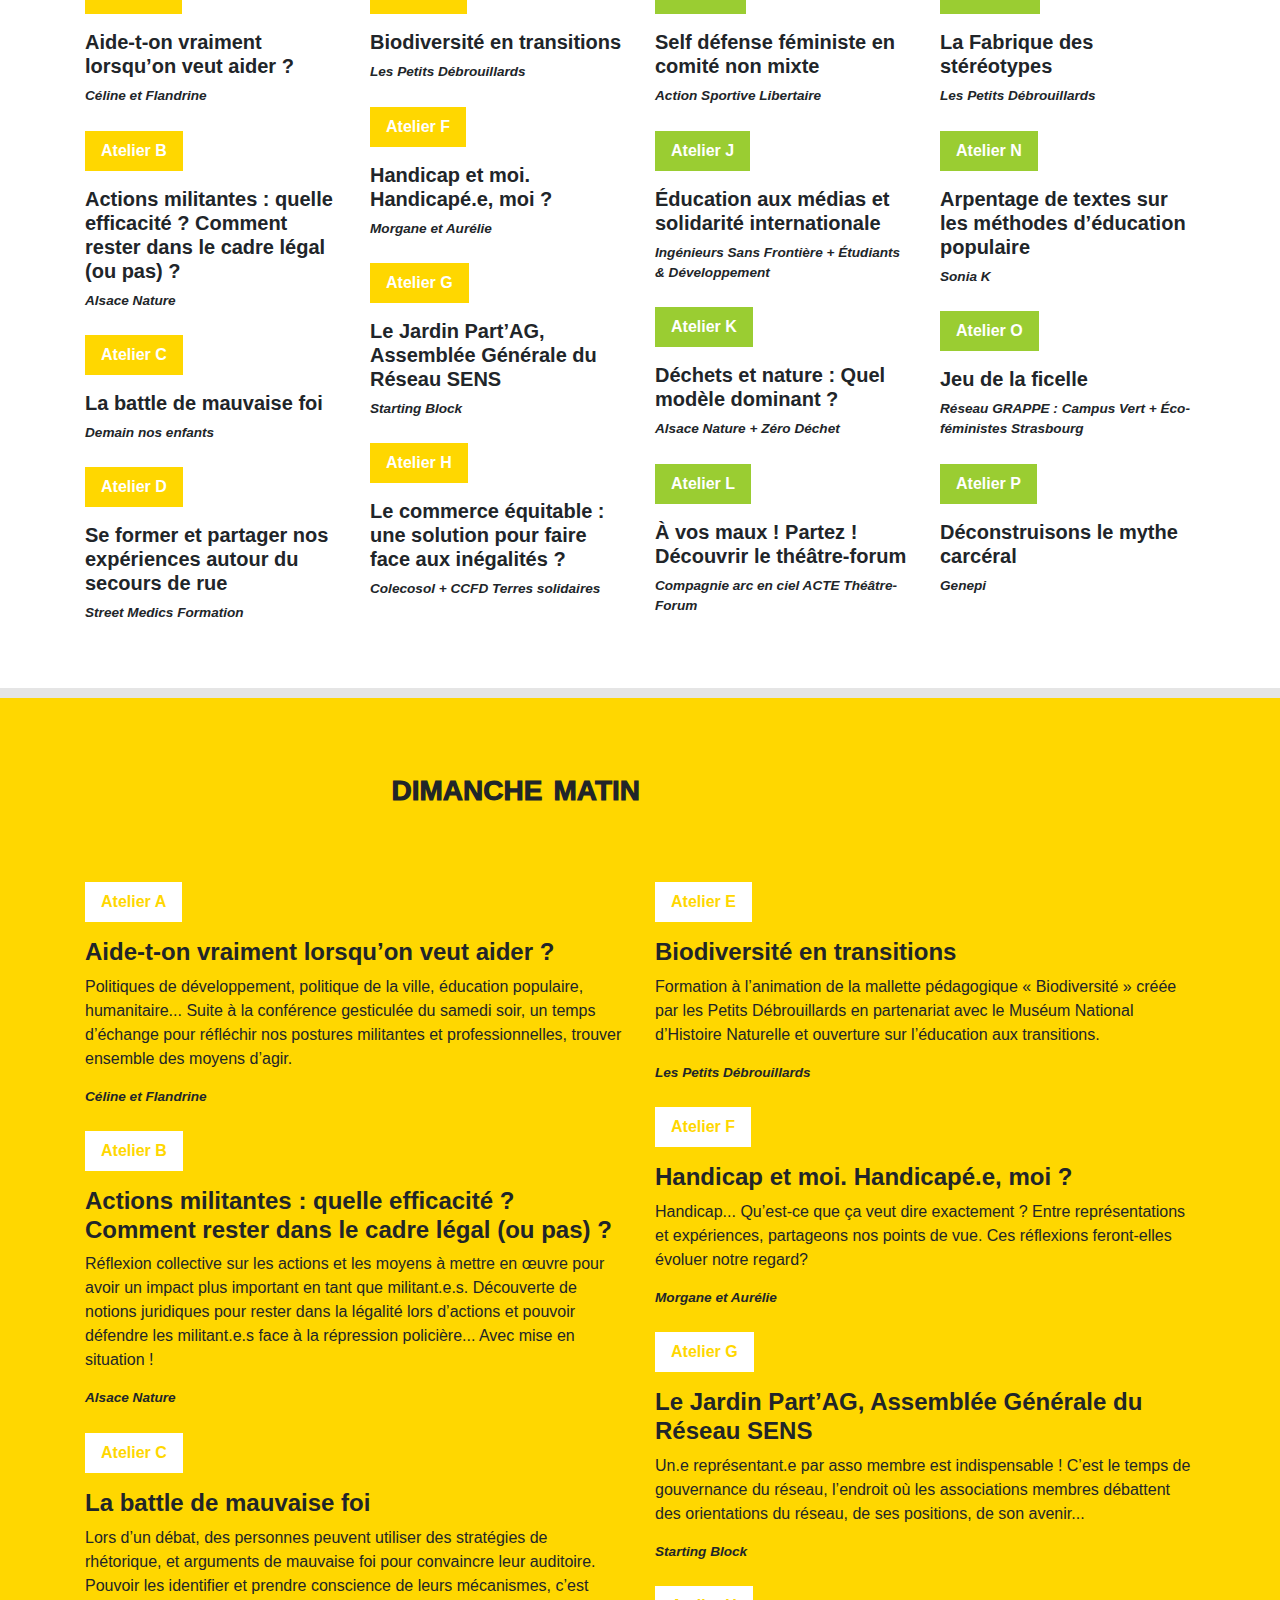
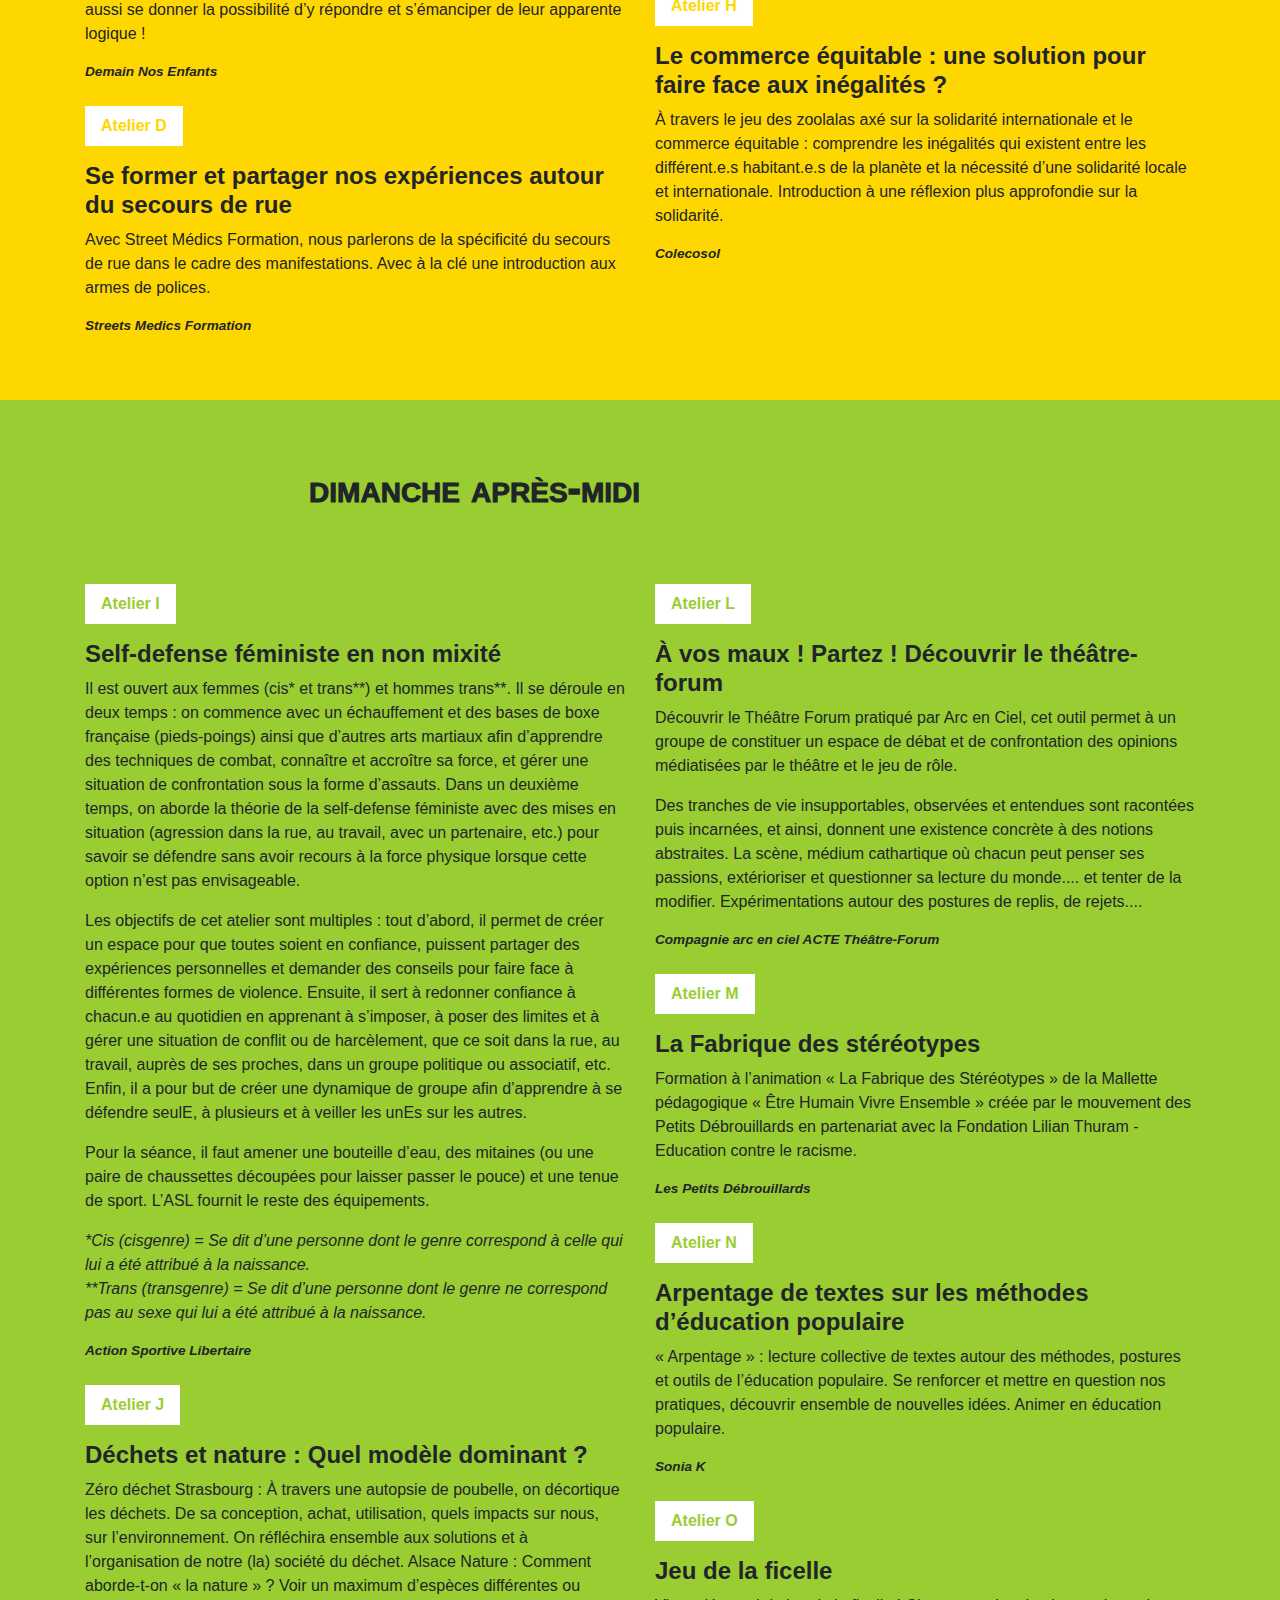
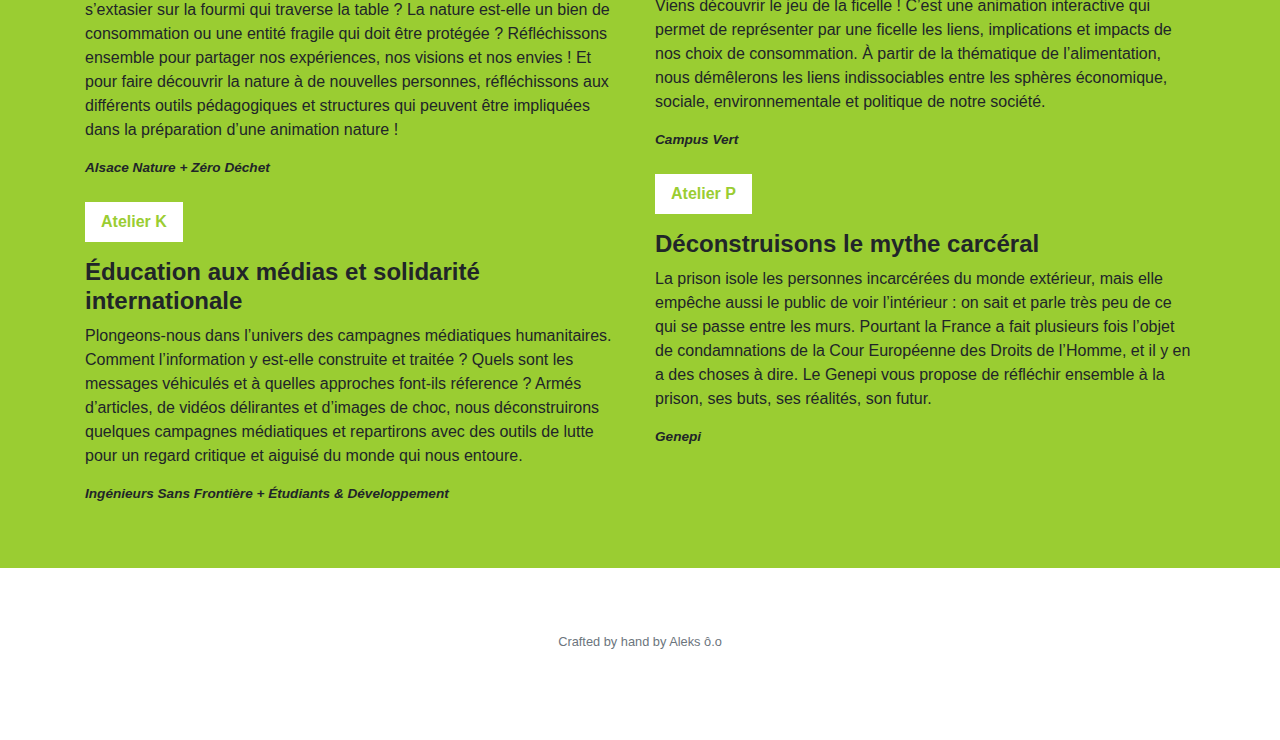
==== commit 03d389f4: "Smol fixes" ====
--- a/programme.html
+++ b/programme.html
@@ -81,7 +81,7 @@
 assez. C’est cette histoire que cette confé-
 rence gesticulée vous raconte.
             </p>
-            <p class="event-coordinates">20<sup>H</sup> à la Tour du Schloessel</p>
+            <p class="event-coordinates">20<sup>H</sup> à la Maison Mimir</p>
             <p class="event-address">Rue de la Rotlach, 67200 STRASBOURG</p>
             <p class="event-author">avec Compagnie arc en ciel ACTE Théâtre-Forum par
             La Braise et les Petits Débrouillards de Strasbourg</p>
@@ -104,7 +104,7 @@
 unique, est une histoire collective de nos
 émancipations.
             </p>
-            <p class="event-coordinates">20<sup>H</sup> à la Maison Mimir</p>
+            <p class="event-coordinates">20<sup>H</sup> à la Tour du Schloessel</p>
             <p class="event-address">18 Rue Prechter, 67000 STRASBOURG</p>
             <p class="event-author">par Victor Kopp de la coopérative La Braise</p>
 		</div>
@@ -156,7 +156,7 @@
 
             <span class="event-box bg-gold white">Parcours 2</span>
             <h4 class="event-subtitle">Animer sur les questions de sexe et genre</h4>
-            <p class="event-author">Starting-Block + Sonia K</p>
+            <p class="event-author">Starting-Block</p>
         </div>
 
         <div class="col-xl-4">
@@ -241,7 +241,7 @@
 de ces enjeux et d’intégrer cette réflexion dans tes
 pratiques d’animation.
             </p>
-            <p class="event-author">Starting-Block + Sonia K</p>
+            <p class="event-author">Starting-Block</p>
 		</div>
 	  </div>
 
@@ -752,7 +752,7 @@
 les sphères économique, sociale, environnementale et politique de
 notre société.
             </p>
-            <p class="event-author">Campus Vert + Sonia K</p>
+            <p class="event-author">Campus Vert</p>
 
             <span class="event-box bg-white green">Atelier P</span>
             <h4 class="event-subtitle">Déconstruisons le mythe carcéral</h4>
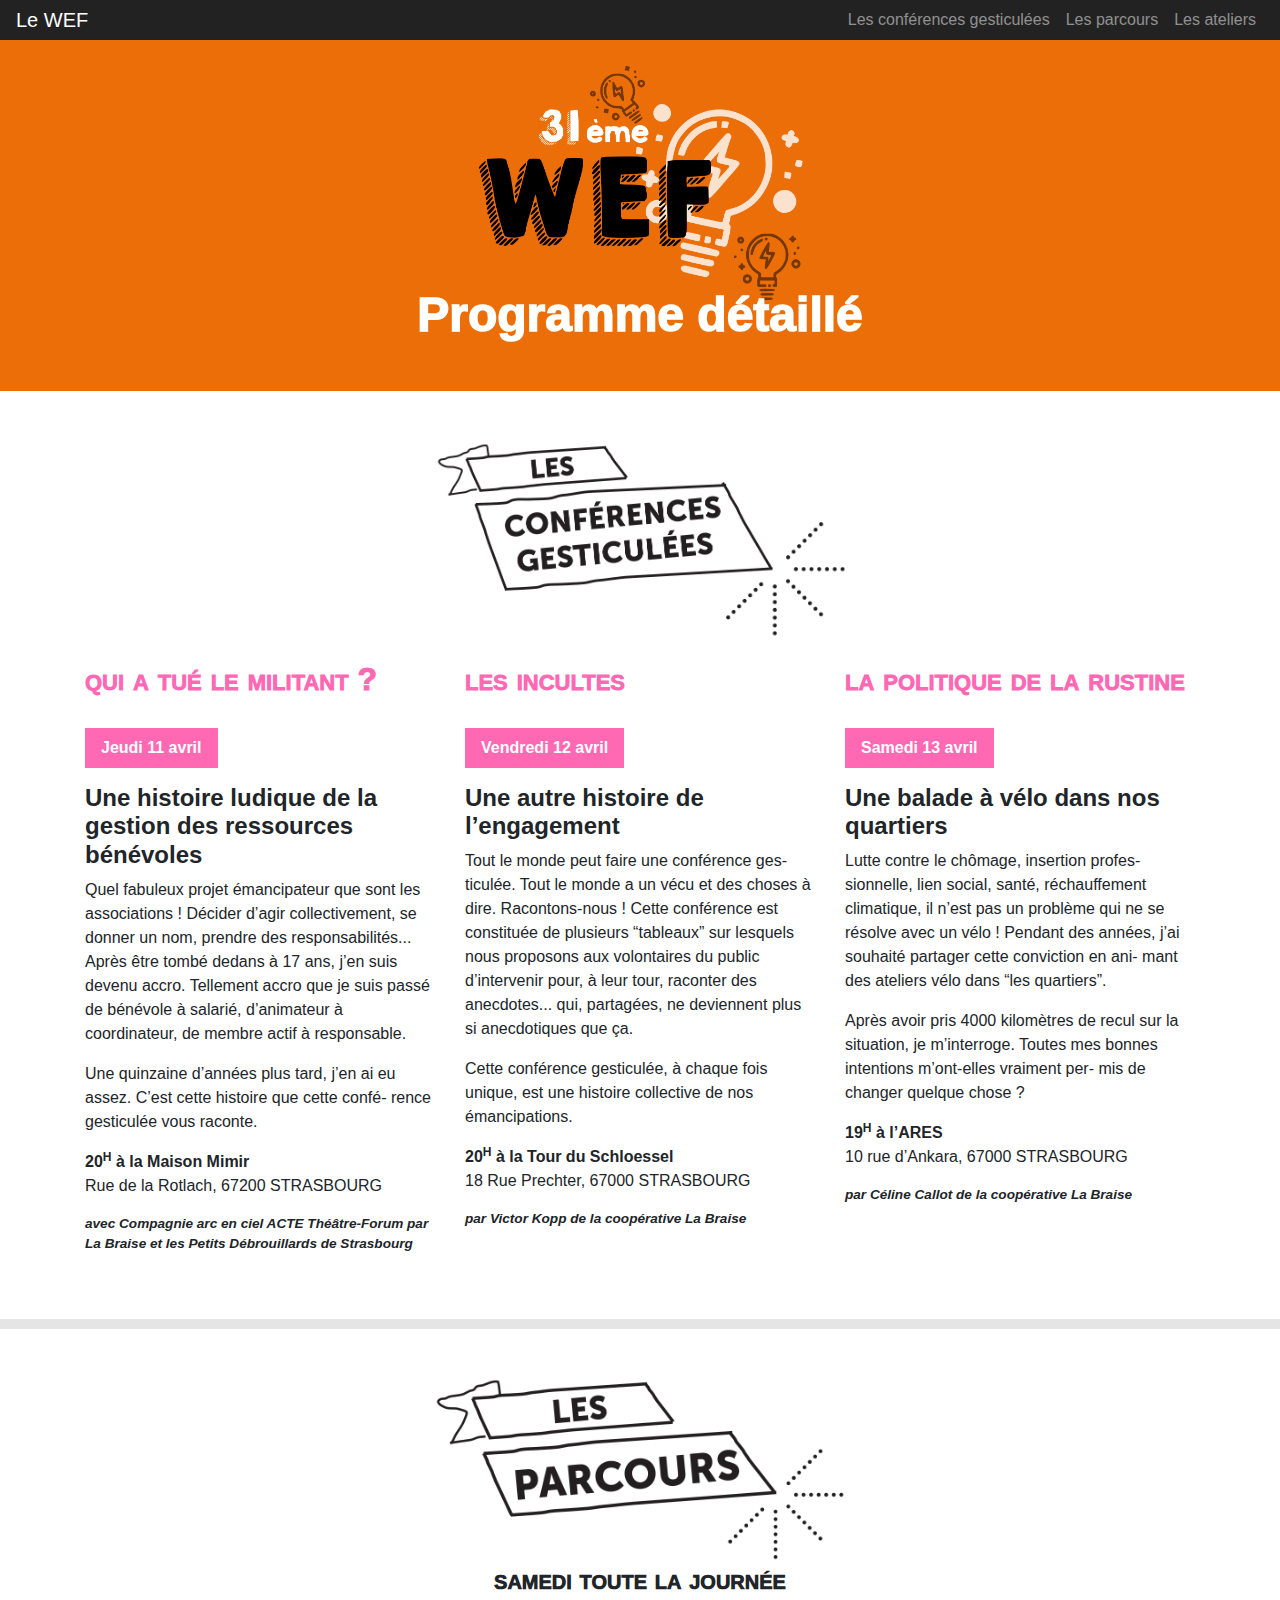
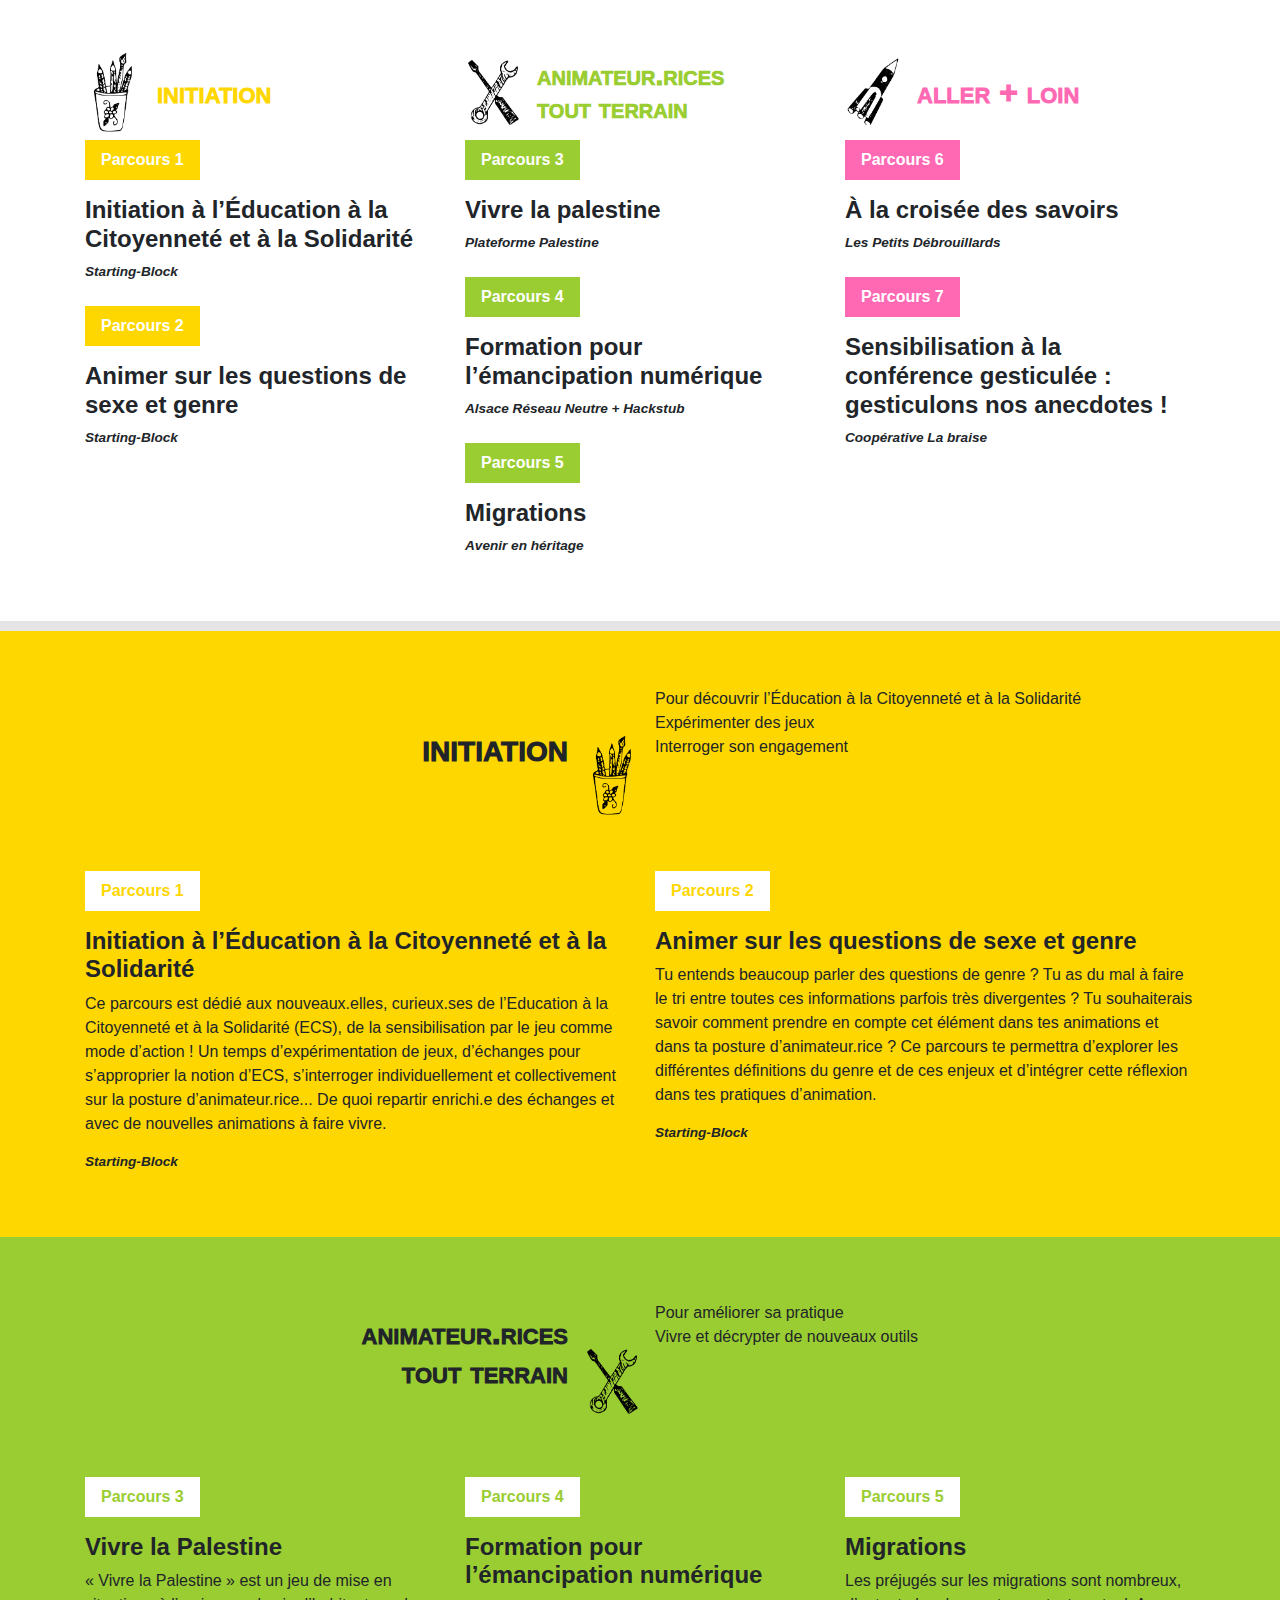
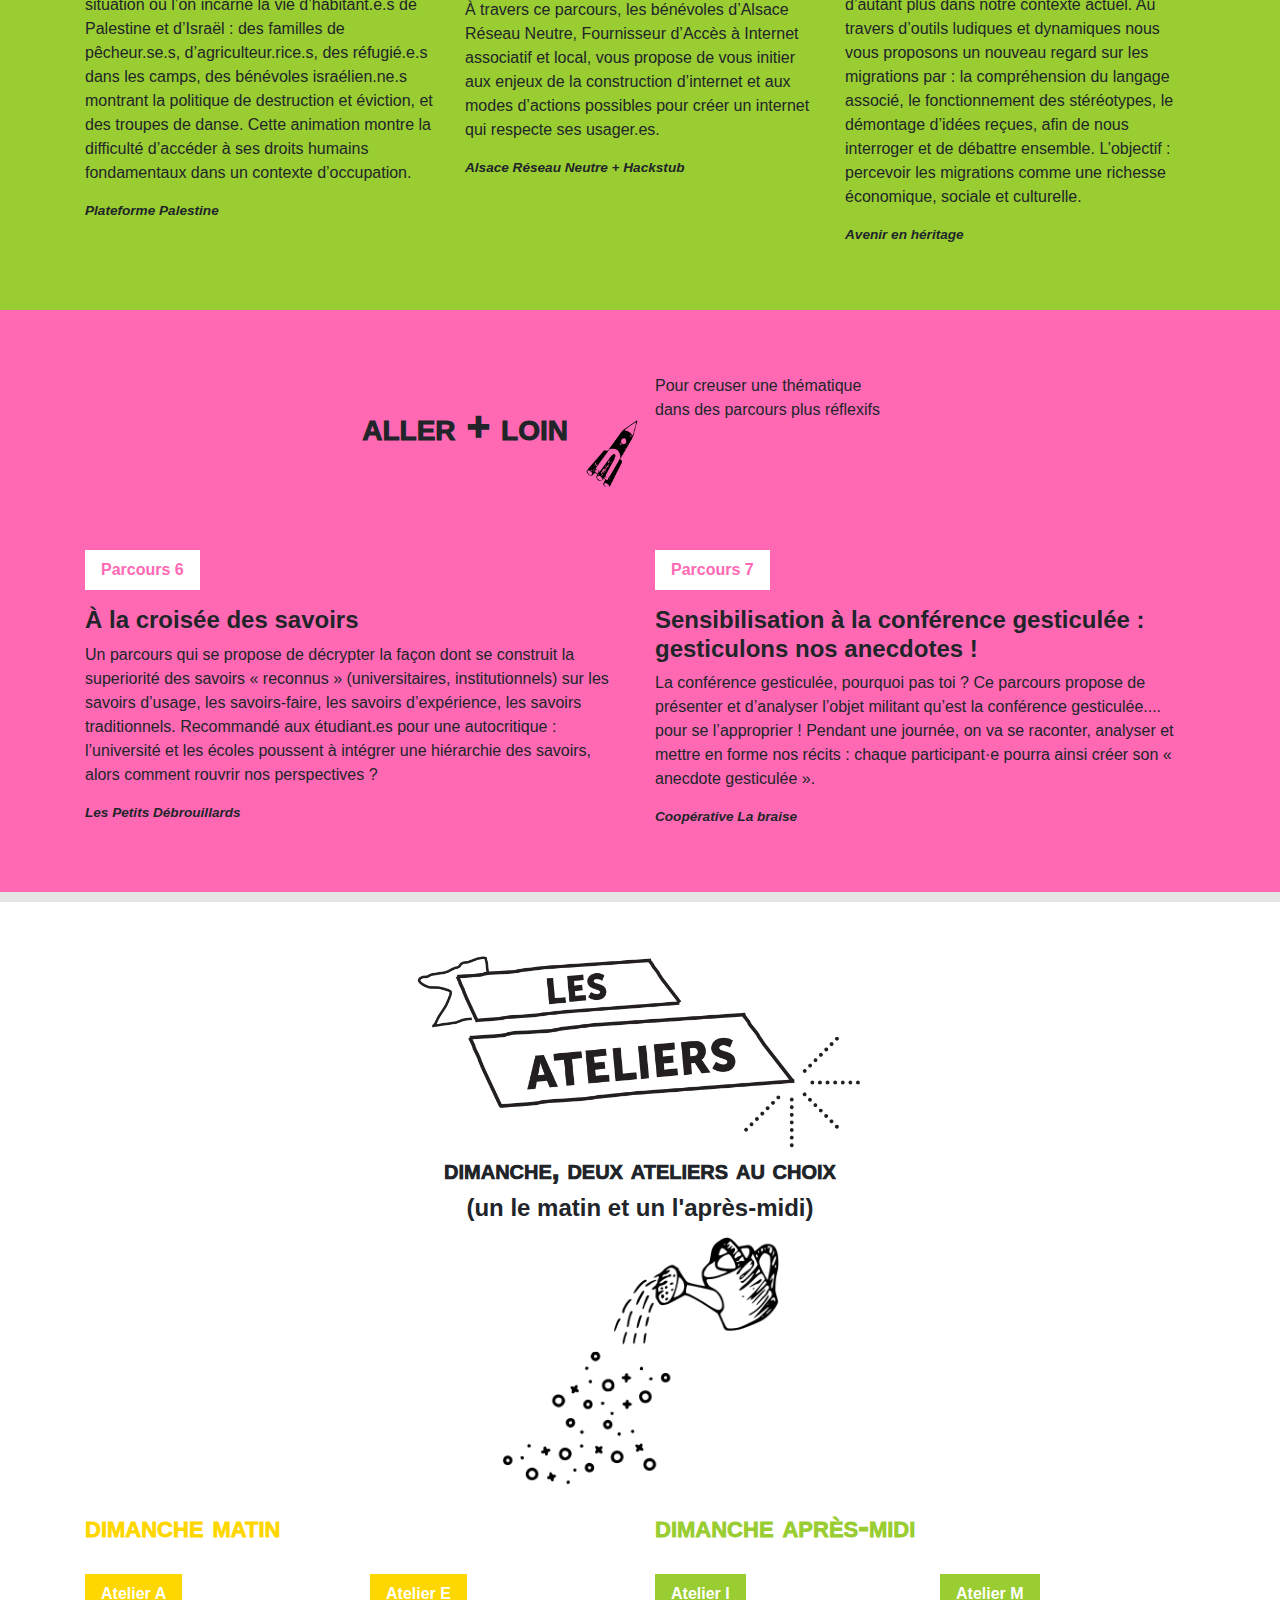
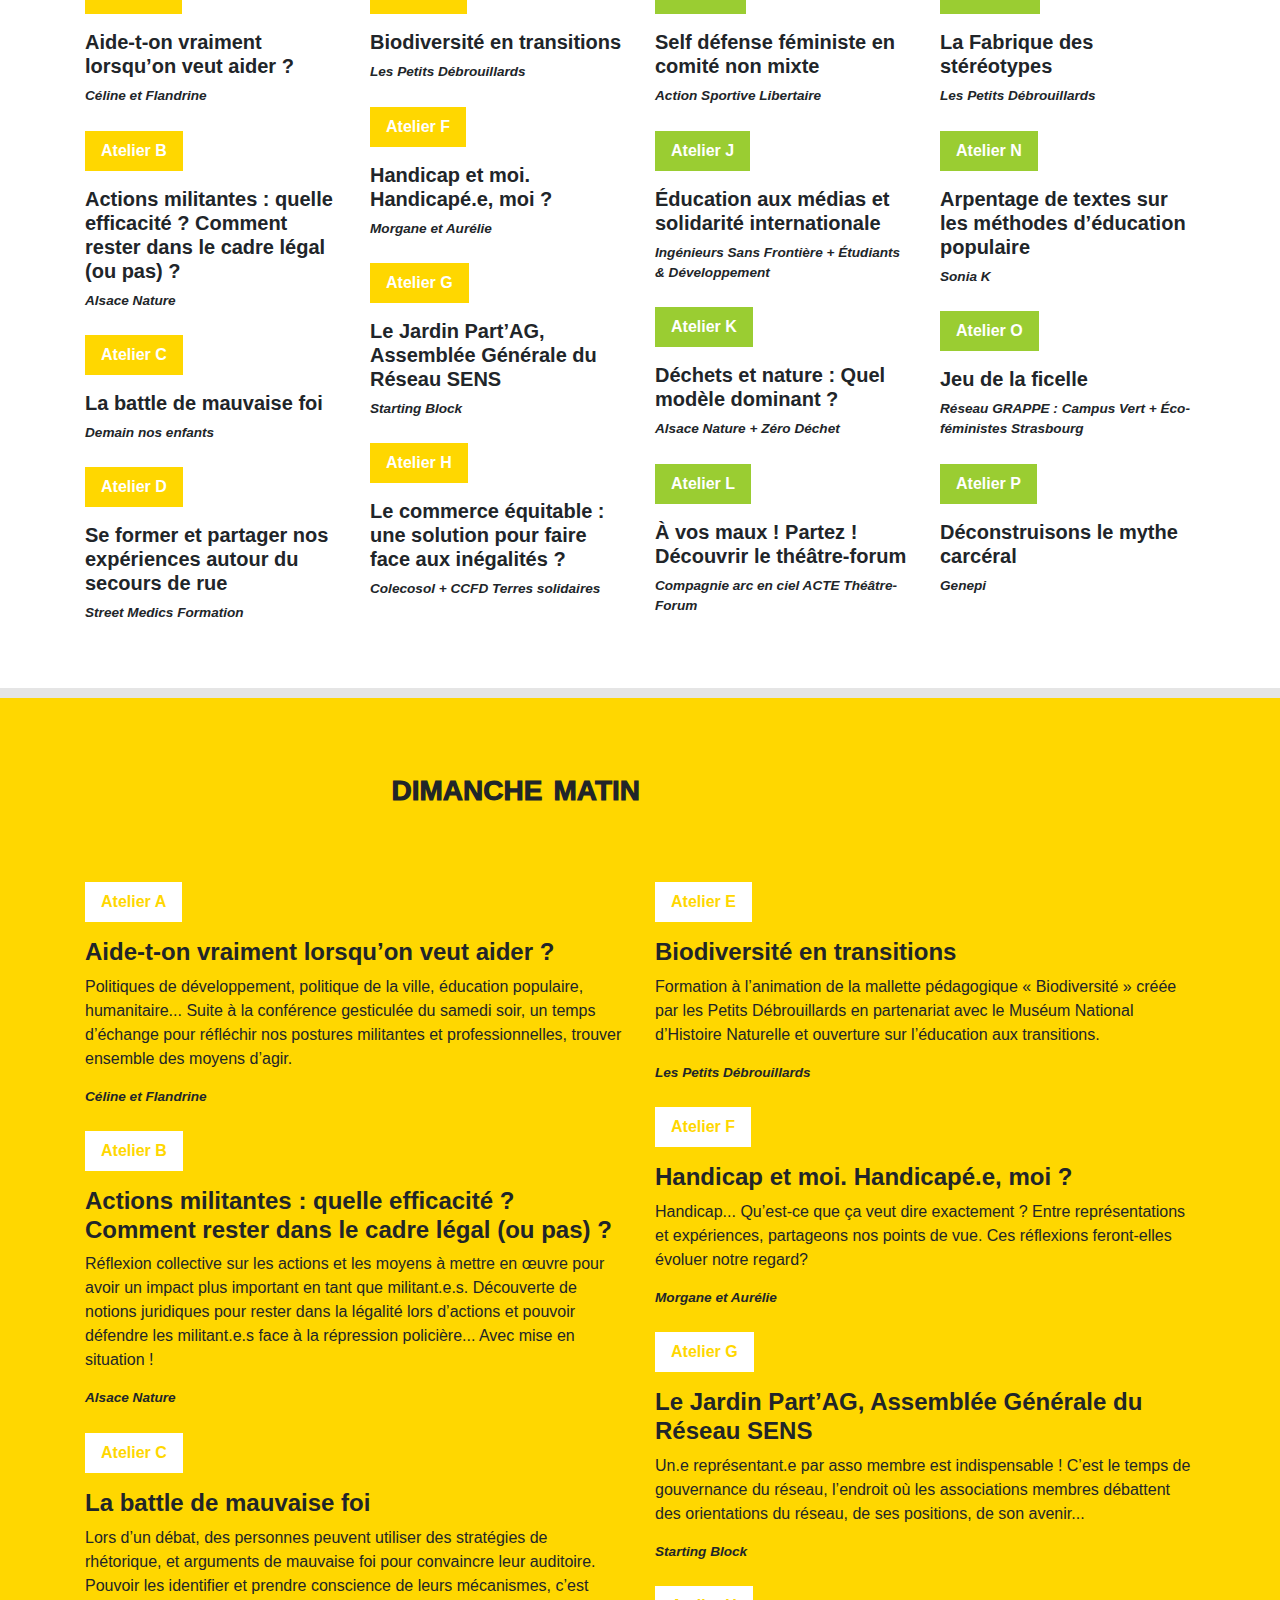
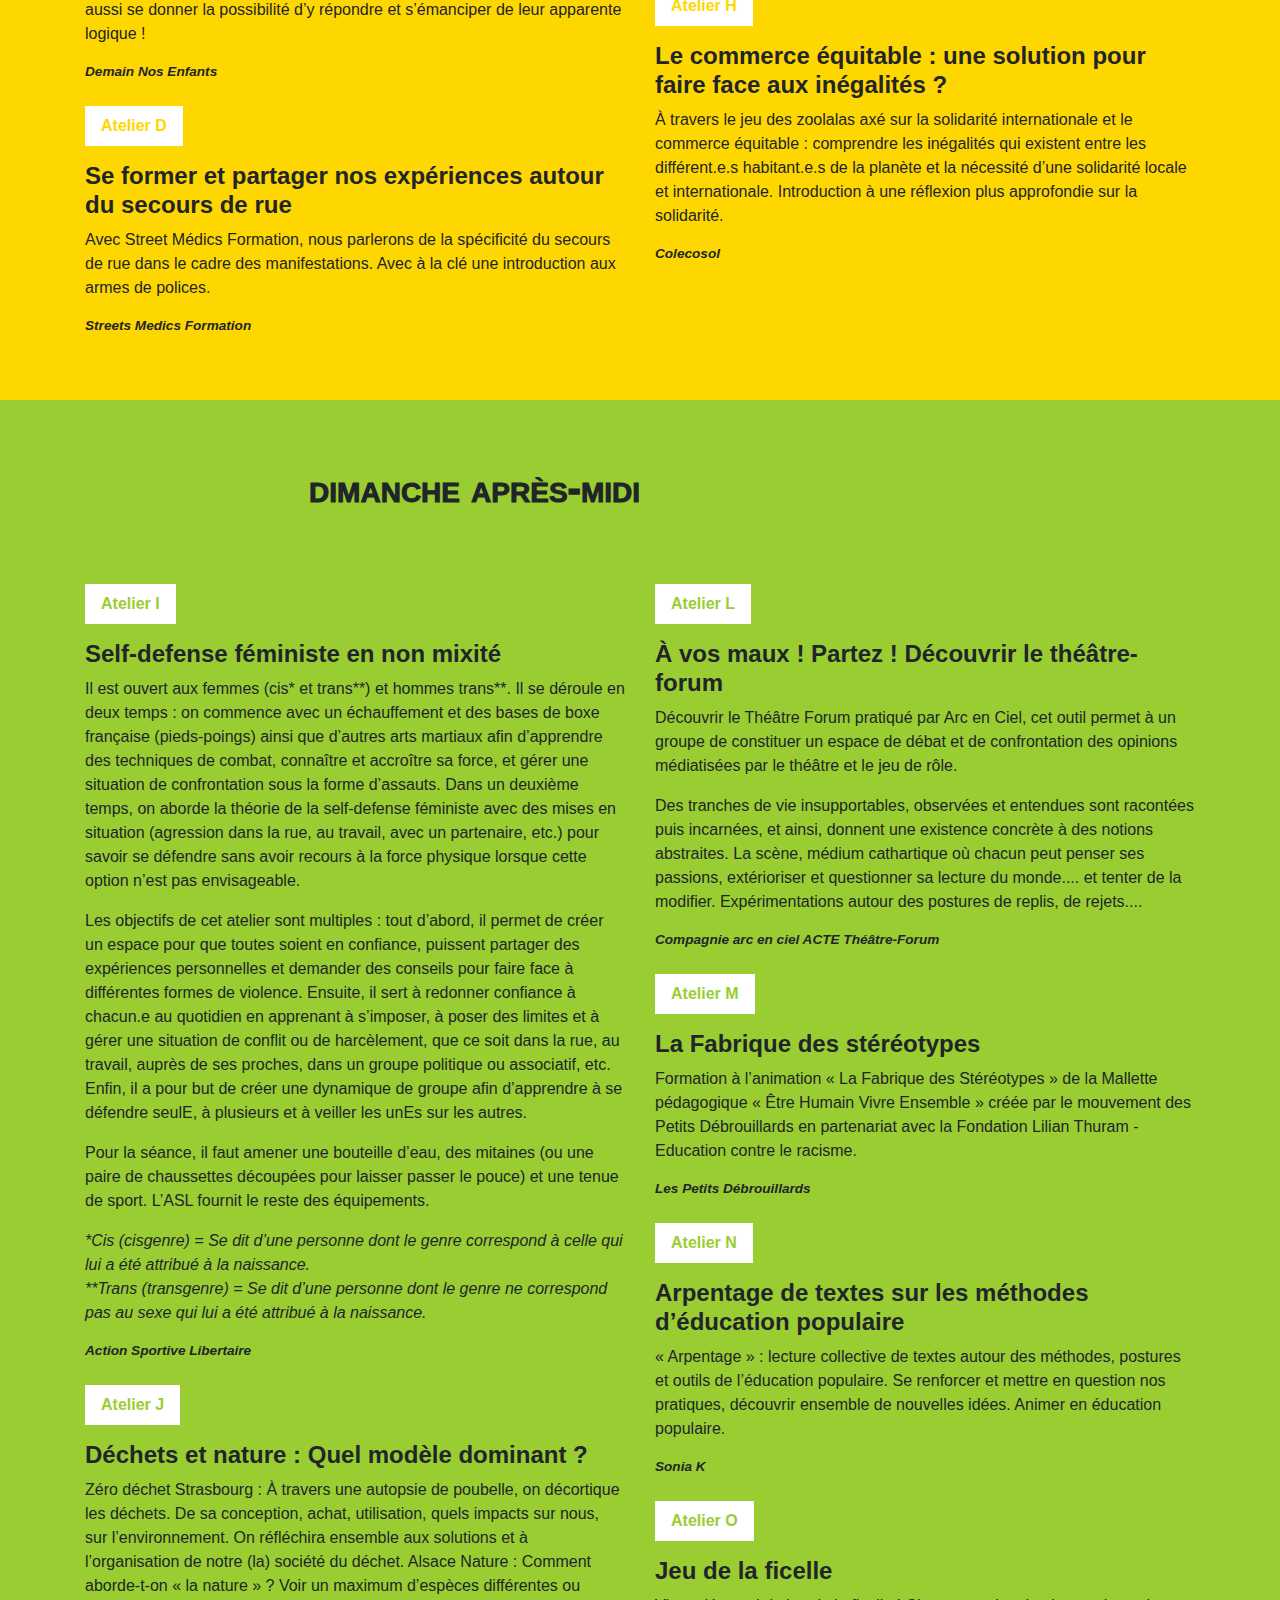
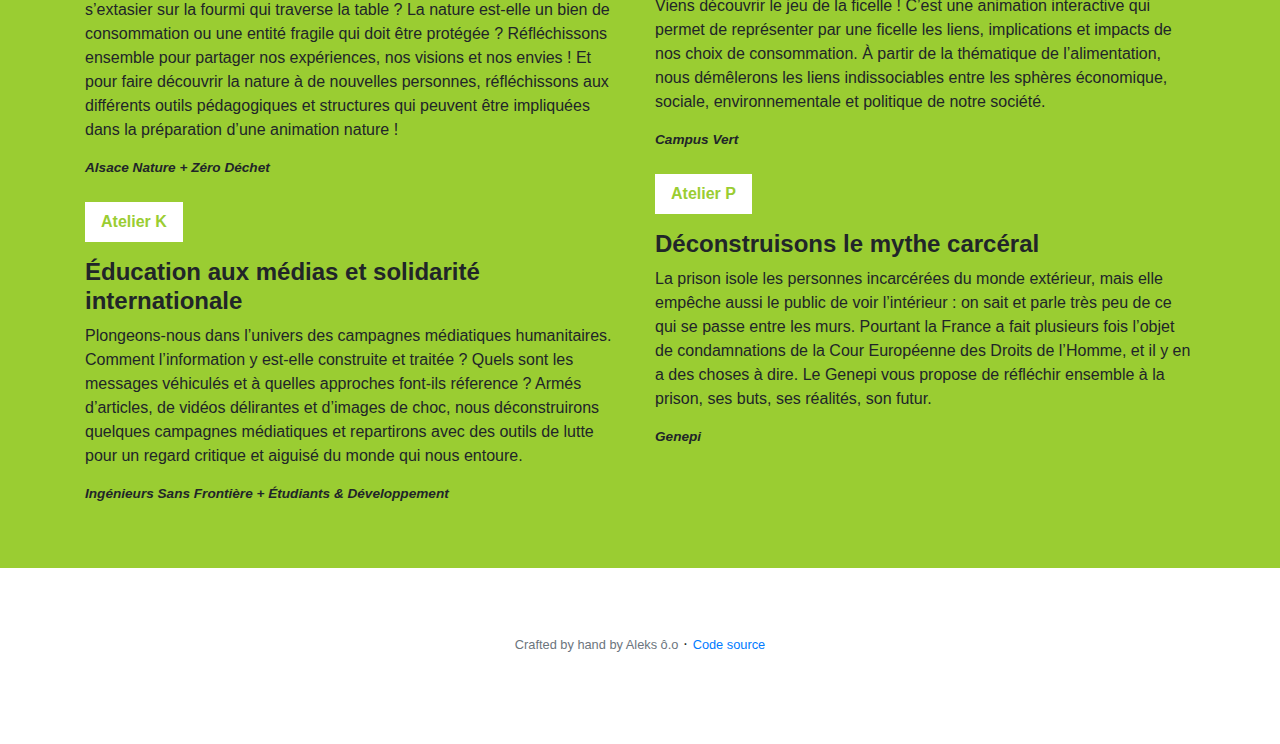
==== commit 8dc0efed: "Misc fixes, update footer" ====
--- a/programme.html
+++ b/programme.html
@@ -782,7 +782,9 @@
     <div class="container">
       <div class="row">
         <div class="col-lg-12 h-100 text-center my-auto">
-          <p class="text-muted small mb-4 mb-lg-0">Crafted by hand by Aleks ô.o</p>
+          <span class="text-muted small mb-4 mb-lg-0">Crafted by hand by Aleks ô.o</span>
+          ·
+          <a href="https://github.com/alexAubin/website-wef" class="small">Code source</a>
         </div>
         <div class="col-lg-6 h-100 text-center text-lg-right my-auto">
           <ul class="list-inline mb-0">
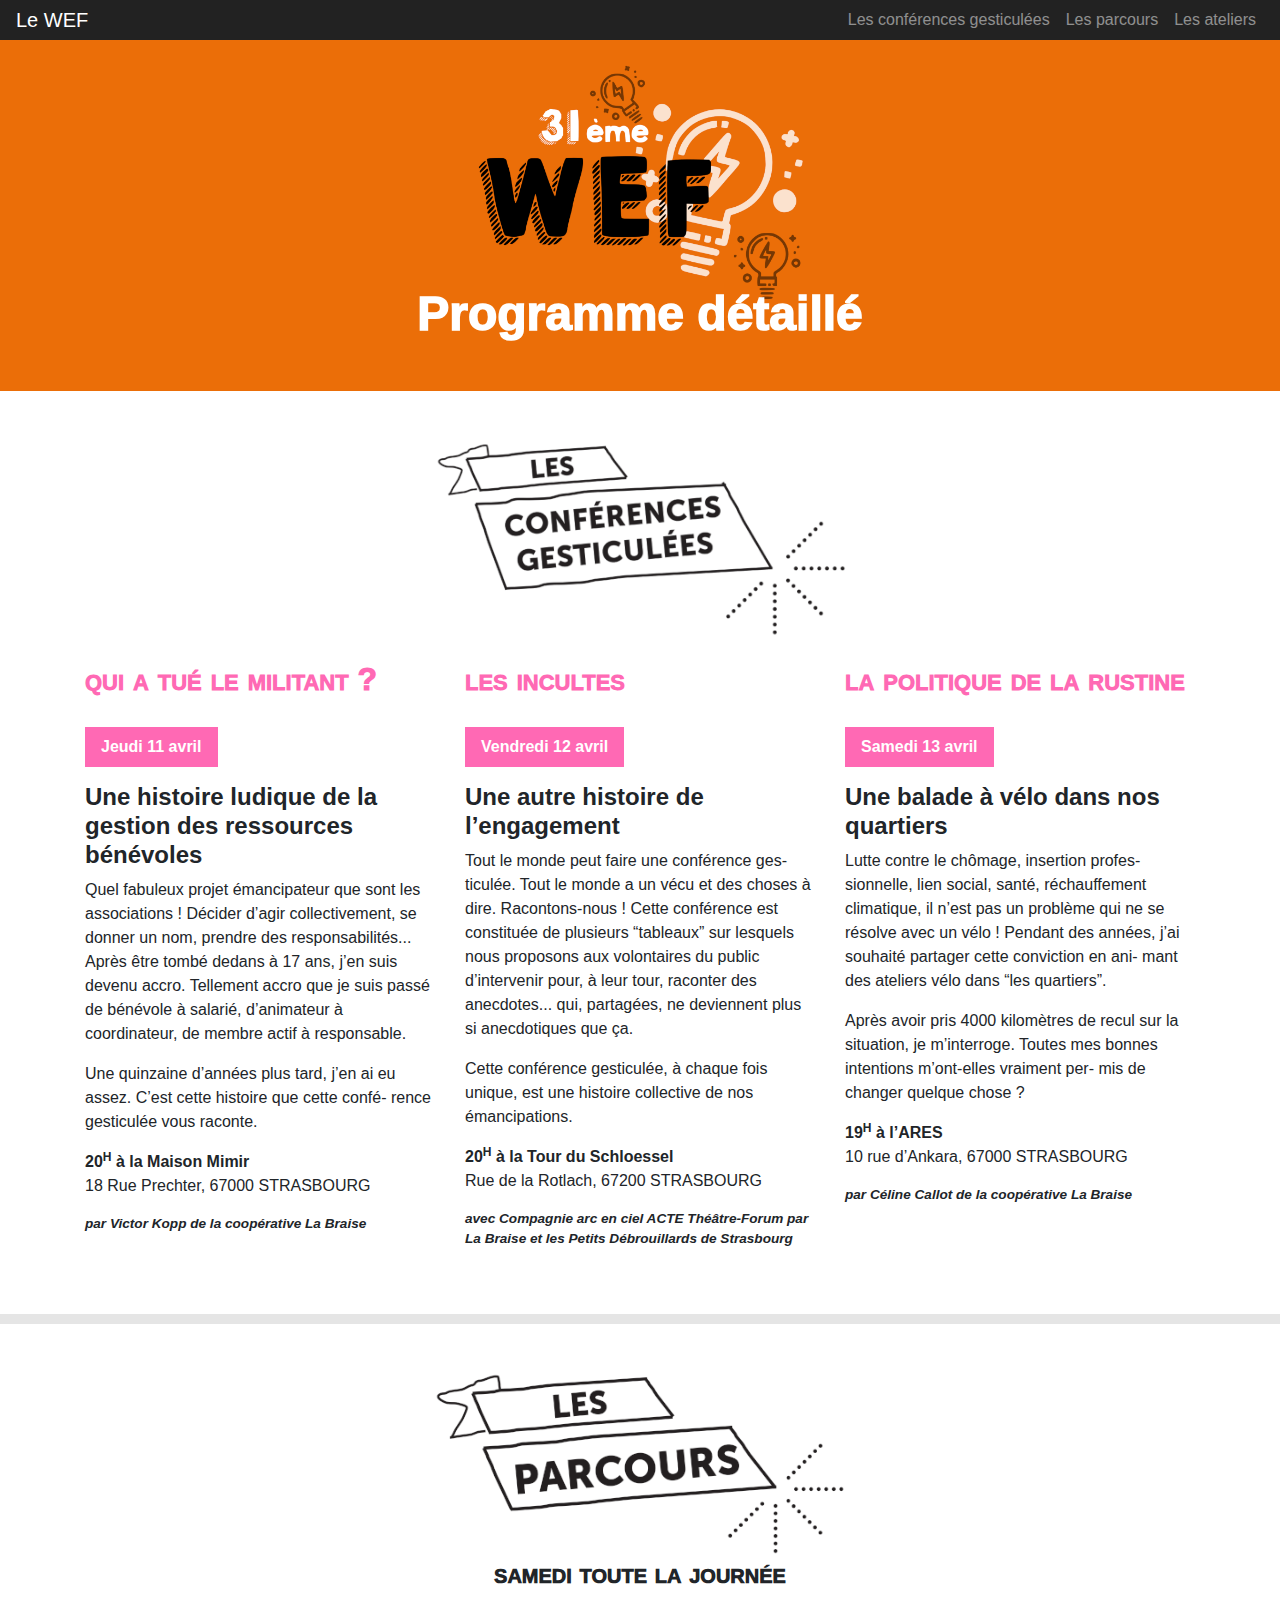
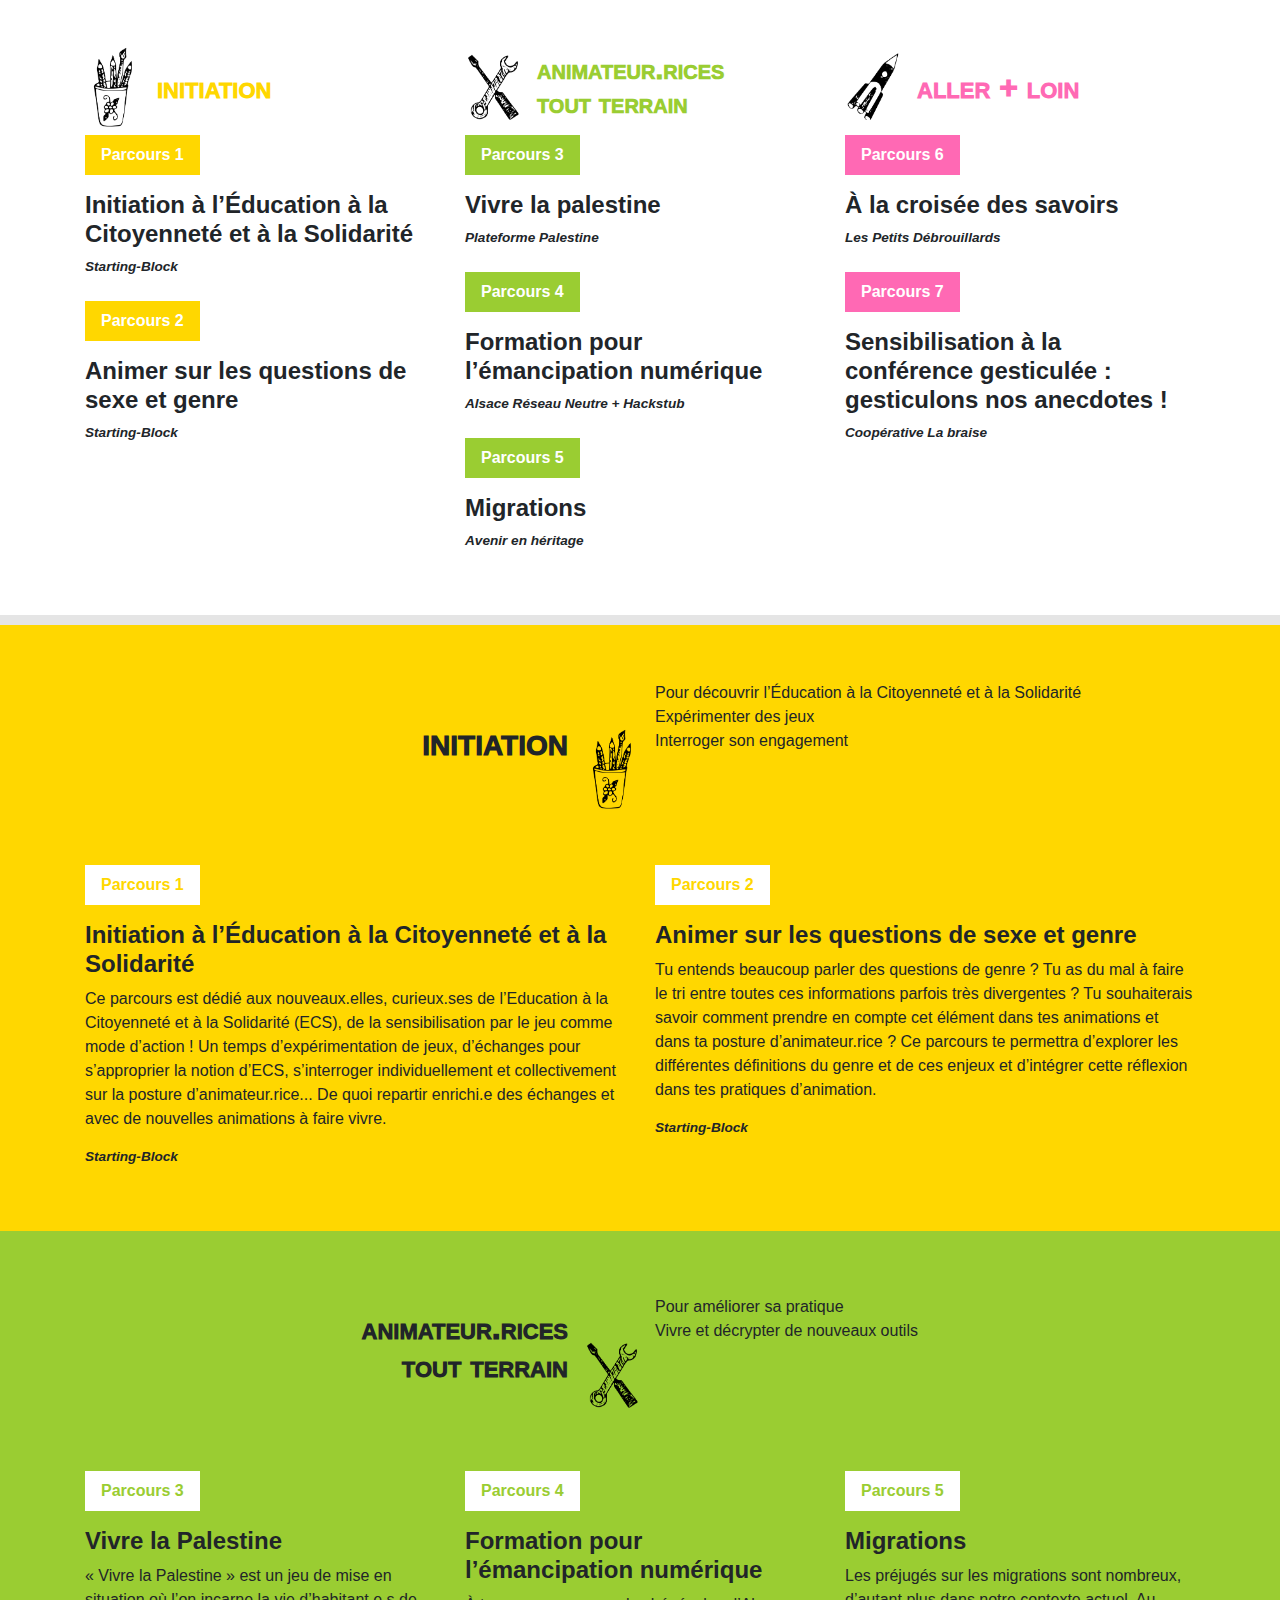
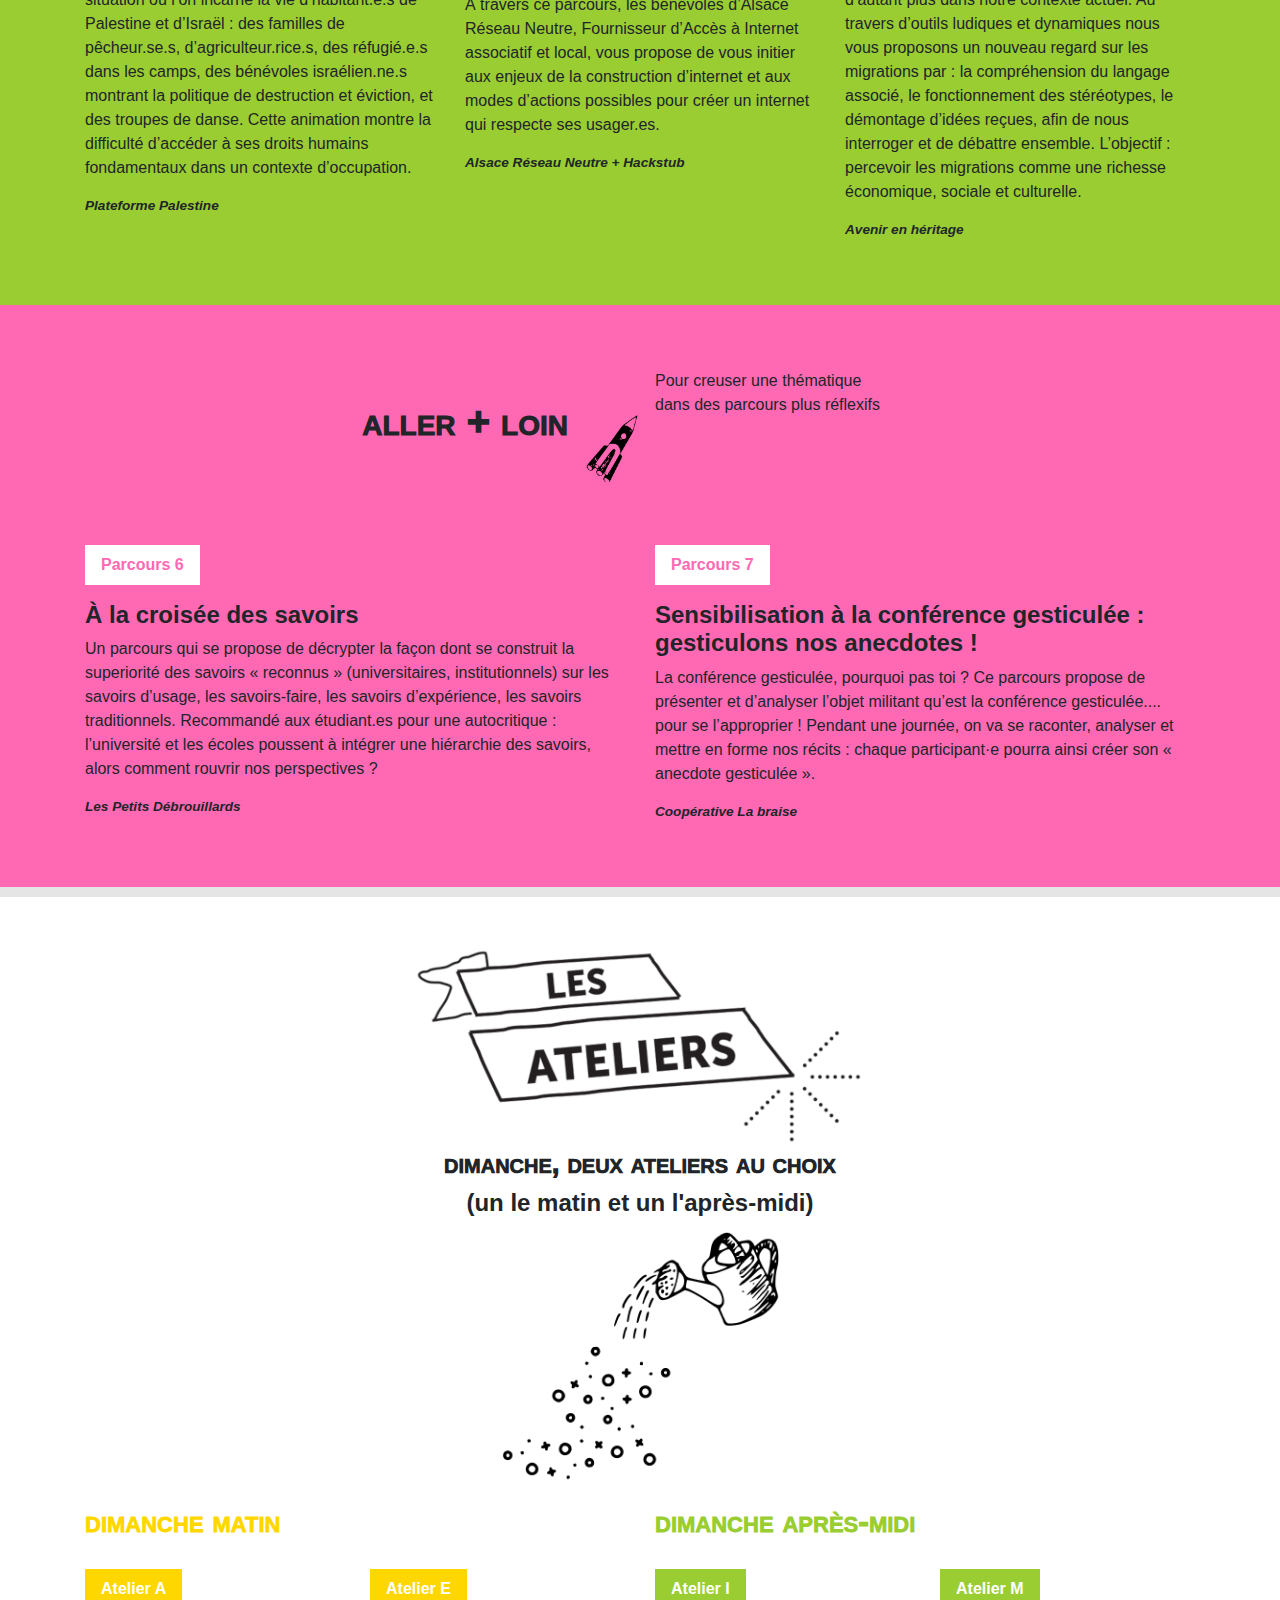
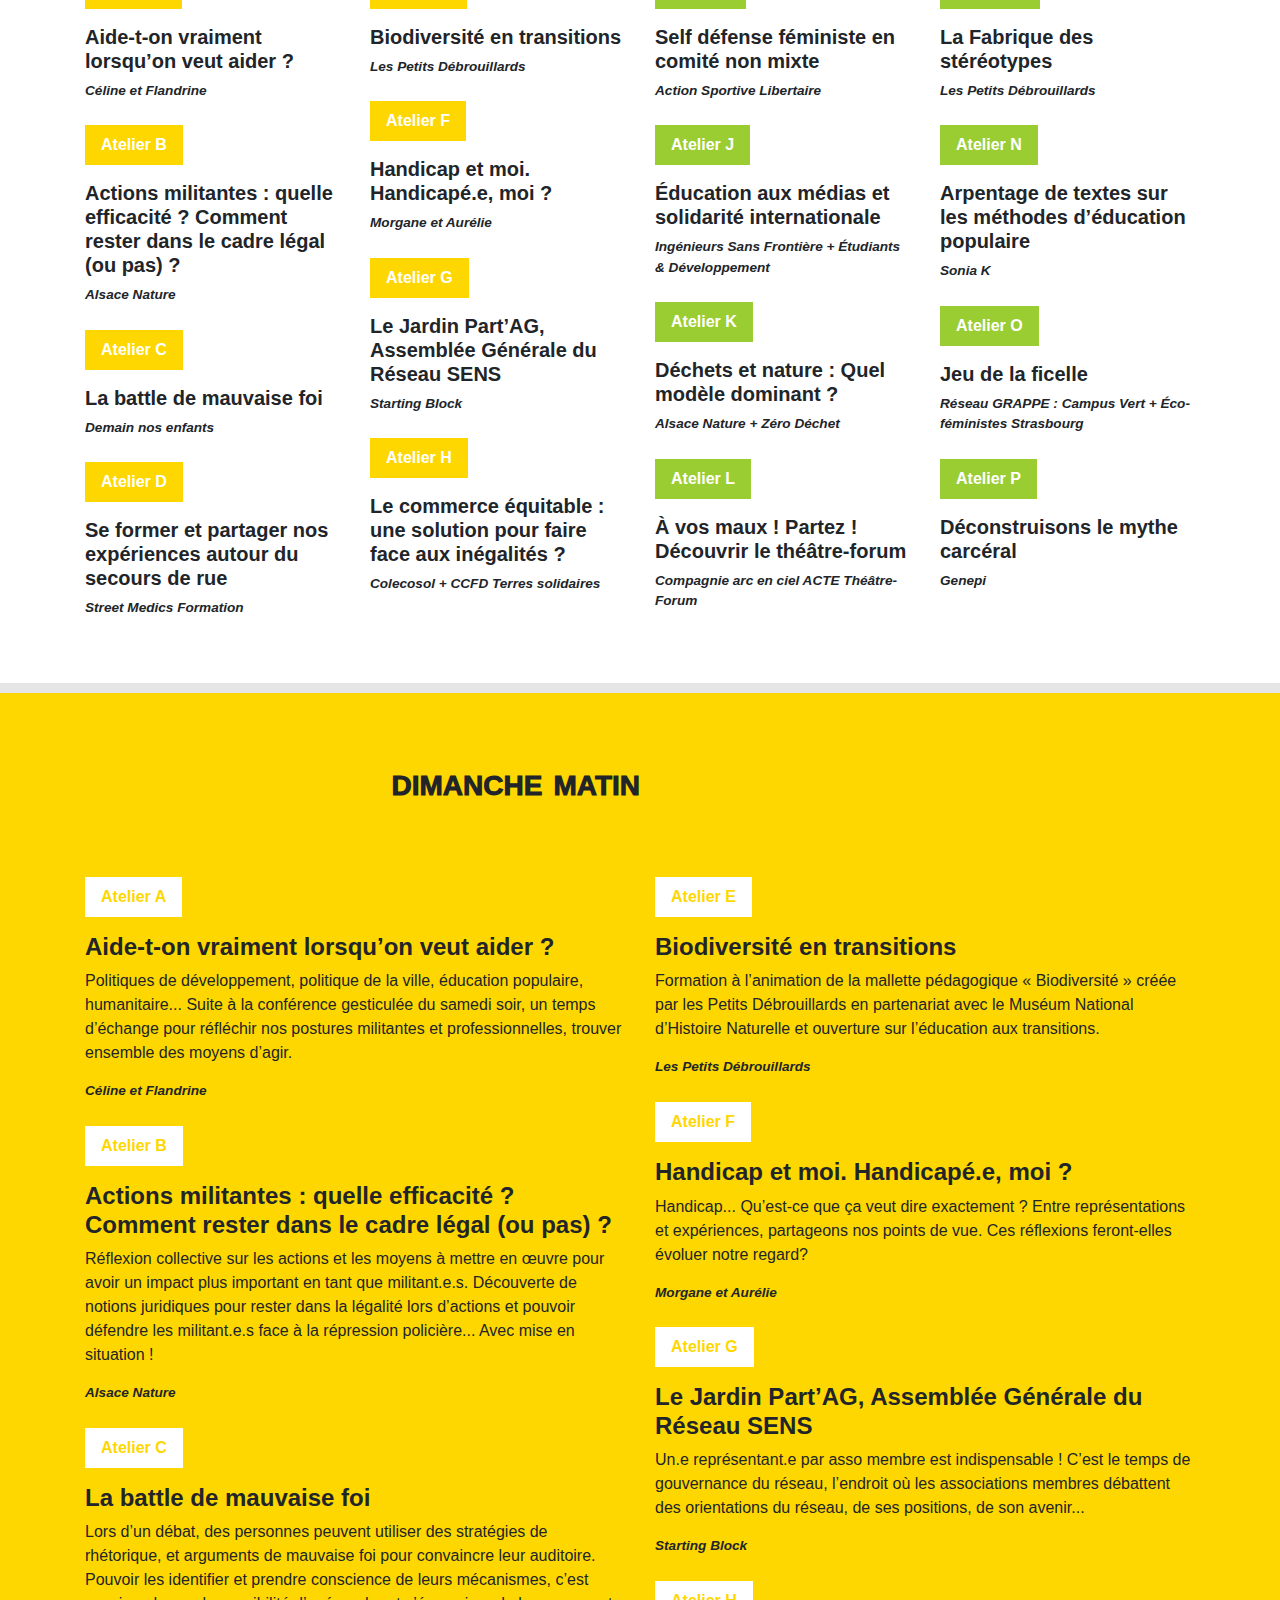
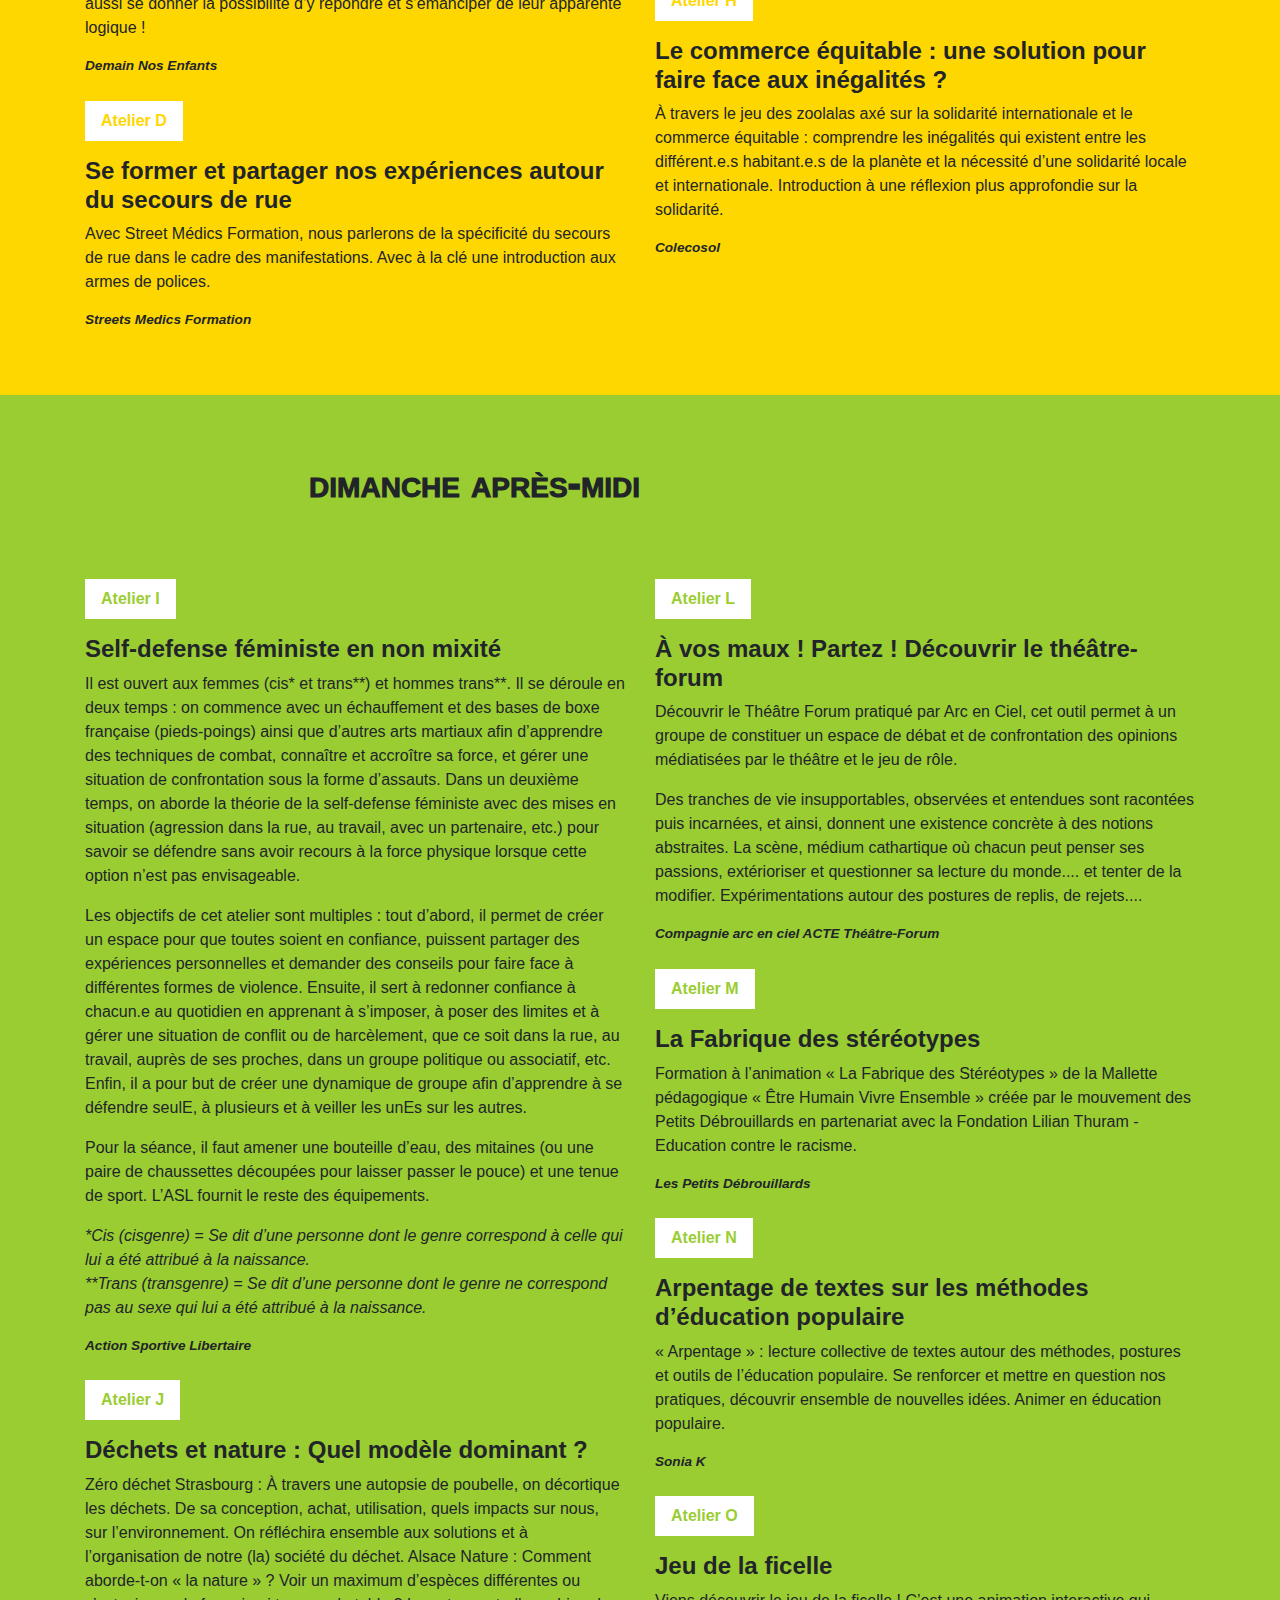
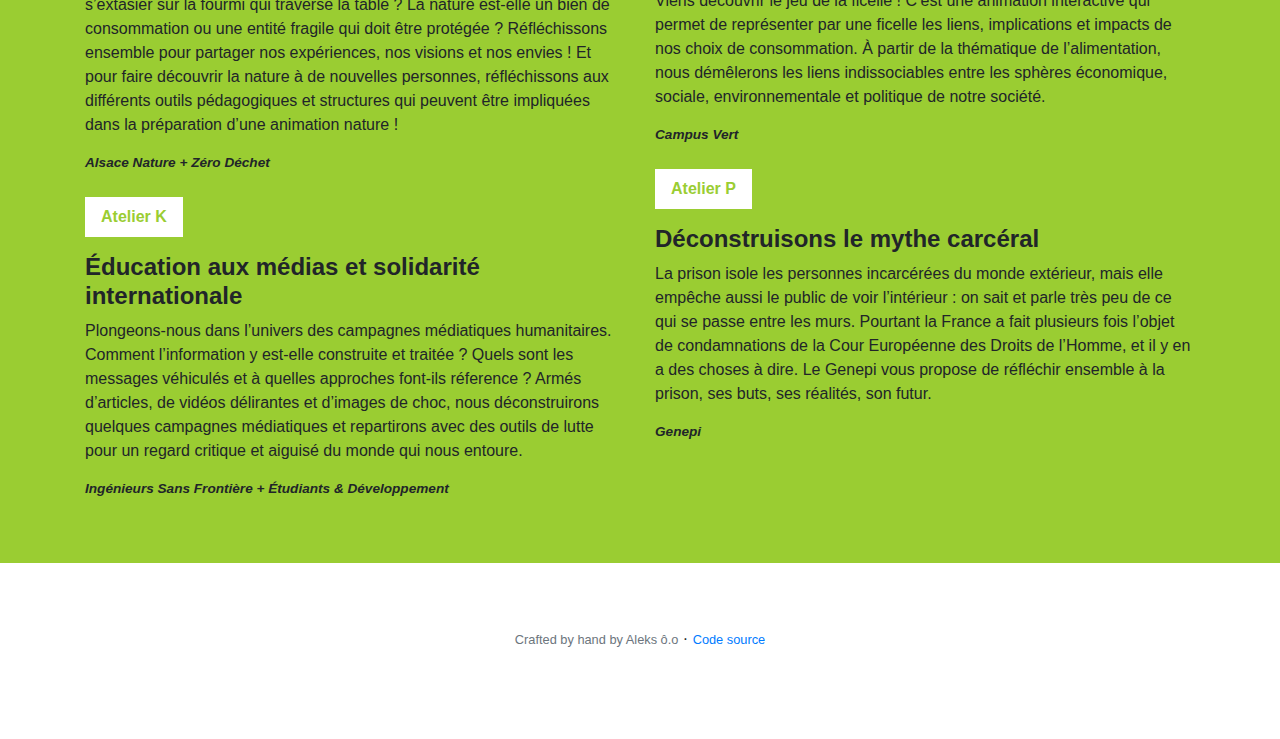
==== commit 06379554: "Fix adresse conf gesticulée" ====
--- a/programme.html
+++ b/programme.html
@@ -82,9 +82,8 @@
 rence gesticulée vous raconte.
             </p>
             <p class="event-coordinates">20<sup>H</sup> à la Maison Mimir</p>
-            <p class="event-address">Rue de la Rotlach, 67200 STRASBOURG</p>
-            <p class="event-author">avec Compagnie arc en ciel ACTE Théâtre-Forum par
-            La Braise et les Petits Débrouillards de Strasbourg</p>
+            <p class="event-address">18 Rue Prechter, 67000 STRASBOURG</p>
+            <p class="event-author">par Victor Kopp de la coopérative La Braise</p>
 		</div>
         <div class="col-xl-4">
             <div class="event-title-container"><h2 class="event-title pink"> Les incultes</h2></div>
@@ -105,8 +104,9 @@
 émancipations.
             </p>
             <p class="event-coordinates">20<sup>H</sup> à la Tour du Schloessel</p>
-            <p class="event-address">18 Rue Prechter, 67000 STRASBOURG</p>
-            <p class="event-author">par Victor Kopp de la coopérative La Braise</p>
+            <p class="event-address">Rue de la Rotlach, 67200 STRASBOURG</p>
+            <p class="event-author">avec Compagnie arc en ciel ACTE Théâtre-Forum par
+            La Braise et les Petits Débrouillards de Strasbourg</p>
 		</div>
         <div class="col-xl-4">
             <div class="event-title-container"><h2 class="event-title pink">La politique de la rustine</h2></div>
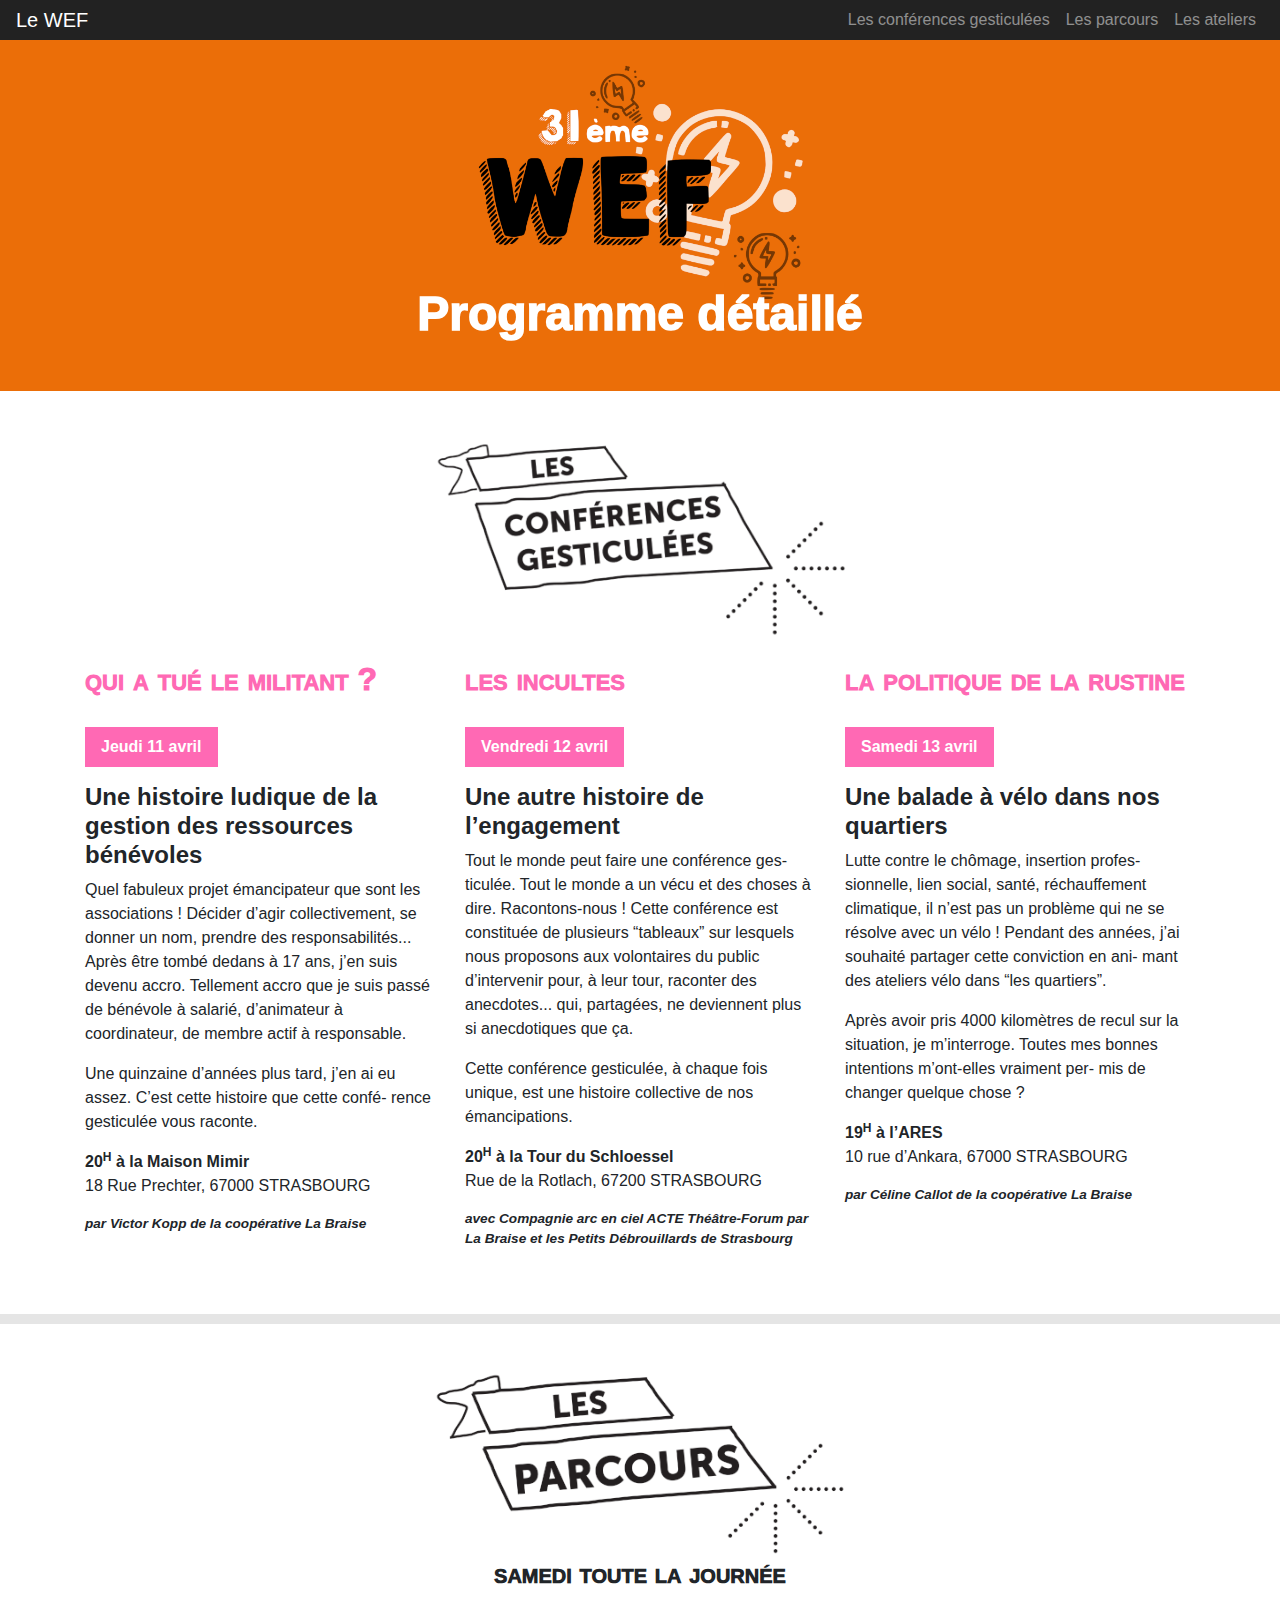
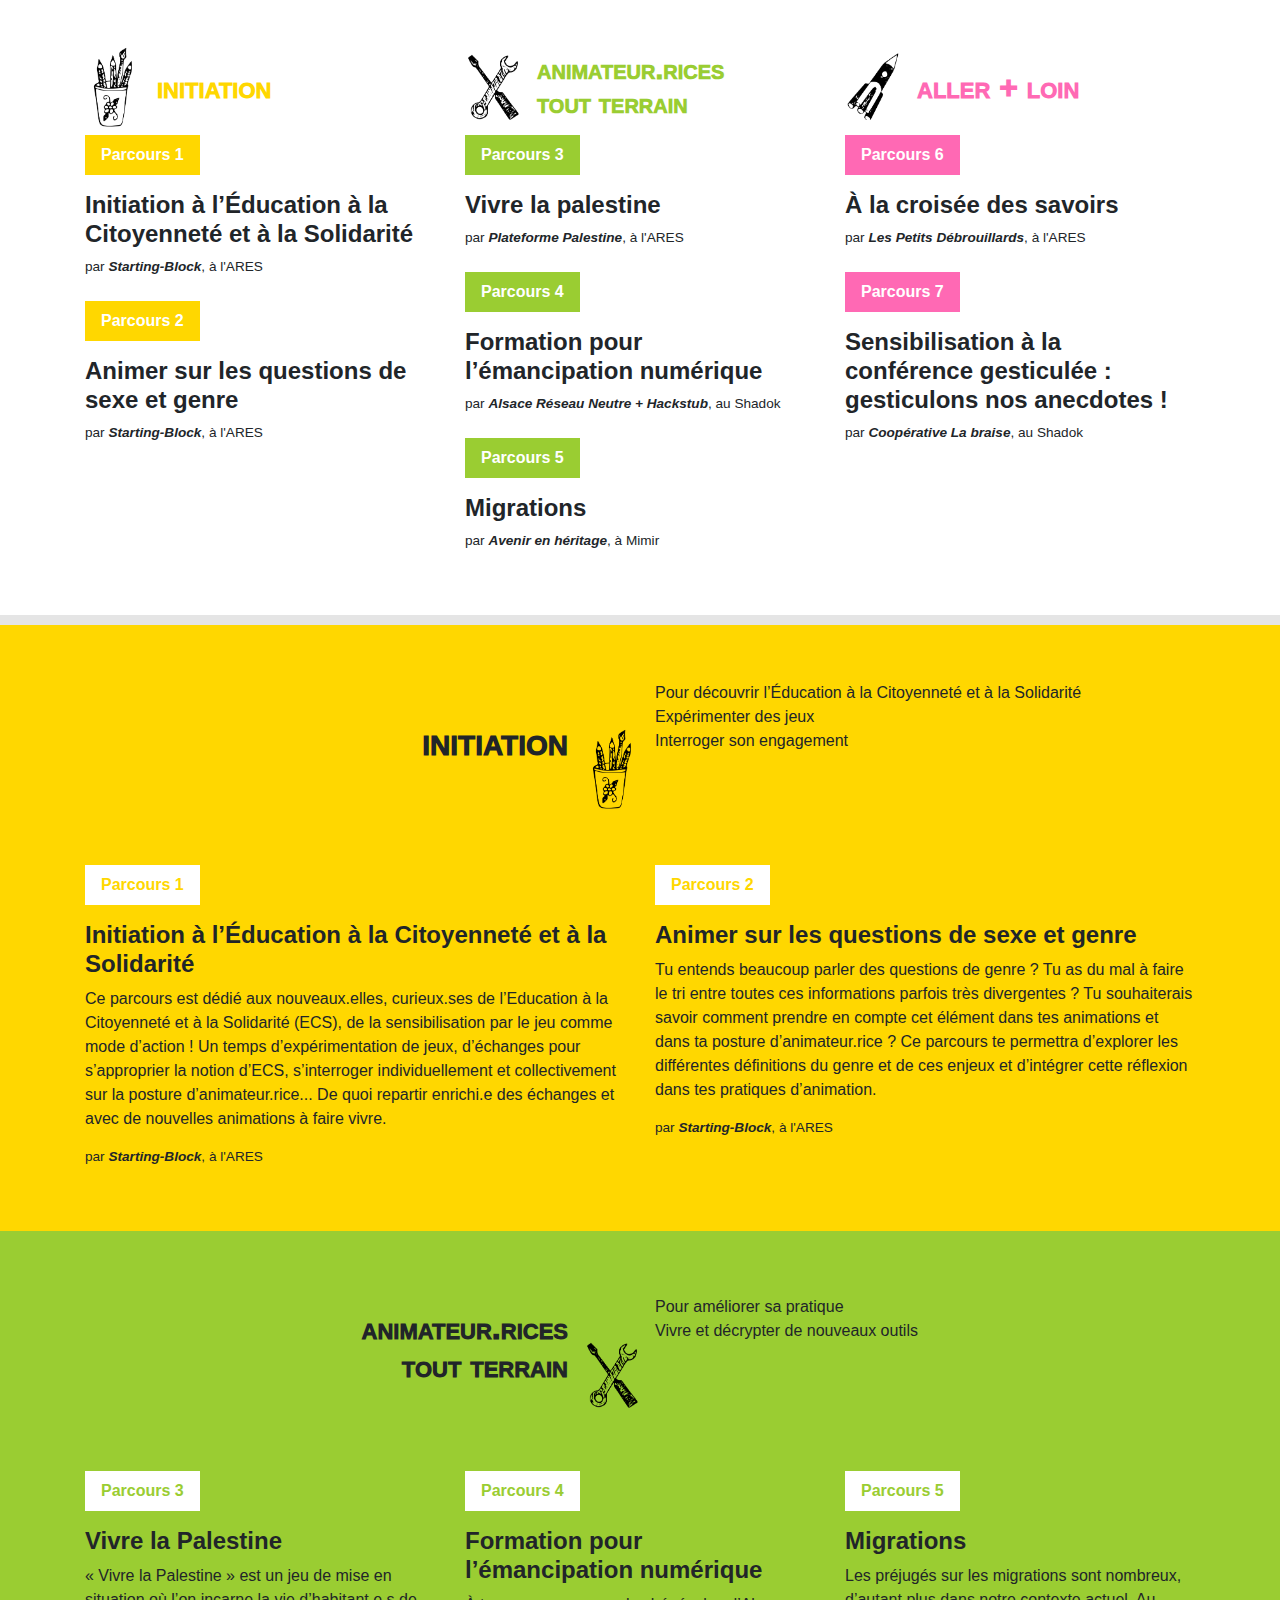
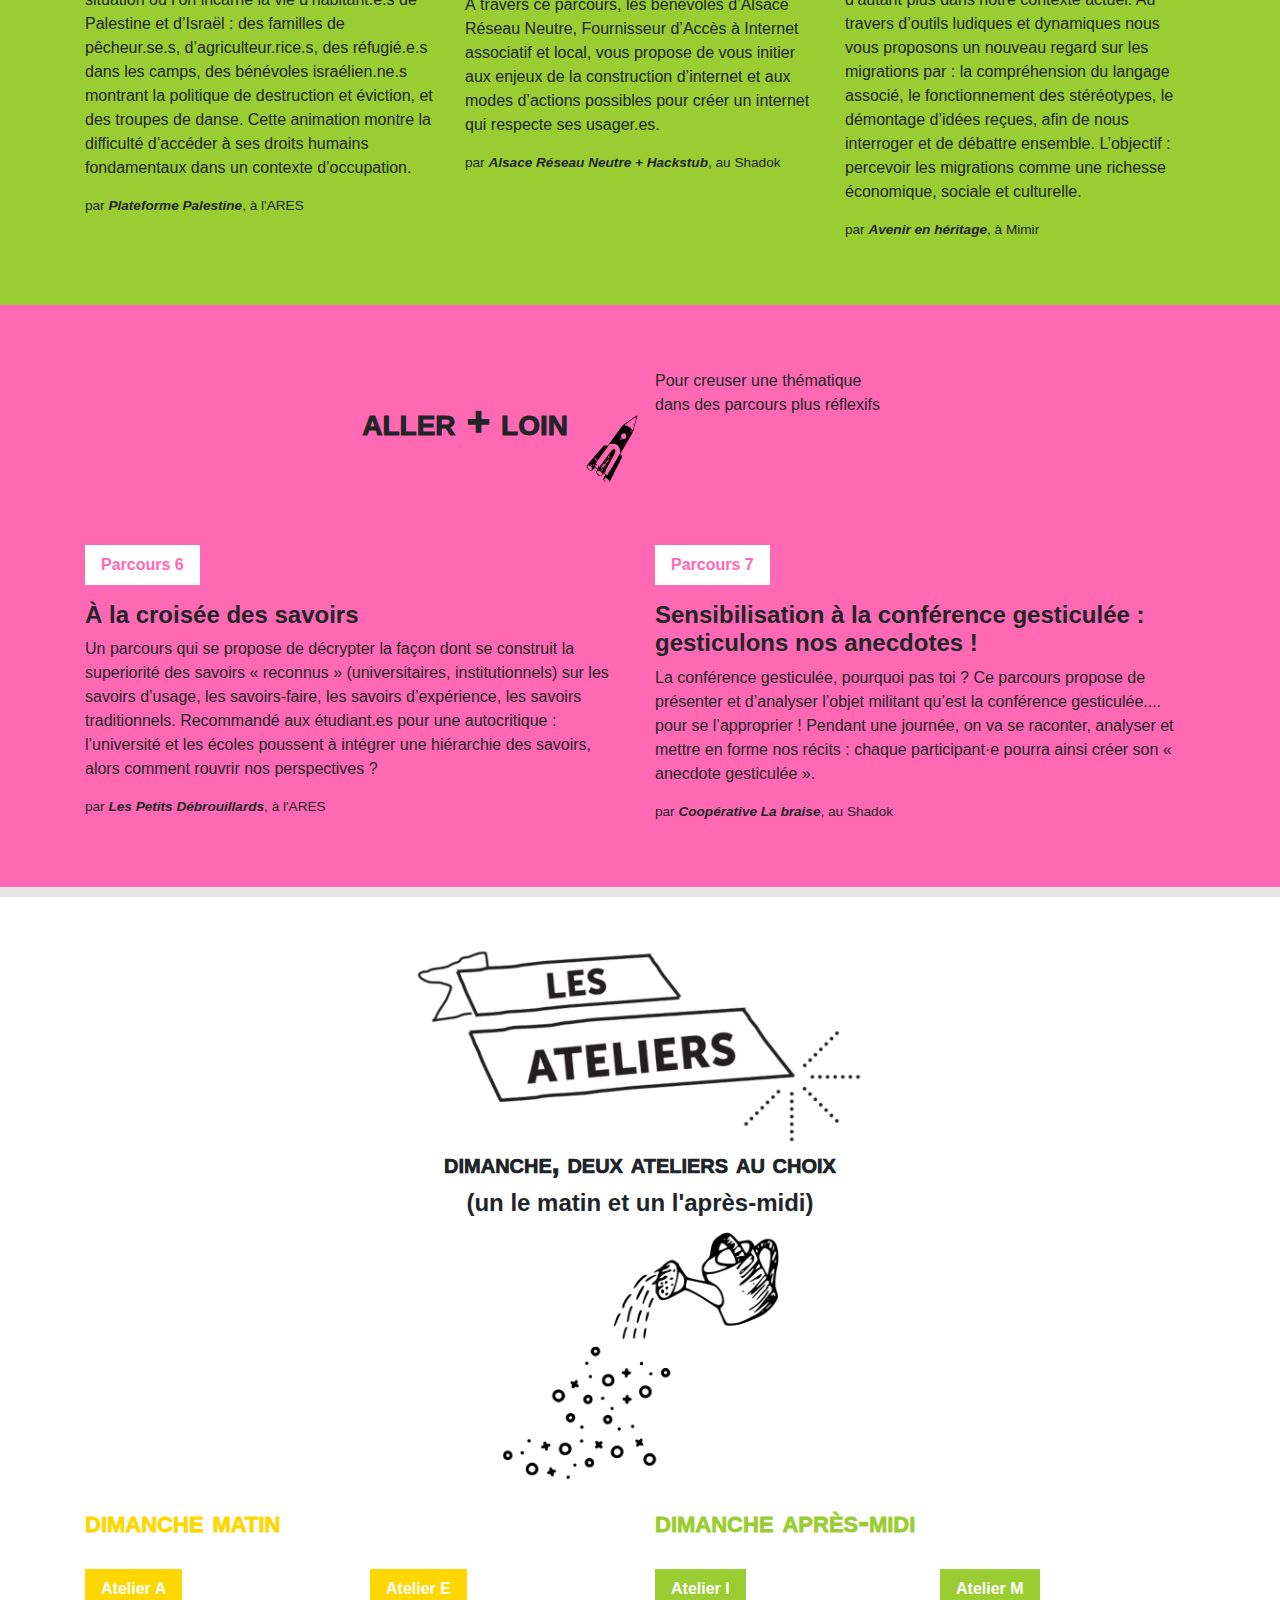
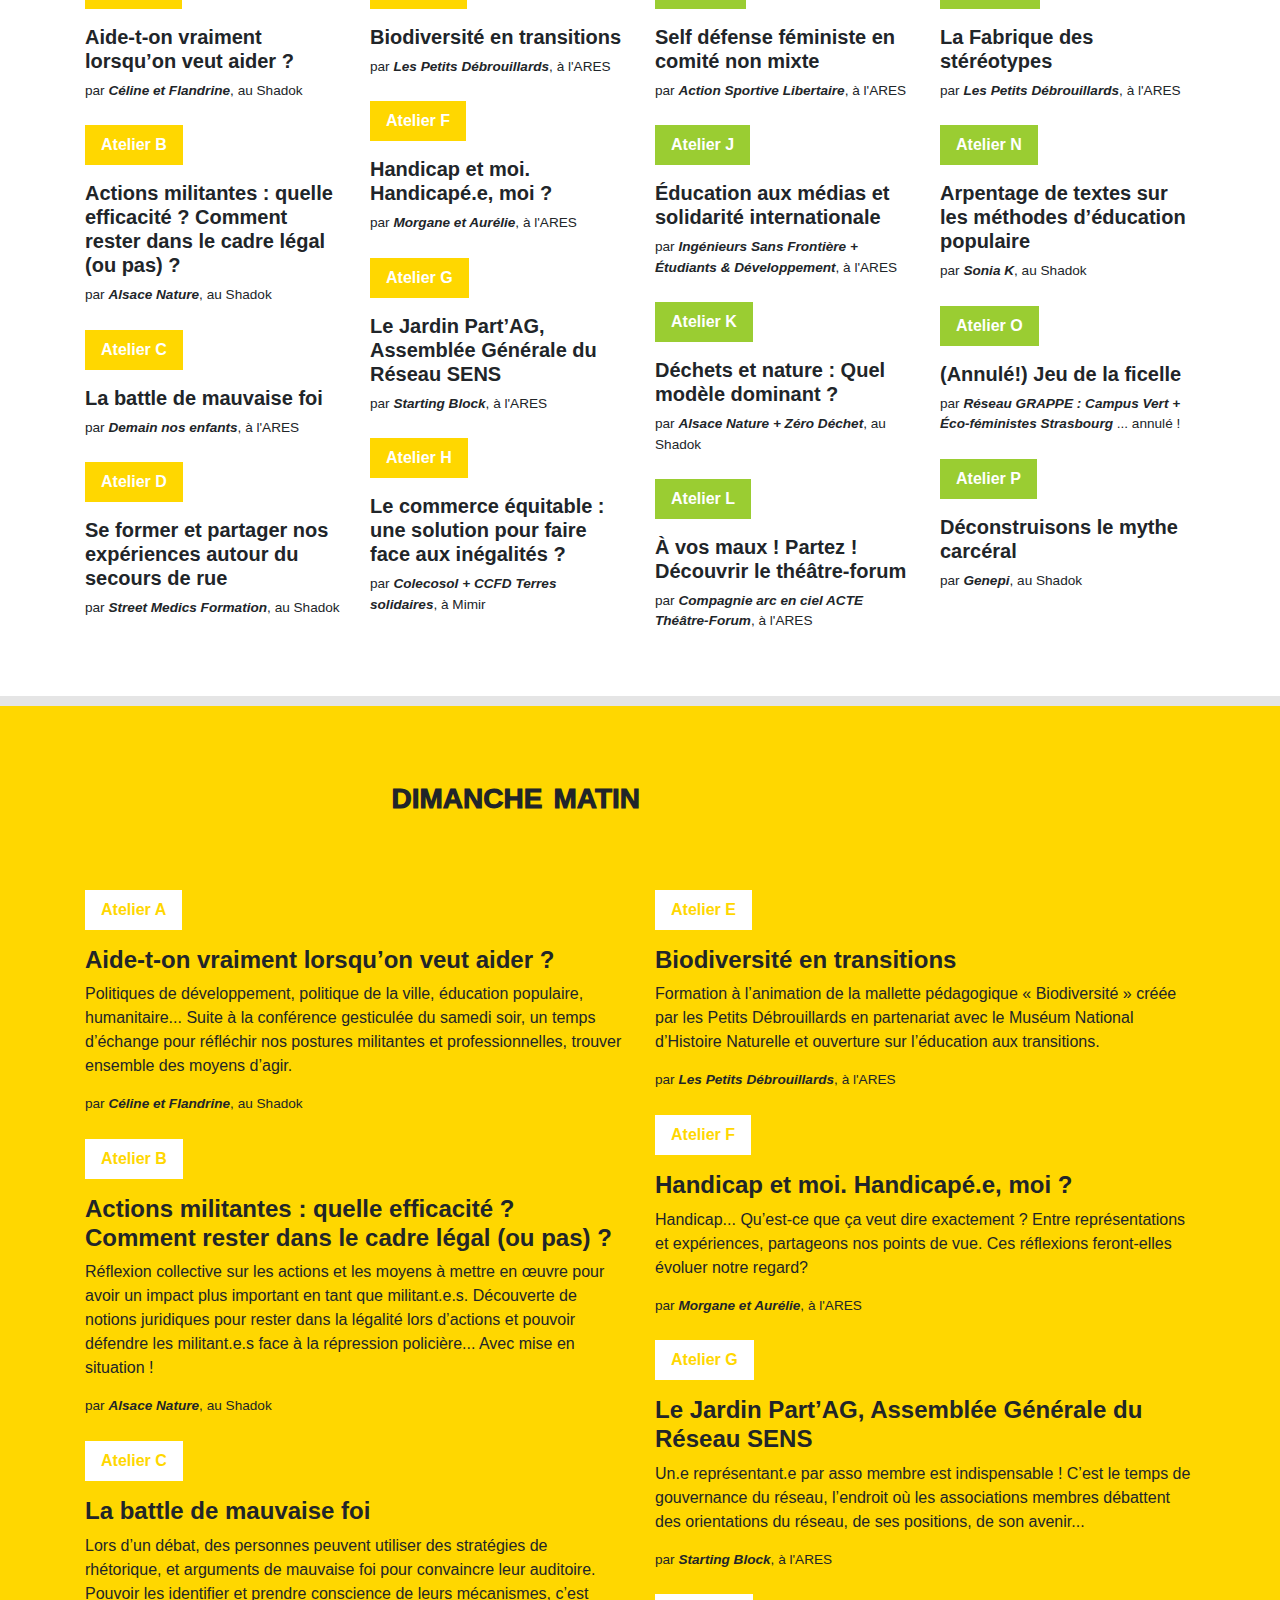
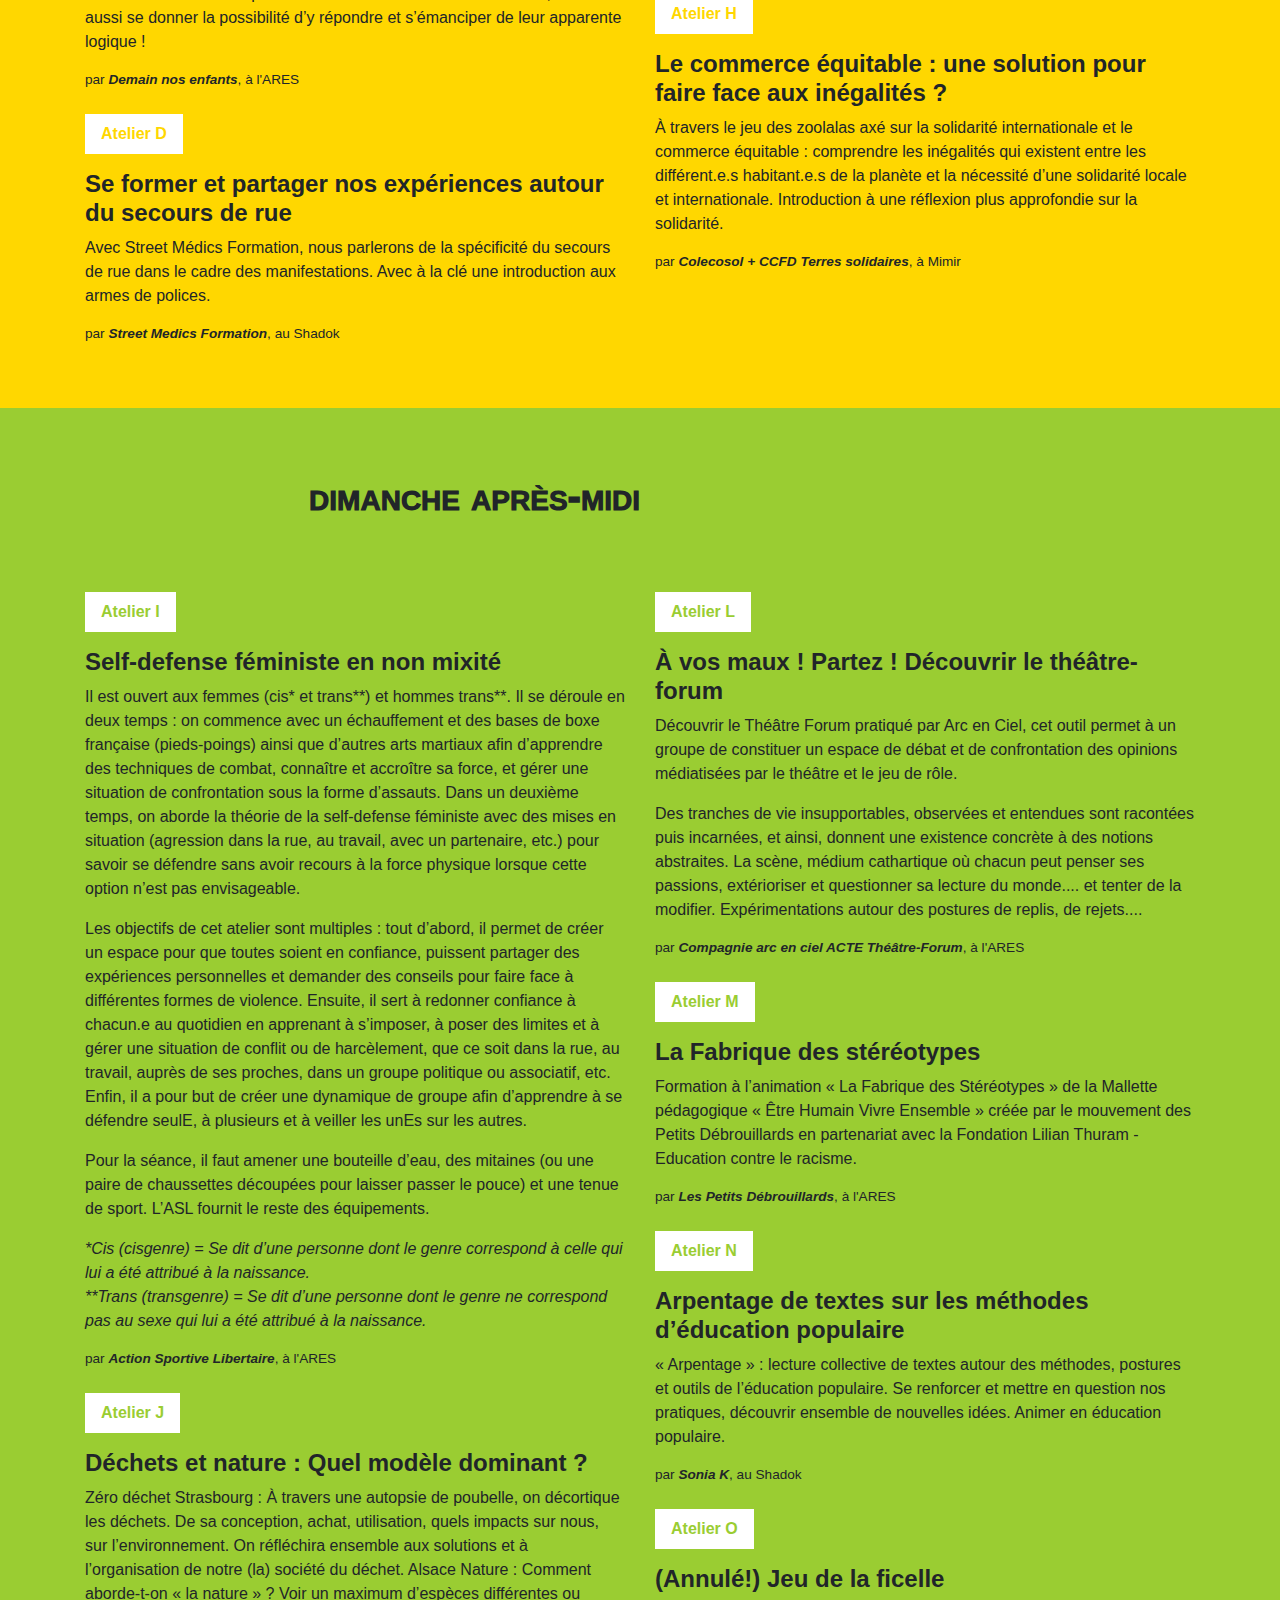
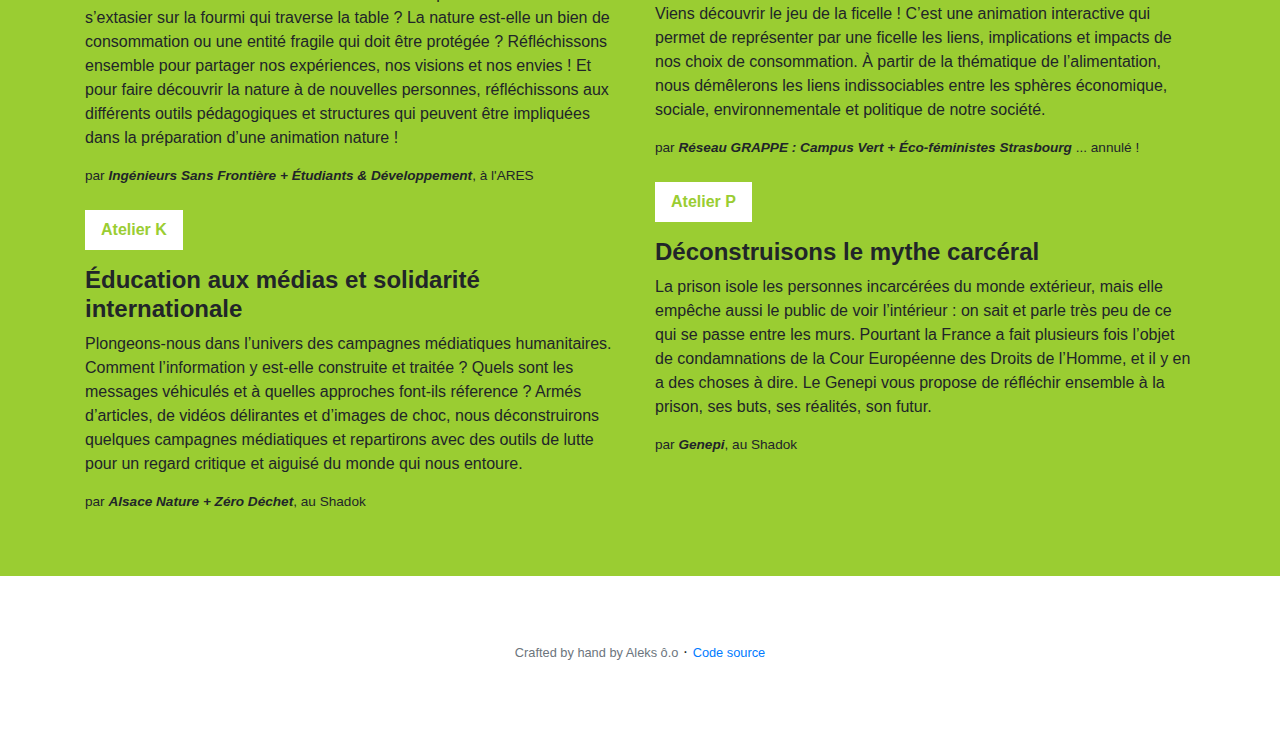
==== commit 97dfc6f0: "Add location to workshops" ====
--- a/programme.html
+++ b/programme.html
@@ -83,7 +83,7 @@
             </p>
             <p class="event-coordinates">20<sup>H</sup> à la Maison Mimir</p>
             <p class="event-address">18 Rue Prechter, 67000 STRASBOURG</p>
-            <p class="event-author">par Victor Kopp de la coopérative La Braise</p>
+            <p class="event-details event-author">par Victor Kopp de la coopérative La Braise</p>
 		</div>
         <div class="col-xl-4">
             <div class="event-title-container"><h2 class="event-title pink"> Les incultes</h2></div>
@@ -105,7 +105,7 @@
             </p>
             <p class="event-coordinates">20<sup>H</sup> à la Tour du Schloessel</p>
             <p class="event-address">Rue de la Rotlach, 67200 STRASBOURG</p>
-            <p class="event-author">avec Compagnie arc en ciel ACTE Théâtre-Forum par
+            <p class="event-details event-author">avec Compagnie arc en ciel ACTE Théâtre-Forum par
             La Braise et les Petits Débrouillards de Strasbourg</p>
 		</div>
         <div class="col-xl-4">
@@ -127,7 +127,7 @@
             </p>
             <p class="event-coordinates">19<sup>H</sup> à l’ARES</p>
             <p class="event-address">10 rue d’Ankara, 67000 STRASBOURG</p>
-            <p class="event-author">par Céline Callot de la coopérative La Braise</p>
+            <p class="event-details event-author">par Céline Callot de la coopérative La Braise</p>
 		</div>
 	  </div>
     </div>
@@ -152,11 +152,11 @@
 
             <span class="event-box bg-gold white">Parcours 1</span>
             <h4 class="event-subtitle">Initiation à l’Éducation à la Citoyenneté et à la Solidarité</h4>
-            <p class="event-author">Starting-Block</p>
+            <p class="event-details">par <span class="event-author">Starting-Block</span>, <span class="event-location">à l'ARES</p>
 
             <span class="event-box bg-gold white">Parcours 2</span>
             <h4 class="event-subtitle">Animer sur les questions de sexe et genre</h4>
-            <p class="event-author">Starting-Block</p>
+            <p class="event-details">par <span class="event-author">Starting-Block</span>, <span class="event-location">à l'ARES</p>
         </div>
 
         <div class="col-xl-4">
@@ -164,15 +164,15 @@
             
             <span class="event-box bg-green white">Parcours 3</span>
             <h4 class="event-subtitle">Vivre la palestine</h4>
-            <p class="event-author">Plateforme Palestine</p>
+            <p class="event-details">par <span class="event-author">Plateforme Palestine</span>, <span class="event-location">à l'ARES</p>
 
             <span class="event-box bg-green white">Parcours 4</span>
             <h4 class="event-subtitle">Formation pour l’émancipation numérique</h4>
-            <p class="event-author">Alsace Réseau Neutre + Hackstub</p>
+            <p class="event-details">par <span class="event-author">Alsace Réseau Neutre + Hackstub</span>, <span class="event-location">au Shadok</p>
 
             <span class="event-box bg-green white">Parcours 5</span>
             <h4 class="event-subtitle">Migrations</h4>
-            <p class="event-author">Avenir en héritage</p>
+            <p class="event-details">par <span class="event-author">Avenir en héritage</span>, <span class="event-location">à Mimir</p>
         </div>
 
         <div class="col-xl-4">
@@ -180,11 +180,11 @@
 
             <span class="event-box bg-pink white">Parcours 6</span>
             <h4 class="event-subtitle">À la croisée des savoirs</h4>
-            <p class="event-author">Les Petits Débrouillards</p>
+            <p class="event-details">par <span class="event-author">Les Petits Débrouillards</span>, <span class="event-location">à l'ARES</p>
 
             <span class="event-box bg-pink white">Parcours 7</span>
             <h4 class="event-subtitle">Sensibilisation à la conférence gesticulée : gesticulons nos anecdotes !</h4>
-            <p class="event-author">Coopérative La braise</p>
+            <p class="event-details">par <span class="event-author">Coopérative La braise</span>, <span class="event-location">au Shadok</p>
         </div>
       </div>
 
@@ -224,7 +224,7 @@
 d’animateur.rice... De quoi repartir enrichi.e des
 échanges et avec de nouvelles animations à faire vivre.
             </p>
-            <p class="event-author">Starting-Block</p>
+            <p class="event-details">par <span class="event-author">Starting-Block</span>, <span class="event-location">à l'ARES</p>
 		</div>
 
         <div class="col-xl-6">
@@ -241,7 +241,7 @@
 de ces enjeux et d’intégrer cette réflexion dans tes
 pratiques d’animation.
             </p>
-            <p class="event-author">Starting-Block</p>
+            <p class="event-details">par <span class="event-author">Starting-Block</span>, <span class="event-location">à l'ARES</p>
 		</div>
 	  </div>
 
@@ -282,7 +282,7 @@
 à ses droits humains fondamentaux dans
 un contexte d’occupation.
             </p>
-            <p class="event-author">Plateforme Palestine</p>
+            <p class="event-details">par <span class="event-author">Plateforme Palestine</span>, <span class="event-location">à l'ARES</p>
 		</div>
         
         <div class="col-xl-4">
@@ -297,7 +297,7 @@
 modes d’actions possibles pour créer un
 internet qui respecte ses usager.es.
             </p>
-            <p class="event-author">Alsace Réseau Neutre + Hackstub</p>
+            <p class="event-details">par <span class="event-author">Alsace Réseau Neutre + Hackstub</span>, <span class="event-location">au Shadok</p>
 		</div>
 
         <div class="col-xl-4">
@@ -317,7 +317,7 @@
 les migrations comme une richesse
 économique, sociale et culturelle.
             </p>
-            <p class="event-author">Avenir en héritage</p>
+            <p class="event-details">par <span class="event-author">Avenir en héritage</span>, <span class="event-location">à Mimir</p>
 		</div>
      </div> 
 
@@ -356,7 +356,7 @@
 intégrer une hiérarchie des savoirs, alors comment
 rouvrir nos perspectives ?
             </p>
-            <p class="event-author">Les Petits Débrouillards</p>
+            <p class="event-details">par <span class="event-author">Les Petits Débrouillards</span>, <span class="event-location">à l'ARES</p>
 		</div>
 
         <div class="col-xl-6">
@@ -371,7 +371,7 @@
 récits : chaque participant·e pourra ainsi créer son
 « anecdote gesticulée ».
             </p>
-            <p class="event-author">Coopérative La braise</p>
+            <p class="event-details">par <span class="event-author">Coopérative La braise</span>, <span class="event-location">au Shadok</p>
 		</div>
       </div>
 
@@ -406,48 +406,47 @@
             <div class="col-xl-6">
 
             <span class="event-box bg-gold white">Atelier A</span>
-            <h5 class="event-subtitle">Aide-t-on vraiment
-lorsqu’on veut aider ?</h5>
-            <p class="event-author">Céline et Flandrine</p>
+            <h5 class="event-subtitle">Aide-t-on vraiment lorsqu’on veut aider ?</h5>
+            <p class="event-details">par <span class="event-author">Céline et Flandrine</span>, <span class="event-location">au Shadok</p>
 
             <span class="event-box bg-gold white">Atelier B</span>
             <h5 class="event-subtitle">Actions militantes : quelle
 efficacité ? Comment rester
 dans le cadre légal (ou pas) ?</h5>
-            <p class="event-author">Alsace Nature</p>
+            <p class="event-details">par <span class="event-author">Alsace Nature</span>, <span class="event-location">au Shadok</p>
 
             <span class="event-box bg-gold white">Atelier C</span>
             <h5 class="event-subtitle">La battle de mauvaise foi</h5>
-            <p class="event-author">Demain nos enfants</p>
+            <p class="event-details">par <span class="event-author">Demain nos enfants</span>, <span class="event-location">à l'ARES</p>
 
             <span class="event-box bg-gold white">Atelier D</span>
             <h5 class="event-subtitle">Se former et partager nos
 expériences autour du
 secours de rue</h5>
-            <p class="event-author">Street Medics Formation</p>
+            <p class="event-details">par <span class="event-author">Street Medics Formation</span>, <span class="event-location">au Shadok</p>
             
             </div>
             <div class="col-xl-6">
 
             <span class="event-box bg-gold white">Atelier E</span>
             <h5 class="event-subtitle">Biodiversité en transitions</h5>
-            <p class="event-author">Les Petits Débrouillards</p>
+            <p class="event-details">par <span class="event-author">Les Petits Débrouillards</span>, <span class="event-location">à l'ARES</p>
 
             <span class="event-box bg-gold white">Atelier F</span>
             <h5 class="event-subtitle">Handicap et moi.
 Handicapé.e, moi ?</h5>
-            <p class="event-author">Morgane et Aurélie</p>
+            <p class="event-details">par <span class="event-author">Morgane et Aurélie</span>, <span class="event-location">à l'ARES</p>
 
             <span class="event-box bg-gold white">Atelier G</span>
             <h5 class="event-subtitle">Le Jardin Part’AG, Assemblée
 Générale du Réseau SENS</h5>
-            <p class="event-author">Starting Block</p>
+            <p class="event-details">par <span class="event-author">Starting Block</span>, <span class="event-location">à l'ARES</p>
 
             <span class="event-box bg-gold white">Atelier H</span>
             <h5 class="event-subtitle">Le commerce équitable :
 une solution pour faire face
 aux inégalités ?</h5>
-            <p class="event-author">Colecosol + CCFD Terres solidaires</p>
+            <p class="event-details">par <span class="event-author">Colecosol + CCFD Terres solidaires</span>, <span class="event-location">à Mimir</p>
 
             </div>
             </div>
@@ -464,45 +463,43 @@
             <span class="event-box bg-green white">Atelier I</span>
             <h5 class="event-subtitle">Self défense féministe
 en comité non mixte</h5>
-            <p class="event-author">Action Sportive Libertaire</p>
+            <p class="event-details">par <span class="event-author">Action Sportive Libertaire</span>, <span class="event-location">à l'ARES</p>
 
             <span class="event-box bg-green white">Atelier J</span>
             <h5 class="event-subtitle">Éducation aux médias et
 solidarité internationale</h5>
-            <p class="event-author">Ingénieurs Sans Frontière
-+ Étudiants & Développement</p>
+            <p class="event-details">par <span class="event-author">Ingénieurs Sans Frontière + Étudiants & Développement</span>, <span class="event-location">à l'ARES</p>
 
             <span class="event-box bg-green white">Atelier K</span>
             <h5 class="event-subtitle">Déchets et nature :
 Quel modèle dominant ?</h5>
-            <p class="event-author">Alsace Nature + Zéro Déchet</p>
+            <p class="event-details">par <span class="event-author">Alsace Nature + Zéro Déchet</span>, <span class="event-location">au Shadok</p>
 
             <span class="event-box bg-green white">Atelier L</span>
             <h5 class="event-subtitle">À vos maux ! Partez !
 Découvrir le théâtre-forum</h5>
-            <p class="event-author">Compagnie arc en ciel ACTE
-Théâtre-Forum</p>
+            <p class="event-details">par <span class="event-author">Compagnie arc en ciel ACTE Théâtre-Forum</span>, <span class="event-location">à l'ARES</p>
 
             </div>
             <div class="col-xl-6">
 
             <span class="event-box bg-green white">Atelier M</span>
             <h5 class="event-subtitle">La Fabrique des stéréotypes</h5>
-            <p class="event-author">Les Petits Débrouillards</p>
+            <p class="event-details">par <span class="event-author">Les Petits Débrouillards</span>, <span class="event-location">à l'ARES</p>
 
             <span class="event-box bg-green white">Atelier N</span>
             <h5 class="event-subtitle">Arpentage de textes sur les
 méthodes d’éducation populaire</h5>
-            <p class="event-author">Sonia K</p>
+            <p class="event-details">par <span class="event-author">Sonia K</span>, <span class="event-location">au Shadok</p>
 
             <span class="event-box bg-green white">Atelier O</span>
-            <h5 class="event-subtitle">Jeu de la ficelle</h5>
-            <p class="event-author">Réseau GRAPPE : Campus Vert +
-Éco-féministes Strasbourg</p>
+            <h5 class="event-subtitle">(Annulé!) Jeu de la ficelle</h5>
+            <p class="event-details">par <span class="event-author">Réseau GRAPPE : Campus Vert +
+Éco-féministes Strasbourg</span> <span class="event-location">... annulé !</p>
 
             <span class="event-box bg-green white">Atelier P</span>
             <h5 class="event-subtitle">Déconstruisons le mythe carcéral</h5>
-            <p class="event-author">Genepi</p>
+            <p class="event-details">par <span class="event-author">Genepi</span>, <span class="event-location">au Shadok</p>
 
             </div>
             </div>
@@ -539,7 +536,7 @@
 pour réfléchir nos postures militantes et professionnelles, trouver
 ensemble des moyens d’agir.
             </p>
-            <p class="event-author">Céline et Flandrine</p>
+            <p class="event-details">par <span class="event-author">Céline et Flandrine</span>, <span class="event-location">au Shadok</p>
 
             <span class="event-box bg-white gold">Atelier B</span>
             <h4 class="event-subtitle">Actions militantes : quelle efficacité ? Comment rester
@@ -551,7 +548,7 @@
 d’actions et pouvoir défendre les militant.e.s face à la répression
 policière... Avec mise en situation !
             </p>
-            <p class="event-author">Alsace Nature</p>
+            <p class="event-details">par <span class="event-author">Alsace Nature</span>, <span class="event-location">au Shadok</p>
 
             <span class="event-box bg-white gold">Atelier C</span>
             <h4 class="event-subtitle">La battle de mauvaise foi</h4>
@@ -562,7 +559,7 @@
 mécanismes, c’est aussi se donner la possibilité d’y répondre et
 s’émanciper de leur apparente logique !
             </p>
-            <p class="event-author">Demain Nos Enfants</p>
+            <p class="event-details">par <span class="event-author">Demain nos enfants</span>, <span class="event-location">à l'ARES</p>
 
             <span class="event-box bg-white gold">Atelier D</span>
             <h4 class="event-subtitle">Se former et partager nos expériences autour du
@@ -572,7 +569,7 @@
 secours de rue dans le cadre des manifestations. Avec à la clé une
 introduction aux armes de polices.
             </p>
-            <p class="event-author">Streets Medics Formation</p>
+            <p class="event-details">par <span class="event-author">Street Medics Formation</span>, <span class="event-location">au Shadok</p>
 
 		</div>
         <div class="col-xl-6">
@@ -585,7 +582,7 @@
 National d’Histoire Naturelle et ouverture sur l’éducation aux
 transitions.
             </p>
-            <p class="event-author">Les Petits Débrouillards</p>
+            <p class="event-details">par <span class="event-author">Les Petits Débrouillards</span>, <span class="event-location">à l'ARES</p>
 
             <span class="event-box bg-white gold">Atelier F</span>
             <h4 class="event-subtitle">Handicap et moi. Handicapé.e, moi ?</h4>
@@ -594,7 +591,7 @@
 Entre représentations et expériences, partageons nos points de vue.
 Ces réflexions feront-elles évoluer notre regard?
             </p>
-            <p class="event-author">Morgane et Aurélie</p>
+            <p class="event-details">par <span class="event-author">Morgane et Aurélie</span>, <span class="event-location">à l'ARES</p>
 
             <span class="event-box bg-white gold">Atelier G</span>
             <h4 class="event-subtitle">Le Jardin Part’AG, Assemblée Générale du Réseau SENS</h4>
@@ -604,7 +601,7 @@
 associations membres débattent des orientations du réseau,
 de ses positions, de son avenir...
             </p>
-            <p class="event-author">Starting Block</p>
+            <p class="event-details">par <span class="event-author">Starting Block</span>, <span class="event-location">à l'ARES</p>
 
             <span class="event-box bg-white gold">Atelier H</span>
             <h4 class="event-subtitle">Le commerce équitable : une solution pour faire face
@@ -616,7 +613,7 @@
 solidarité locale et internationale. Introduction à une réflexion plus
 approfondie sur la solidarité.
             </p>
-            <p class="event-author">Colecosol</p>
+            <p class="event-details">par <span class="event-author">Colecosol + CCFD Terres solidaires</span>, <span class="event-location">à Mimir</p>
 
 		</div>
       </div>
@@ -668,7 +665,7 @@
 **Trans (transgenre) = Se dit d’une personne dont le genre ne correspond pas au
 sexe qui lui a été attribué à la naissance.
             </p>
-            <p class="event-author">Action Sportive Libertaire</p>
+            <p class="event-details">par <span class="event-author">Action Sportive Libertaire</span>, <span class="event-location">à l'ARES</p>
 
             <span class="event-box bg-white green">Atelier J</span>
             <h4 class="event-subtitle">Déchets et nature : Quel modèle dominant ?</h4>
@@ -686,7 +683,7 @@
 pédagogiques et structures qui peuvent être impliquées dans la
 préparation d’une animation nature !
             </p>
-            <p class="event-author">Alsace Nature + Zéro Déchet</p>
+            <p class="event-details">par <span class="event-author">Ingénieurs Sans Frontière + Étudiants & Développement</span>, <span class="event-location">à l'ARES</p>
 
             <span class="event-box bg-white green">Atelier K</span>
             <h4 class="event-subtitle">Éducation aux médias et solidarité internationale</h4>
@@ -699,7 +696,7 @@
 repartirons avec des outils de lutte pour un regard critique et aiguisé
 du monde qui nous entoure.
             </p>
-            <p class="event-author">Ingénieurs Sans Frontière + Étudiants & Développement</p>
+            <p class="event-details">par <span class="event-author">Alsace Nature + Zéro Déchet</span>, <span class="event-location">au Shadok</p>
 
         </div>
         <div class="col-xl-6">
@@ -719,7 +716,7 @@
 et tenter de la modifier. Expérimentations autour des postures de
 replis, de rejets....
             </p>
-            <p class="event-author">Compagnie arc en ciel ACTE Théâtre-Forum</p>
+            <p class="event-details">par <span class="event-author">Compagnie arc en ciel ACTE Théâtre-Forum</span>, <span class="event-location">à l'ARES</p>
 
             <span class="event-box bg-white green">Atelier M</span>
             <h4 class="event-subtitle">La Fabrique des stéréotypes</h4>
@@ -729,7 +726,7 @@
 le mouvement des Petits Débrouillards en partenariat avec la
 Fondation Lilian Thuram - Education contre le racisme.
             </p>
-            <p class="event-author">Les Petits Débrouillards</p>
+            <p class="event-details">par <span class="event-author">Les Petits Débrouillards</span>, <span class="event-location">à l'ARES</p>
 
             <span class="event-box bg-white green">Atelier N</span>
             <h4 class="event-subtitle">Arpentage de textes sur les méthodes d’éducation
@@ -740,10 +737,10 @@
 en question nos pratiques, découvrir ensemble de nouvelles idées.
 Animer en éducation populaire.
             </p>
-            <p class="event-author">Sonia K</p>
+            <p class="event-details">par <span class="event-author">Sonia K</span>, <span class="event-location">au Shadok</p>
 
             <span class="event-box bg-white green">Atelier O</span>
-            <h4 class="event-subtitle">Jeu de la ficelle</h4>
+            <h4 class="event-subtitle">(Annulé!) Jeu de la ficelle</h4>
             <p class="event-description">
             Viens découvrir le jeu de la ficelle ! C’est une animation interactive
 qui permet de représenter par une ficelle les liens, implications et
@@ -752,7 +749,8 @@
 les sphères économique, sociale, environnementale et politique de
 notre société.
             </p>
-            <p class="event-author">Campus Vert</p>
+            <p class="event-details">par <span class="event-author">Réseau GRAPPE : Campus Vert +
+Éco-féministes Strasbourg</span> <span class="event-location">... annulé !</p>
 
             <span class="event-box bg-white green">Atelier P</span>
             <h4 class="event-subtitle">Déconstruisons le mythe carcéral</h4>
@@ -764,7 +762,7 @@
 l’Homme, et il y en a des choses à dire. Le Genepi vous propose de
 réfléchir ensemble à la prison, ses buts, ses réalités, son futur.
             </p>
-            <p class="event-author">Genepi</p>
+            <p class="event-details">par <span class="event-author">Genepi</span>, <span class="event-location">au Shadok</p>
 
         </div>
         </div>
--- a/assets/css/wef.css
+++ b/assets/css/wef.css
@@ -247,10 +247,14 @@
  font-weight: bold;
  margin-bottom: 0;
 }
+
+.event-details {
+ font-size: 0.85em;
+}
+
 .event-author {
  font-weight: bold;
  font-style: italic;
- font-size: 0.85em;
 }
 
 
